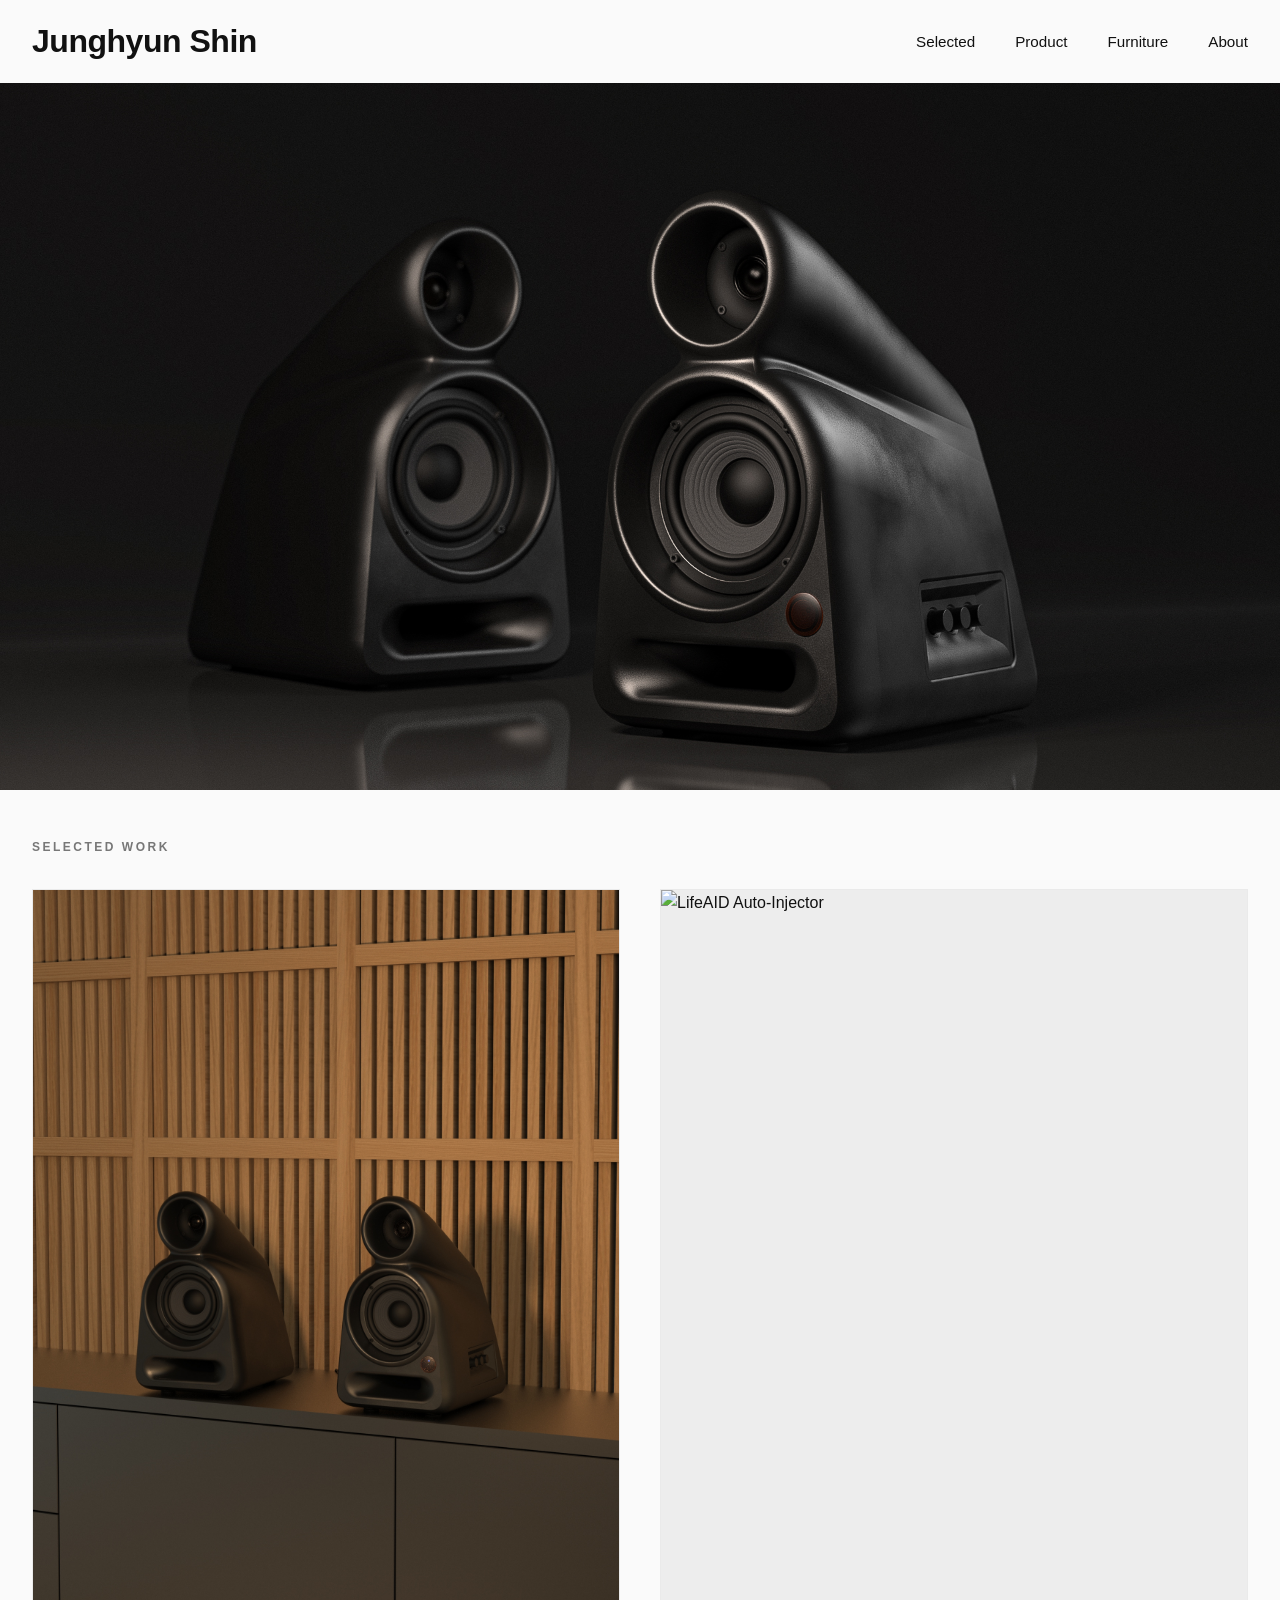
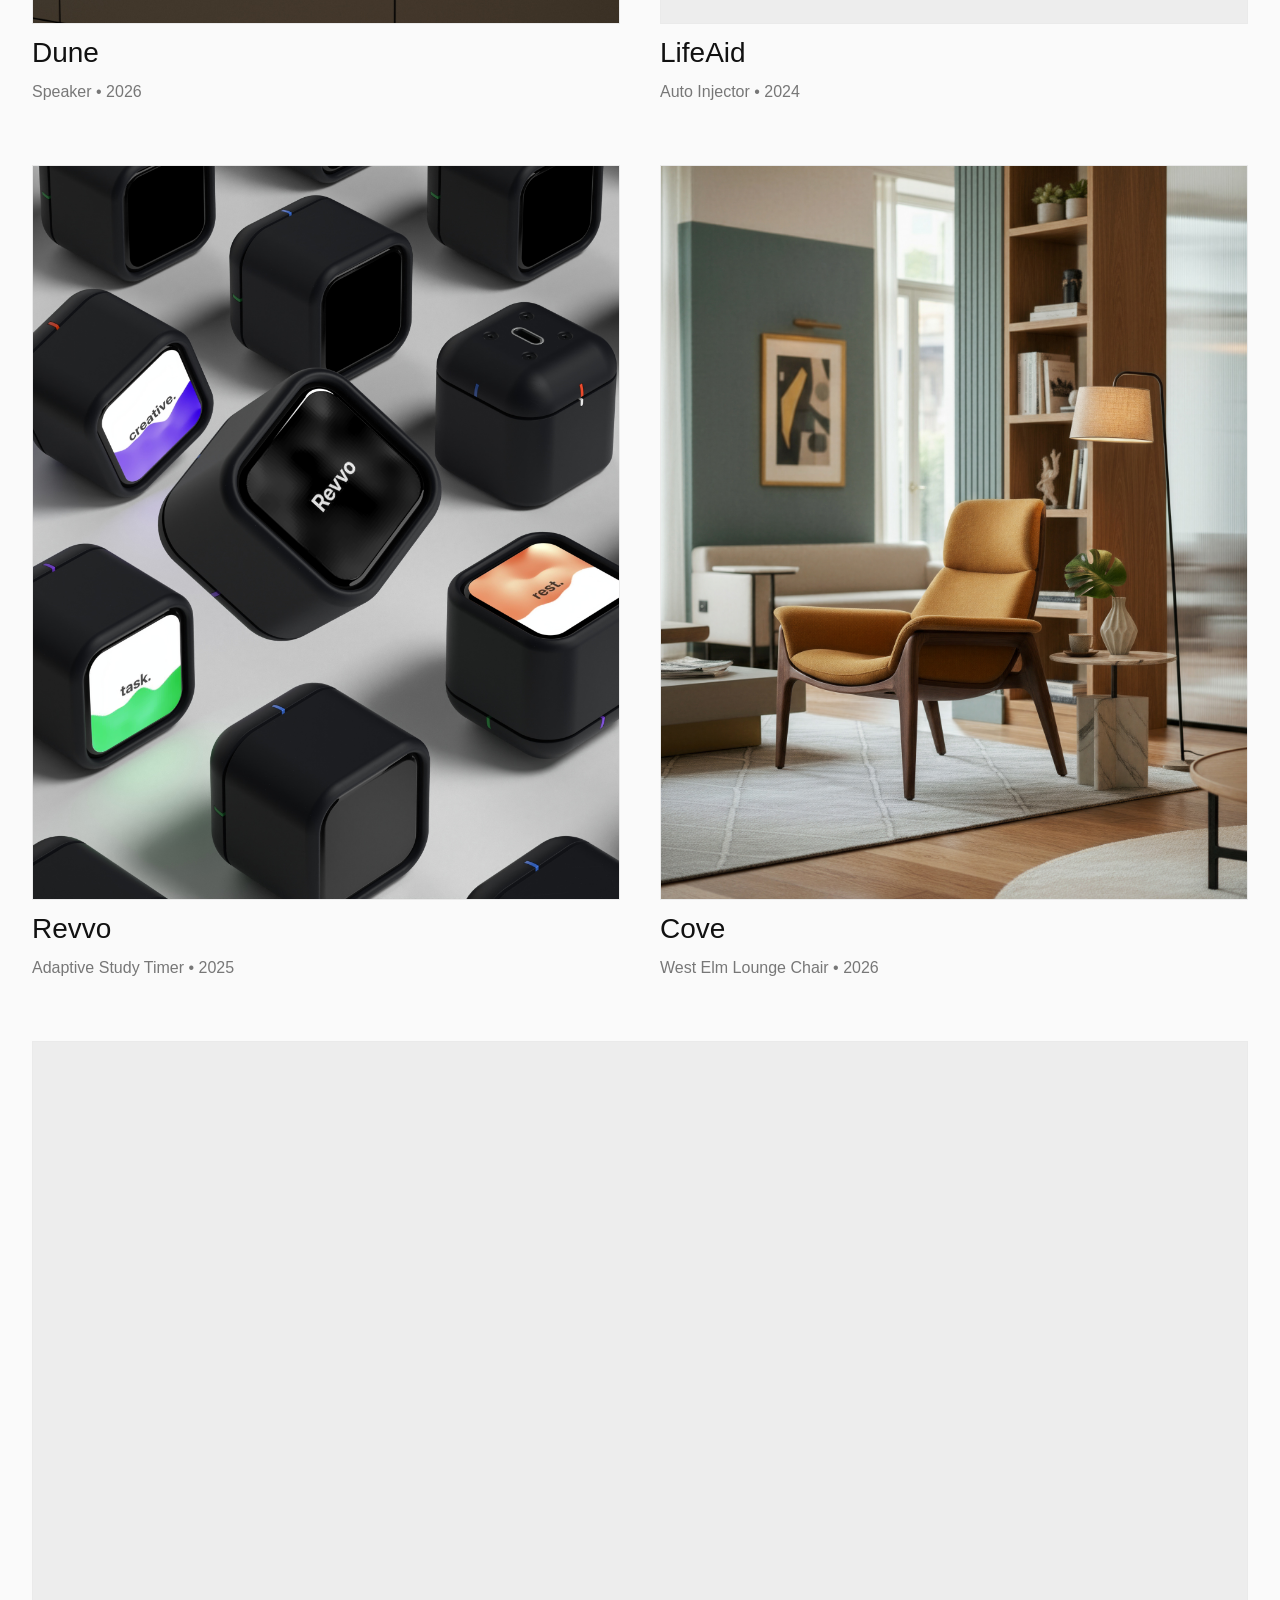
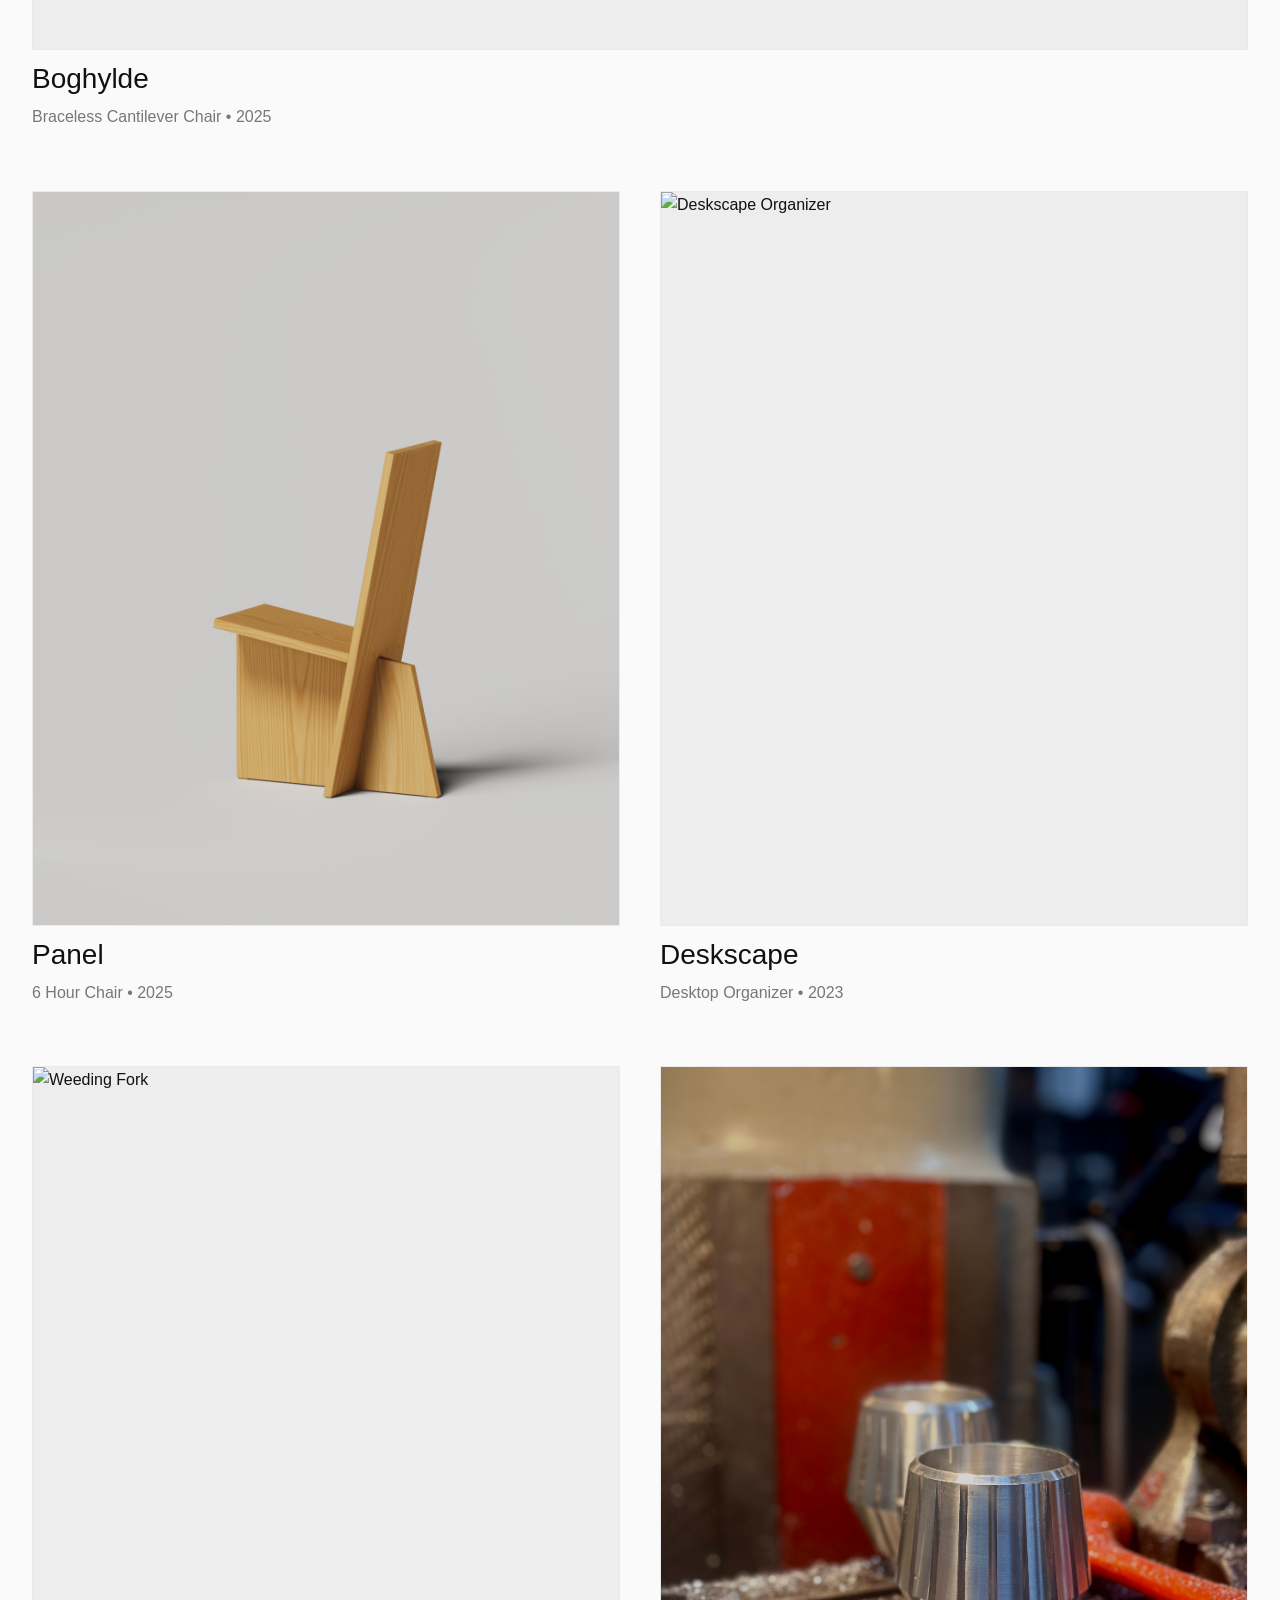
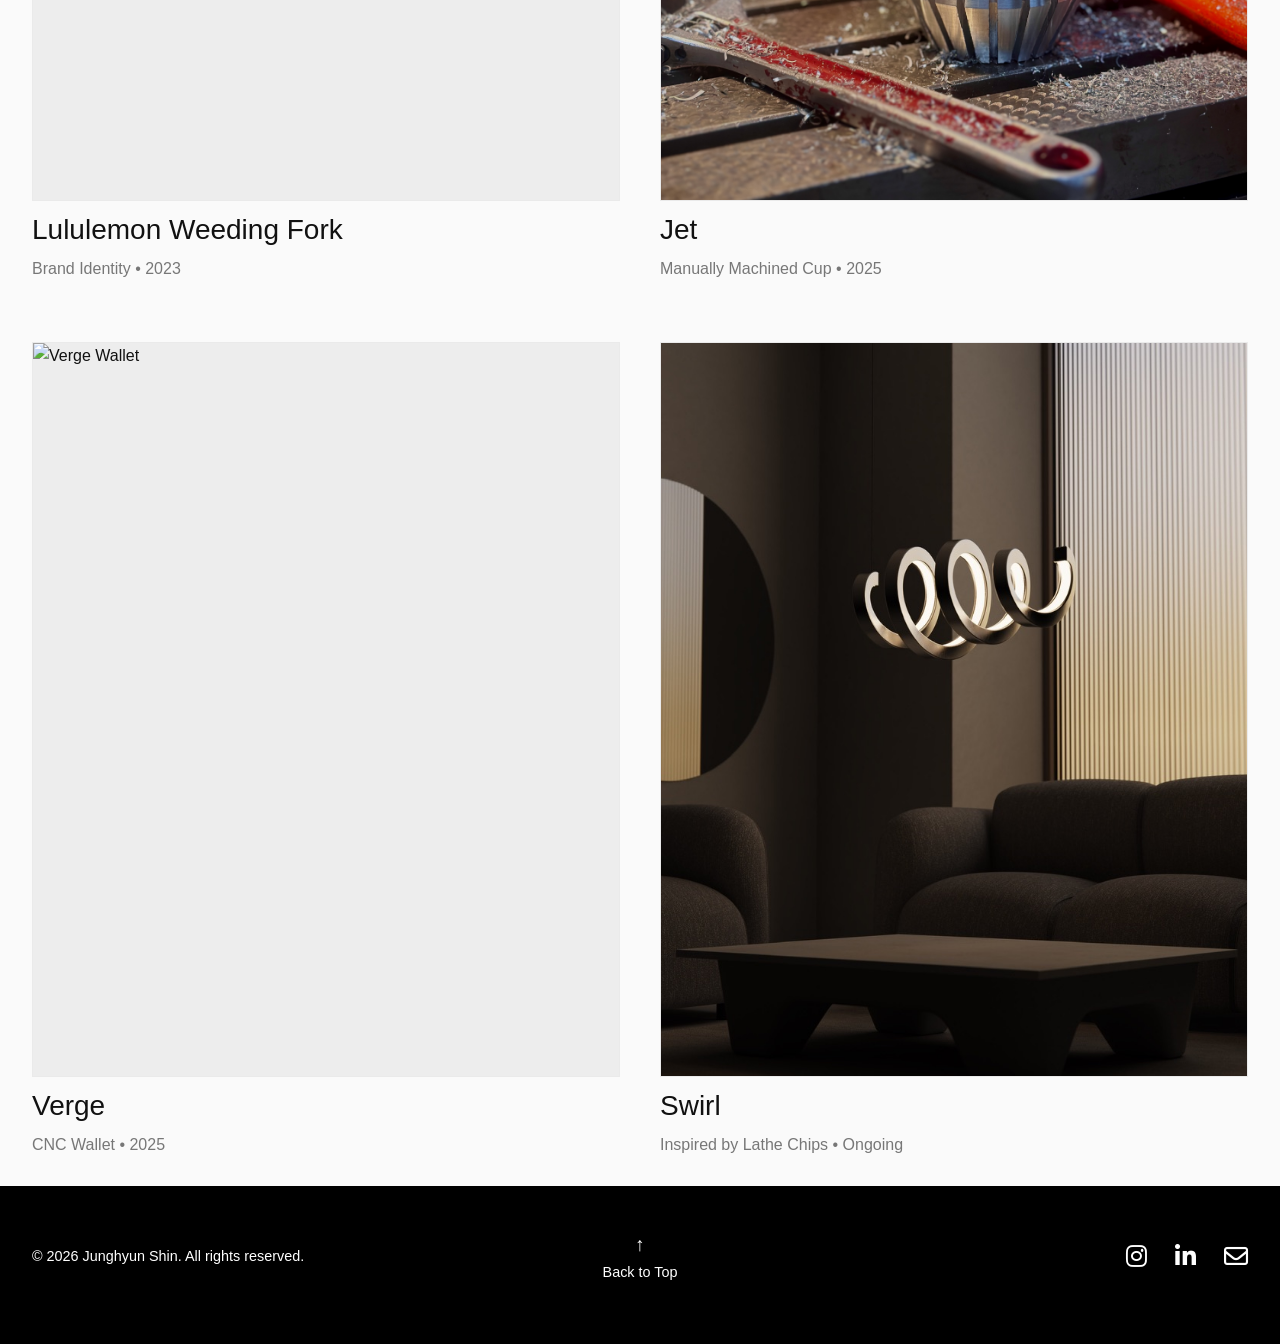
==== index.html @ 9d6d6620 "Mobile Responsiveness" ====
<!DOCTYPE html>
<html lang="en">
<head>
    <meta charset="UTF-8">
    <meta name="viewport" content="width=device-width, initial-scale=1.0">
    <title>Andrea Shin | Industrial Portfolio</title>
    <link rel="stylesheet" href="style.css">
    <link rel="stylesheet" href="https://cdnjs.cloudflare.com/ajax/libs/font-awesome/6.0.0/css/all.min.css">
    <script src="https://unpkg.com/lenis@1.1.13/dist/lenis.min.js"></script>
    <script defer src="script.js"></script>
</head>
<body>

<!-- Navigation Bar -->
<header class="navbar">
    <div class="navbar-inner">
        <div class="logo">
            <a href="index.html">Junghyun Shin</a>
        </div>
        <div class="menu-toggle" id="mobile-menu">
            <span class="bar"></span>
            <span class="bar"></span>
            <span class="bar"></span>
        </div>
        <nav class="nav-menu">
            <ul>
                <li><a href="index.html">Selected</a></li>
                <li><a href="product.html">Product</a></li>
                <li><a href="furniture.html">Furniture</a></li>
                <li><a href="about.html">About</a></li>
            </ul>
        </nav>
    </div>
</header>

<!-- Hero Slideshow -->
<section class="hero-slideshow">
    <div class="slideshow-container">
        <div class="slide active">
            <img src="assets/Dune/speaker portfolio1 .jpg" alt="Dune">
        </div>
        <div class="slide">
            <img src="assets/Cove/Cove Lounge Chair Color Options 1.jpg" alt="Cove">
        </div>
        <div class="slide">
             <img src="assets/Lifeaid/lifeaid landscape 3.jpg" alt="LifeAid">
        </div>
        <div class="slide">
            <img src="assets/Weeding Fork/Lululemon Weeding Fork secondary.png" alt="Weeding Fork">
        </div>
</section>


<!-- Work Section -->
<section id="work" class="work-section">
    <h2>Selected Work</h2>
    <div class="project-grid">

        <!-- 1. Dune (With Hover Reveal) -->
        <a href="Product/dune.html" class="project-card hover-reveal">
            <div class="project-image-container">
                <!-- Primary View -->
                <img src="assets/Dune/Dune Portrait Secondary.jpg" class="primary-image" alt="Dune Concept">
                <!-- Secondary View (Revealed on Hover) -->
                <img src="assets/Dune/Dune Portrait 1.jpeg" class="secondary-image" alt="Dune Alt Detail View">
            </div>
            <div class="project-info">
                Dune
                <span>Speaker • 2026</span>
            </div>
        </a>


        <!-- 2. LifeAID (With Hover Reveal) -->
        <a href="Product/lifeaid.html" class="project-card hover-reveal">
            <div class="project-image-container">
                <!-- Primary View -->
                <img src="assets/Lifeaid/lifeaid Portrait 1.png" class="primary-image" alt="LifeAID Auto-Injector">
                <!-- Secondary View (Revealed on Hover) -->
                <img src="assets/Lifeaid/lifeaid portrait secondary.png" class="secondary-image" alt="LifeAID Auto-Injector Detail">
            </div>
            <div class="project-info">
                LifeAid
                <span>Auto Injector • 2024</span>
            </div>
        </a>

        <!-- 3. Revvo (With Hover Reveal) -->
        <a href="Product/revvo.html" class="project-card hover-reveal">
            <div class="project-image-container">
                <!-- Primary View -->
                <img src="assets/Revvo/REVO%20FINDAL%20RENDER.bip.63%20(1).jpg" class="primary-image" alt="Revvo Rendering">
                <!-- Secondary View (Revealed on Hover) -->
                <img src="assets/Revvo/REVO%20FINDAL%20RENDER.bip.71%20(1).jpg" class="secondary-image" alt="Revvo in Hand Detail">
            </div>
            <div class="project-info">
                Revvo
                <span>Adaptive Study Timer • 2025</span>
            </div>
        </a>

        <!-- 4. Boghylde (Double-wide Video Card) -->
        <a href="Furniture/boghylde.html" class="project-card featured-double">
            <div class="project-image-container">
                <video autoplay loop muted playsinline>
                    <source src="assets/Boghylde/Boghylde chair render v3.81.mp4" type="video/mp4">
                    Your browser does not support the video tag.
                </video>
            </div>
            <div class="project-info">
                Boghylde
                <span>Braceless Cantilever Chair • 2025</span>
            </div>
        </a>

        <!-- 5. Cove (With Hover Reveal) -->
        <a href="Furniture/cove.html" class="project-card hover-reveal">
            <div class="project-image-container">
                <!-- Primary View -->
                <img src="assets/Cove/Cove%20Lounge%20Chair%20Hotel%20Render.jpeg" class="primary-image" alt="Cove Lounge Chair">
                <!-- Secondary View (Revealed on Hover) -->
                <img src="assets/Cove/Cove%20Chair%20Olive%20Green%20Close%20Up.jpeg" class="secondary-image" alt="Cove Lounge Chair Detail">
            </div>
            <div class="project-info">
                Cove
                <span>West Elm Lounge Chair • 2026</span>
            </div>
        </a>

        <!-- 6. Panel -->
        <a href="Furniture/panel.html" class="project-card">
            <div class="project-image-container">
                <img src="assets/Panel/panel chair render v3.png" alt="Panel Chair">
            </div>
            <div class="project-info">
                Panel
                <span>6 Hour Chair • 2025</span>
            </div>
        </a>

        <!-- 7. Deskscape -->
        <a href="Product/deskscape.html" class="project-card">
            <div class="project-image-container">
                <img src="assets/Deskscape/Deskscape Hero.png" alt="Deskscape Organizer">
            </div>
            <div class="project-info">
                Deskscape
                <span>Desktop Organizer • 2023</span>
            </div>
        </a>

        <!-- 8. Weeding Fork -->
        <a href="Product/weeding-fork.html" class="project-card">
            <div class="project-image-container">
                <img src="assets/Weeding%20Fork/Lululemon weeding fork hero.png" alt="Weeding Fork">
            </div>
            <div class="project-info">
                Lululemon Weeding Fork
                <span>Brand Identity • 2023</span>
            </div>
        </a>

        <!-- 9. Jet -->
        <a href="Product/jet.html" class="project-card">
            <div class="project-image-container">
                <img src="assets/Jet/IMG_3646.jpg" alt="Jet Rendering">
            </div>
            <div class="project-info">
                Jet
                <span>Manually Machined Cup • 2025</span>
            </div>
        </a>

        <!-- 10. Verge (With Hover Reveal) -->
        <a href="Product/verge.html" class="project-card hover-reveal">
            <div class="project-image-container">
                <!-- Primary View -->
                <img src="assets/Verge/Verge%20Wallet%20Photo.png" class="primary-image" alt="Verge Wallet">
                <!-- Secondary View (Revealed on Hover) -->
                <img src="assets/Verge/Verge Portrait Secondary.png" class="secondary-image" alt="Verge Wallet Detail">
            </div>
            <div class="project-info">
                Verge
                <span>CNC Wallet • 2025</span>
            </div>
        </a>

        <!-- 11. Swirl -->
        <a href="Product/swirl.html" class="project-card">
            <div class="project-image-container">
                <img src="assets/Swirl/Swirl Portrait Hero.jpeg" alt="Swirl Vessel">
            </div>
            <div class="project-info">
                Swirl
                <span>Inspired by Lathe Chips • Ongoing</span>
            </div>
        </a>

    </div>
</section>

<!-- Footer -->
<footer class="footer">
    <div class="footer-inner">
        <div class="footer-info">
            &copy; 2026 Junghyun Shin. All rights reserved.
        </div>
        <button id="back-to-top" class="back-to-top">
            Back to Top
            <span class="arrow">↑</span>
        </button>
        <div class="footer-socials">
            <a href="https://instagram.com" target="_blank" aria-label="Instagram"><i class="fab fa-instagram"></i></a>
            <a href="https://linkedin.com" target="_blank" aria-label="LinkedIn"><i class="fab fa-linkedin-in"></i></a>
            <a href="mailto:yourgmail@gmail.com" aria-label="Email"><i class="far fa-envelope"></i></a>
        </div>
    </div>
</footer>

</body>
</html>
---- style.css ----
/* ==========================================================================
   1. GLOBAL RESETS & VARIABLES
   ========================================================================== */
html {
  scrollbar-width: none; /* Firefox */
  -ms-overflow-style: none; /* IE and Edge */
}

html::-webkit-scrollbar {
  display: none; /* Chrome, Safari, and Opera */
}

html.lenis,
html.lenis body {
  height: auto;
}

.lenis.lenis-smooth {
  scroll-behavior: auto !important;
}

.lenis.lenis-smooth [data-lenis-prevent] {
  overscroll-behavior: contain;
}

.lenis.lenis-stopped {
  overflow: hidden;
}

.lenis.lenis-scrolling iframe {
  pointer-events: none;
}

* {
    margin: 0;
    padding: 0;
    box-sizing: border-box;
}

:root {
    --bg-color: #fafafa;
    --text-primary: #111111;
    --text-secondary: #777777;
    --accent-color: #222222;
    --border-color: #eaeaea;
    --side-padding: 32px;
}

body {
    font-family: "Helvetica Neue", Helvetica, Arial, sans-serif;
    background-color: var(--bg-color);
    color: var(--text-primary);
    line-height: 1.6;
    -webkit-font-smoothing: antialiased;
    -moz-osx-font-smoothing: grayscale;
}

/* ==========================================================================
   2. NAVIGATION BAR
   ========================================================================== */
.navbar {
    position: fixed;
    top: 0;
    left: 0;
    z-index: 1000;
    width: 100%;
    background-color: var(--bg-color);
    transition: transform 0.4s ease;
}

.navbar-inner {
    display: flex;
    justify-content: space-between;
    align-items: center;
    width: 100%;
    max-width: 1600px;
    margin: 0 auto;
    padding: 1rem var(--side-padding); /* Adjusted from 1.5rem to 1rem */
}

.navbar.nav-hidden {
    transform: translateY(-100%);
}

/* Offset for fixed navbar */
body {
    padding-top: 70px; /* Reduced from 80px to match thinner navbar */
}

.logo a {
    font-size: 2rem;
    font-weight: 700;
    text-transform: none;
    letter-spacing: -0.03rem;
    text-decoration: none;
    color: var(--text-primary);
}

.navbar nav ul {
    display: flex;
    list-style: none;
    gap: 2.5rem;
}

.navbar nav a {
    text-decoration: none;
    color: var(--text-primary);
    font-size: 0.95rem;
    font-weight: 500;
    transition: color 0.25s ease;
}

.navbar nav a:hover {
    color: var(--text-secondary);
}

.menu-toggle {
    display: none;
    flex-direction: column;
    cursor: pointer;
    gap: 6px;
}

.menu-toggle .bar {
    width: 28px;
    height: 2px;
    background-color: var(--text-primary);
    transition: all 0.3s ease;
}

/* ==========================================================================
   X. HERO SLIDESHOW (16:9)
   ========================================================================== */
.hero-slideshow {
    width: 100%;
    padding: 0;
    margin-top: 0;
    margin-bottom: 1rem;
}

.slideshow-container {
    position: relative;
    width: 100%;
    aspect-ratio: 16 / 9;
    overflow: hidden;
    background-color: #ededed;
}

.slide {
    position: absolute;
    top: 0;
    left: 0;
    width: 100%;
    height: 100%;
    opacity: 0;
    transition: opacity 0.5s ease-in-out;
}

.slide.active {
    opacity: 1;
}

.slide img {
    width: 100%;
    height: 100%;
    object-fit: cover;
}

/* ==========================================================================
   4. PORTFOLIO GRID & WORK SECTION
   ========================================================================== */
.work-section {
    max-width: 1600px;
    margin: 0 auto;
    padding: 2rem var(--side-padding);
    background-color: var(--bg-color);
}

.work-section h2 {
    text-align: left;
    font-size: 0.75rem;
    font-weight: 700;
    text-transform: uppercase;
    letter-spacing: 2.5px;
    margin-bottom: 2rem;
    color: var(--text-secondary);
}

.project-grid {
    display: grid;
    grid-template-columns: repeat(auto-fit, minmax(450px, 1fr));
    gap: 4rem 2.5rem;
    grid-auto-flow: dense;
}

.project-card {
    display: flex;
    flex-direction: column;
    text-decoration: none;
    color: inherit;
    transition: opacity 0.3s ease;
}

.project-image-container {
    position: relative;
    width: 100%;
    aspect-ratio: 4 / 5;
    overflow: hidden;
    border: 1px solid var(--border-color);
    background-color: #ededed;
}

.project-image-container img,
.project-image-container video {
    width: 100%;
    height: 100%;
    object-fit: cover;
    display: block;
}

.project-info {
    padding-top: 0.75rem;
    font-size: 1.75rem;
    font-weight: 400;
    color: var(--text-primary);
    line-height: 1.2;
}

.project-info span {
    display: block;
    font-size: 1rem;
    font-weight: 400;
    color: var(--text-secondary);
    margin-top: 0.75rem;
}

/* ==========================================================================
   5. SPECIAL 2-COLUMN VIDEO SPAN
   ========================================================================== */
.featured-double {
    grid-column: span 2;
}

.featured-double .project-image-container {
    height: calc((100% * 2) + 4rem);
    aspect-ratio: auto;
}

/* ==========================================================================
   6. RESPONSIVE MEDIA QUERIES
   ========================================================================== */
@media (max-width: 1024px) {
    .project-grid {
        grid-template-columns: repeat(2, 1fr);
    }
    .featured-double {
        grid-column: span 2;
    }
}

@media (max-width: 768px) {
    .project-grid {
        grid-template-columns: 1fr;
        gap: 2rem;
    }
    .featured-double {
        grid-column: span 1;
    }
    .project-image-container {
        aspect-ratio: 4 / 5 !important; /* Force 4:5 ratio on mobile */
    }
    .slideshow-container {
        aspect-ratio: 16 / 9; /* Keep the exact 16:9 ratio on mobile too */
    }
    .featured-double .project-image-container {
        height: auto;
    }

    /* Global Mobile Offset */
    body {
        padding-top: 100px !important;
    }

    /* Navbar Mobile Styles */
    .navbar {
        padding: 1.25rem var(--side-padding);
        background-color: var(--bg-color); /* Make it solid on mobile to prevent burial */
        backdrop-filter: none;
        -webkit-backdrop-filter: none;
    }

    .hero-slideshow {
        margin-top: 0px !important; /* Force no overlap on mobile */
    }

    .logo a {
        font-size: 1.5rem;
    }

    .menu-toggle {
        display: flex;
        z-index: 101;
    }

    /* Animation for hamburger to X */
    .menu-toggle.active .bar:nth-child(2) {
        opacity: 0;
    }
    .menu-toggle.active .bar:nth-child(1) {
        transform: translateY(8px) rotate(45deg);
    }
    .menu-toggle.active .bar:nth-child(3) {
        transform: translateY(-8px) rotate(-45deg);
    }

    .nav-menu {
        position: fixed;
        top: 0;
        right: -100%;
        width: 80%;
        height: 100vh;
        background-color: var(--bg-color);
        display: flex;
        flex-direction: column;
        justify-content: center;
        align-items: center;
        transition: right 0.4s ease;
        box-shadow: -10px 0 30px rgba(0,0,0,0.05);
        z-index: 100;
    }

    .nav-menu.active {
        right: 0;
    }

    .navbar nav ul {
        flex-direction: column;
        gap: 3rem;
        align-items: center;
    }

    .navbar nav a {
        font-size: 1.5rem;
        color: var(--text-primary);
    }
}

/* ==========================================================================
   7. ABOUT PAGE & HOVER EFFECTS
   ========================================================================== */
.about-page-specific {
    min-height: 80vh;
    padding: 5rem 0; /* Changed from flex to standard block for stacking */
}

.about-page-specific .about-container {
    display: grid;
    grid-template-columns: 1fr 1fr;
    gap: 6rem;
    align-items: center;
    max-width: 1200px;
    margin: 0 auto;
    padding: 0 var(--side-padding);
}

.about-page-specific .about-image img {
    display: block;
    width: 100%;
    max-width: 500px;
    aspect-ratio: 1 / 1;
    object-fit: cover;
    /* Try these increments below to see what looks best: */
    object-position: center 94%; /* Nudges it up a tiny bit */
    /* object-position: center 30%; */ /* Moves it up a bit more */
    /* object-position: center 20%; */ /* Noticeably higher */
    /* object-position: center 10%; */ /* Near the very top */
    border-radius: 50%;
}

.about-page-specific .about-text h1 {
    font-size: 3.5rem;
    letter-spacing: -0.03rem;
    font-weight: 700;
    margin-bottom: 1.5rem;
    color: var(--text-primary);
}

.about-page-specific .about-text p {
    font-size: 1.15rem;
    line-height: 1.7;
    color: var(--text-secondary);
    margin-bottom: 1.5rem;
}

/* Expertise Section */
.expertise-container {
    max-width: 1600px;
    width: 100%;
    margin: 5rem auto 0; /* Align with main grid */
    padding: 0 var(--side-padding);
    text-align: left;
}

.expertise-label {
    font-size: 1rem;
    font-weight: 400;
    margin-bottom: 1rem;
    color: var(--text-secondary);
    letter-spacing: -0.01rem;
}

.expertise-list {
    list-style: none;
    padding: 0;
    max-width: 50%; /* Make it half the width */
}

.expertise-list li {
    font-size: 2rem; /* Reduced size */
    font-weight: 700;
    line-height: 1.1;
    letter-spacing: -0.05rem;
    color: var(--text-primary);
    margin-bottom: 0.75rem;
}

@media (max-width: 768px) {
    .expertise-list {
        max-width: 100%;
    }
    .expertise-list li {
        font-size: 2rem;
    }
}

.project-card img.primary-image {
    position: relative;
    z-index: 1;
    transition: opacity 0.4s ease-in-out;
}

.project-card img.secondary-image {
    position: absolute;
    top: 0;
    left: 0;
    width: 100%;
    height: 100%;
    object-fit: cover;
    opacity: 0;
    z-index: 2;
    transition: opacity 0.4s ease-in-out;
}

.project-card.hover-reveal:hover .secondary-image {
    opacity: 1;
}

/* ==========================================================================
   9. PROJECT PAGES
   ========================================================================== */
.project-page main {
    width: 100%;
    overflow-x: hidden;
}

.narrow-container {
    max-width: 1300px !important; /* Slightly smaller to feel like 75% of the content area */
    margin-left: auto !important;
    margin-right: auto !important;
}

.technical-block {
    margin-bottom: 6rem;
}

.technical-block .project-description {
    margin-bottom: 1.5rem;
}

.technical-block .project-gallery {
    margin-bottom: 0;
}

.project-hero {
    width: 100%;
    margin-bottom: 2rem;
}

.project-hero-image {
    width: 100%;
    aspect-ratio: 16 / 9;
    height: auto;
    overflow: hidden;
    background-color: #ededed;
}

.project-hero-image img,
.project-hero-image video {
    width: 100%;
    height: 100%;
    object-fit: cover;
}

.project-header {
    max-width: 1600px;
    margin: 3rem auto 0;
    padding: 0 var(--side-padding);
    text-align: left;
}

.project-header h1 {
    font-size: 4rem;
    font-weight: 700;
    letter-spacing: -2px;
    margin-bottom: 0.5rem;
}

.project-header .subtitle {
    font-size: 1.75rem;
    font-weight: 800;
    letter-spacing: -0.05rem;
    color: var(--text-primary);
}

.project-description {
    max-width: 1600px;      /* Keep this same as your Title header */
    margin: 2rem auto 8rem; /* Centered container */
    padding: 0 var(--side-padding);
}

.description-inner {
    display: grid;
    grid-template-columns: 800px 1fr auto; /* Paragraph | Flexible Gap | Metadata (auto-width) */
    gap: 2rem;
    align-items: start;
}

.description-text {
    grid-column: 1; /* Paragraph stays on far left, aligned with Title */
}

.description-details {
    grid-column: 3; /* Metadata stays on far right */
}


.description-text p {
    margin-bottom: 0;               /* Ensure no bottom margin on the paragraph itself */
}

.description-inner > .description-text:only-child {
    grid-column: 1 / span 2;
}

.technical-block .description-inner {
    display: block;
}

.description-text h2 {
    font-size: 0.75rem;
    text-transform: uppercase;
    letter-spacing: 2px;
    margin-bottom: 1.5rem;
    color: var(--text-secondary);
}

.description-text p {
    font-size: 1.15rem;
    line-height: 1.6;
    color: var(--text-secondary);
}

.text-grid-3 {
    display: grid;
    grid-template-columns: repeat(3, 1fr);
    gap: 4rem;
    margin-top: 4rem;
}

.text-grid-item h3 {
    font-size: 0.85rem;
    font-style: italic;
    font-weight: 700;
    margin-bottom: 0.75rem;
    color: var(--text-primary);
}

.text-grid-item p {
    font-size: 1rem;
    color: var(--text-secondary);
    line-height: 1.5;
}

/* LifeAid Specific Problem Styles */
.centered-image-section {
    background-color: #f9f9f9;
    padding: 10vh 0;
    margin-bottom: 6rem;
    display: flex;
    justify-content: center;
    width: 100vw;
    position: relative;
    left: 50%;
    transform: translateX(-50%);
}

.EpipenTiff\.png {
    max-width: 1400px;
    width: 90%;
    height: auto;
    margin: 0 auto;
}

.problem-header-section {
    text-align: left;
    margin: 0 0 10rem;
    padding-top: 4rem;
}

.problem-headline {
    font-size: 2.25rem !important;
    text-transform: none !important;
    letter-spacing: -0.02em !important;
    font-weight: 600;
    margin: 0 0 1.5rem 0 !important; /* Minimized gap below */
    max-width: 1200px;
    color: var(--text-primary);
    line-height: 1.25;
}

.text-grid-3 {
    display: grid;
    grid-template-columns: repeat(3, 1fr);
    gap: 4rem;
    text-align: left;
    border-top: 1px solid var(--border-color);
    padding-top: 2rem; /* Minimized gap above */
}

.text-grid-item {
    display: flex;
    flex-direction: column;
}

.text-grid-item h3 {
    font-size: 0.85rem;
    text-transform: uppercase;
    letter-spacing: 1.5px;
    font-weight: 700;
    margin-bottom: 1.25rem;
    color: var(--text-primary);
}

.text-grid-item p {
    font-size: 1.05rem;
    color: var(--text-secondary);
    line-height: 1.6;
    margin: 0;
}

.description-details {
    grid-column: 3;
    display: flex;
    flex-direction: column;
    gap: 0.5rem;
    min-width: max-content; /* Prevents the metadata column from shrinking and wrapping */
}

.detail-item h3 {
    display: none; /* Hide old labels if they exist */
}

.detail-item p {
    display: flex;
    align-items: baseline;
    white-space: nowrap;    /* Forces text to stay on one line */
    font-size: 1.15rem;
    color: var(--text-secondary);
    line-height: 1.6;
}

.detail-item p strong {
    display: inline-block;
    width: 140px;          /* Fixed width for labels to create uniform column alignment */
    font-weight: 500;
    color: var(--text-primary);
    flex-shrink: 0;        /* Prevents the label itself from shrinking */
}

.project-gallery {
    max-width: 1600px;
    margin: 0 auto 5mm;
    padding: 0 var(--side-padding);
    display: grid;
    grid-template-columns: repeat(3, 1fr);
    gap: 5mm;
}

.project-gallery.full-bleed {
    max-width: none;
    padding: 0;
    margin-bottom: 8rem;
}

.project-gallery.full-bleed .gallery-item-full {
    padding: 0rem;
}

.bottom-gallery {
    margin-bottom: 8rem !important;
}

.gallery-item-full {
    grid-column: span 3;
}

.gallery-item-double {
    grid-column: span 2;
}

.gallery-item-single {
    grid-column: span 1;
}

/* Ensure all images in the gallery are constrained */
.project-gallery img {
    width: 100%;
    height: auto;
    display: block;
    background-color: transparent;
}

/* Row 3 height matching logic */
.gallery-item-double {
    position: relative;
    width: 100%;
}

.gallery-item-double img {
    position: absolute;
    top: 0;
    left: 0;
    width: 100%;
    height: 100%;
    object-fit: cover;
}

/* Ensure the single item with aspect-ratio defines the row height */
.gallery-item-single {
    width: 100%;
}

.gallery-item img,
.gallery-row img {
    width: 100%;
    display: block;
    background-color: #ededed;
}

.gallery-caption {
    margin-top: 1.5rem;
    font-size: 1rem;
    line-height: 1.6;
    color: var(--text-secondary);
    max-width: 800px;
}

.gallery-caption strong {
    display: block;
    margin-top: 1rem;
    color: var(--text-primary);
    font-size: 0.85rem;
    text-transform: uppercase;
    letter-spacing: 1px;
}

.aspect-16-9 {
    width: 100%;
    aspect-ratio: 16 / 9;
    overflow: hidden;
}

.aspect-16-9 img {
    width: 100%;
    height: 100%;
    object-fit: cover;
}

.aspect-4-5 {
    width: 100%;
    aspect-ratio: 4 / 5;
    overflow: hidden;
}

.aspect-4-5 img {
    width: 100%;
    height: 100%;
    object-fit: cover;
}

.gallery-grid {
    display: grid;
    grid-template-columns: 1fr 1fr;
    gap: 5mm;
    max-width: 1600px;
    margin:  auto;
    margin:  auto;
}

@media (max-width: 768px) {
    .project-header h1 {
        font-size: 3rem;
    }
    .description-inner {
        display: block;
        gap: 4rem;
    }
    .description-text, .description-details {
        width: 100%;
    }
    .description-text p {
        font-size: 1.25rem;
    }
    .gallery-grid,
    .gallery-row-3,
    .gallery-row-mixed {
        grid-template-columns: 1fr;
    }
    .project-hero-image {
        height: 60vh;
    }
}

/* ==========================================================================
   8. FOOTER
   ========================================================================== */
.footer {
    width: 100%;
    border-top: 0px solid var(--border-color);
    background-color: #000000;
}

.footer-inner {
    display: grid;
    grid-template-columns: 1fr auto 1fr;
    align-items: center;
    max-width: 1600px;
    margin: 0 auto;
    padding: 3rem var(--side-padding) 4rem;
}

.footer-info {
    font-size: 0.9rem;
    color: #ffffff;
    grid-column: 1;
}

.back-to-top {
    grid-column: 2;
    background: none;
    border: none;
    font-family: inherit;
    font-size: 0.9rem;
    font-weight: 500;
    color: #ffffff;
    cursor: pointer;
    display: flex;
    flex-direction: column-reverse;
    align-items: center;
    gap: 0.5rem;
    transition: opacity 0.3s ease;
}

.back-to-top:hover {
    opacity: 0.6;
}

.back-to-top .arrow {
    font-size: 1.2rem;
    animation: bounce 2s infinite;
}

@keyframes bounce {
    0%, 20%, 50%, 80%, 100% {
        transform: translateY(0);
    }
    40% {
        transform: translateY(-5px);
    }
    60% {
        transform: translateY(-3px);
    }
}

.footer-socials {
    grid-column: 3;
    display: flex;
    justify-content: flex-end;
    gap: 1.75rem;
}

.footer-socials a {
    color: #ffffff;
    font-size: 1.5rem;
    text-decoration: none;
    transition: opacity 0.3s ease;
}

.footer-socials a:hover {
    opacity: 0.6;
}

@media (max-width: 768px) {
    .footer-inner {
        display: flex;
        flex-direction: column-reverse;
        gap: 2rem;
        text-align: center;
    }

    .footer-socials {
        justify-content: center;
    }
}
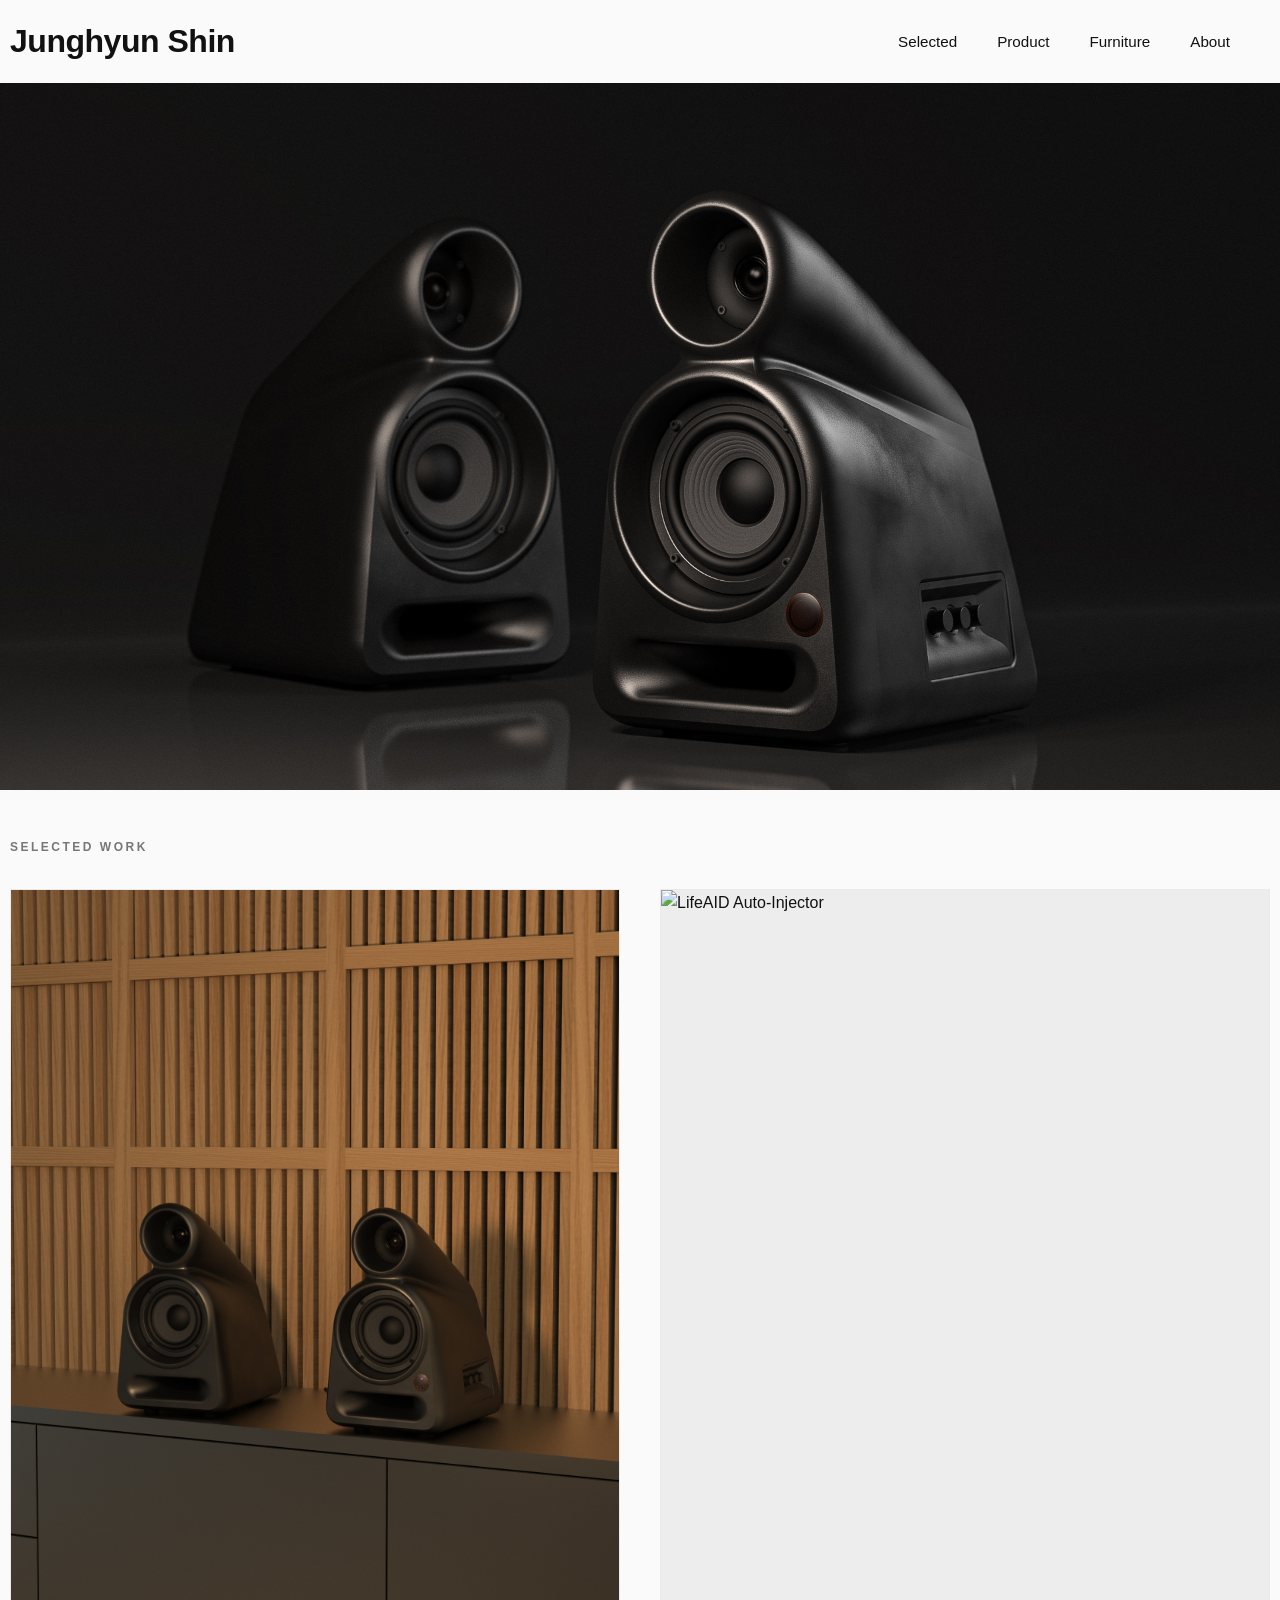
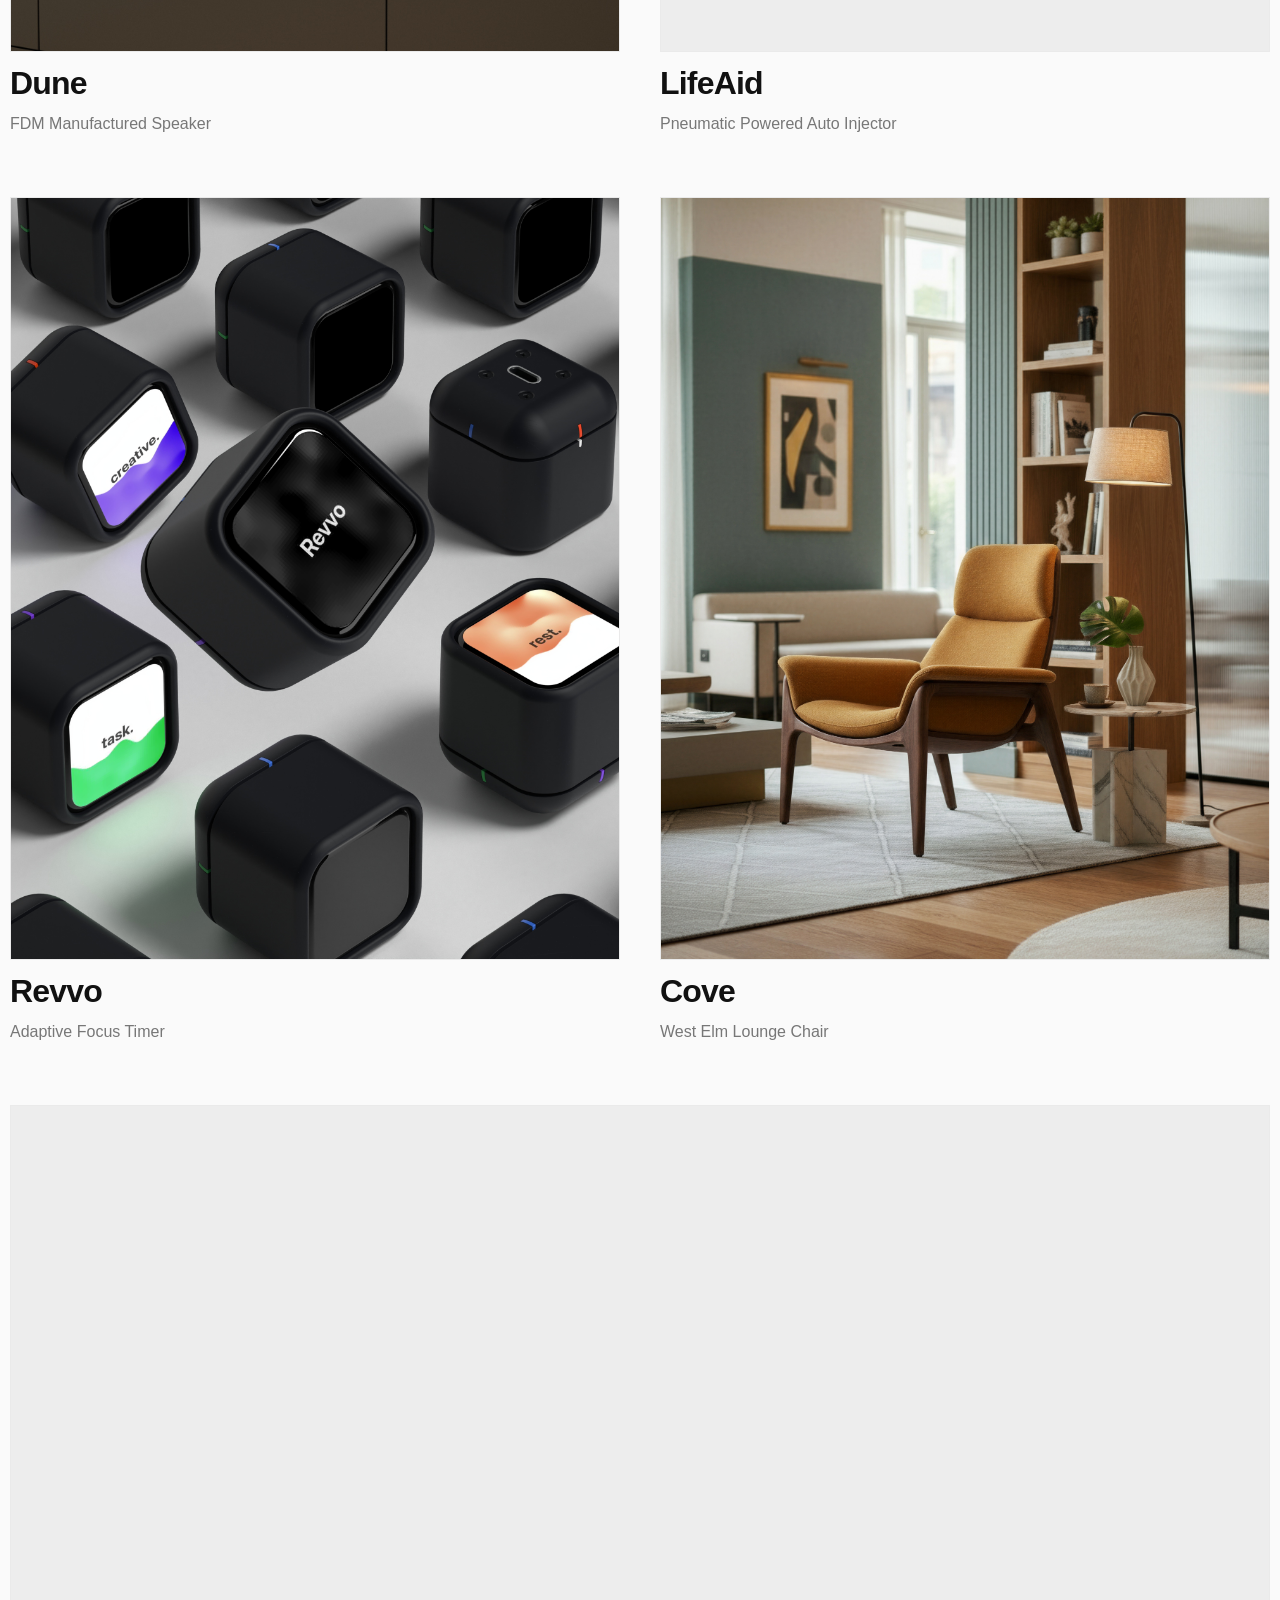
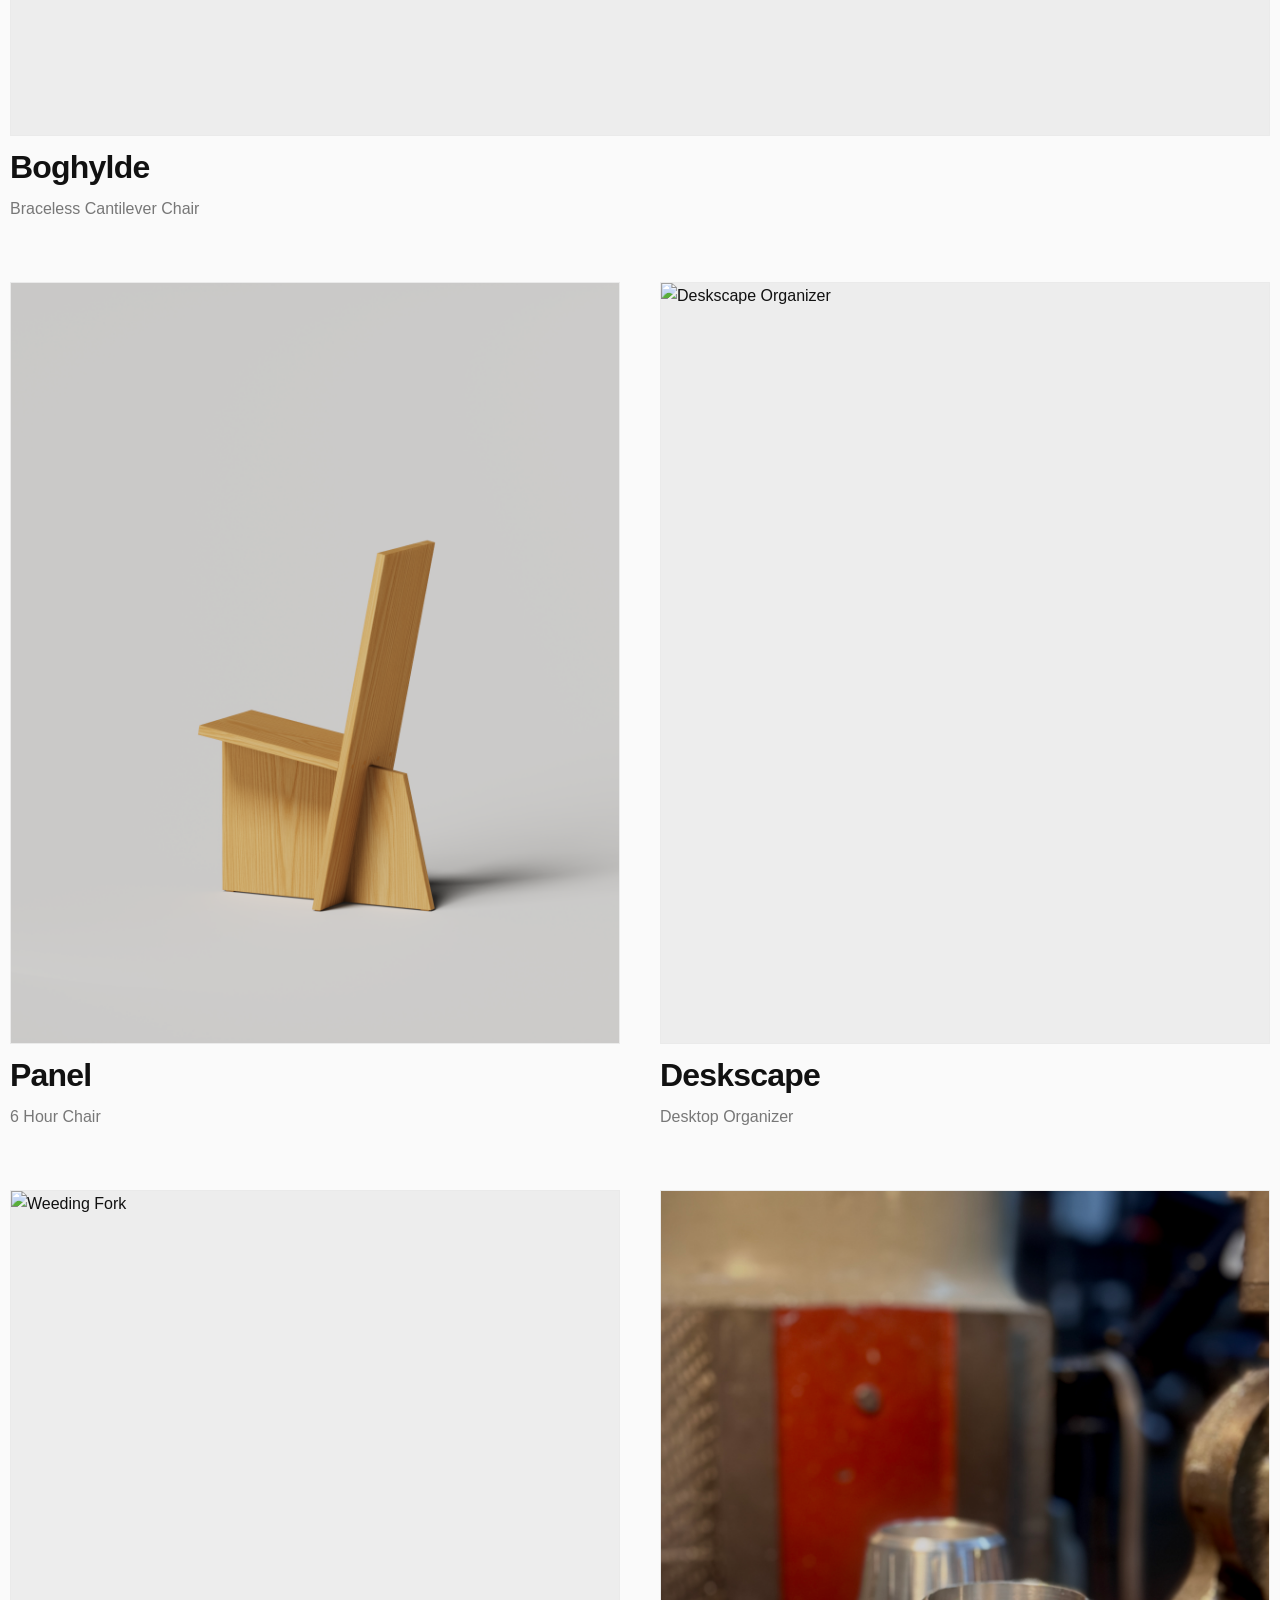
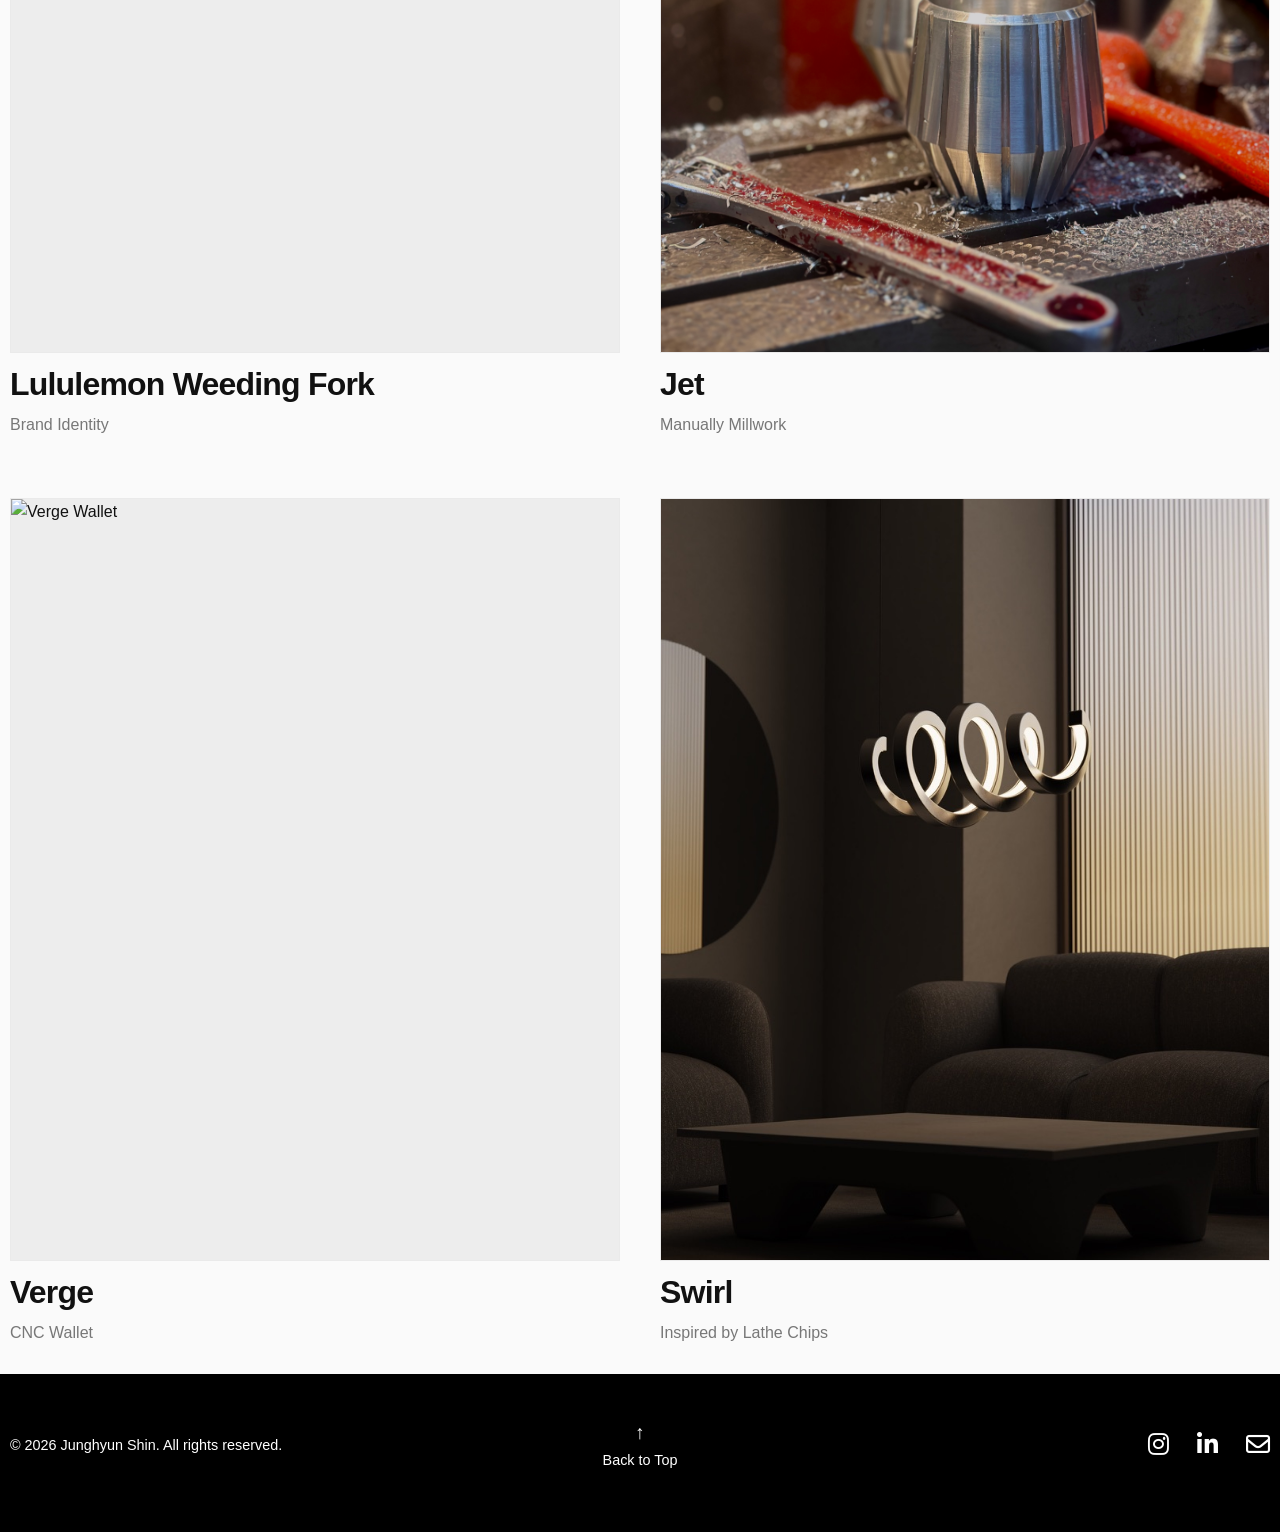
==== commit 556d204c: "responsiveness" ====
--- a/index.html
+++ b/index.html
@@ -28,6 +28,12 @@
                 <li><a href="product.html">Product</a></li>
                 <li><a href="furniture.html">Furniture</a></li>
                 <li><a href="about.html">About</a></li>
+                <li>
+                    <button id="theme-toggle" class="theme-toggle" aria-label="Toggle Theme">
+                        <i class="fas fa-moon"></i>
+                        <i class="fas fa-sun"></i>
+                    </button>
+                </li>
             </ul>
         </nav>
     </div>
@@ -66,7 +72,7 @@
             </div>
             <div class="project-info">
                 Dune
-                <span>Speaker • 2026</span>
+                <span>FDM Manufactured Speaker</span>
             </div>
         </a>
 
@@ -81,7 +87,7 @@
             </div>
             <div class="project-info">
                 LifeAid
-                <span>Auto Injector • 2024</span>
+                <span>Pneumatic Powered Auto Injector</span>
             </div>
         </a>
 
@@ -95,7 +101,7 @@
             </div>
             <div class="project-info">
                 Revvo
-                <span>Adaptive Study Timer • 2025</span>
+                <span>Adaptive Focus Timer</span>
             </div>
         </a>
 
@@ -109,7 +115,7 @@
             </div>
             <div class="project-info">
                 Boghylde
-                <span>Braceless Cantilever Chair • 2025</span>
+                <span>Braceless Cantilever Chair</span>
             </div>
         </a>
 
@@ -123,7 +129,7 @@
             </div>
             <div class="project-info">
                 Cove
-                <span>West Elm Lounge Chair • 2026</span>
+                <span>West Elm Lounge Chair</span>
             </div>
         </a>
 
@@ -134,7 +140,7 @@
             </div>
             <div class="project-info">
                 Panel
-                <span>6 Hour Chair • 2025</span>
+                <span>6 Hour Chair</span>
             </div>
         </a>
 
@@ -145,7 +151,7 @@
             </div>
             <div class="project-info">
                 Deskscape
-                <span>Desktop Organizer • 2023</span>
+                <span>Desktop Organizer</span>
             </div>
         </a>
 
@@ -156,7 +162,7 @@
             </div>
             <div class="project-info">
                 Lululemon Weeding Fork
-                <span>Brand Identity • 2023</span>
+                <span>Brand Identity</span>
             </div>
         </a>
 
@@ -167,7 +173,7 @@
             </div>
             <div class="project-info">
                 Jet
-                <span>Manually Machined Cup • 2025</span>
+                <span>Manually Millwork</span>
             </div>
         </a>
 
@@ -181,7 +187,7 @@
             </div>
             <div class="project-info">
                 Verge
-                <span>CNC Wallet • 2025</span>
+                <span>CNC Wallet</span>
             </div>
         </a>
 
@@ -192,7 +198,7 @@
             </div>
             <div class="project-info">
                 Swirl
-                <span>Inspired by Lathe Chips • Ongoing</span>
+                <span>Inspired by Lathe Chips</span>
             </div>
         </a>
 
--- a/style.css
+++ b/style.css
@@ -43,7 +43,17 @@
     --text-secondary: #777777;
     --accent-color: #222222;
     --border-color: #eaeaea;
-    --side-padding: 32px;
+    --side-padding: 10px;
+    --card-bg: #ededed;
+}
+
+[data-theme="dark"] {
+    --bg-color: #0a0a0a;
+    --text-primary: #f2f2f2;
+    --text-secondary: #a0a0a0;
+    --accent-color: #ffffff;
+    --border-color: #222222;
+    --card-bg: #1a1a1a;
 }
 
 body {
@@ -73,7 +83,7 @@
     justify-content: space-between;
     align-items: center;
     width: 100%;
-    max-width: 1600px;
+    max-width: 1700px;
     margin: 0 auto;
     padding: 1rem var(--side-padding); /* Adjusted from 1.5rem to 1rem */
 }
@@ -100,6 +110,8 @@
     display: flex;
     list-style: none;
     gap: 2.5rem;
+    align-items: center;
+    position: relative;
 }
 
 .navbar nav a {
@@ -121,11 +133,40 @@
     gap: 6px;
 }
 
-.menu-toggle .bar {
-    width: 28px;
-    height: 2px;
-    background-color: var(--text-primary);
-    transition: all 0.3s ease;
+/* Theme Toggle */
+.theme-toggle {
+    background: none;
+    border: none;
+    cursor: pointer;
+    padding: 0;
+    display: flex;
+    align-items: center;
+    justify-content: center;
+    color: var(--text-primary);
+    transition: opacity 0.3s ease;
+
+    /* Position outside the right edge of the nav links */
+    position: absolute;
+    left: 100%;
+    margin-left: 3rem; /* Increase this to move it further right */
+    top: 50%;
+    transform: translateY(-50%);
+}
+
+.theme-toggle:hover {
+    opacity: 0.7;
+}
+
+.theme-toggle i {
+    font-size: 1.1rem;
+}
+
+[data-theme="dark"] .fa-moon {
+    display: none;
+}
+
+[data-theme="light"] .fa-sun {
+    display: none;
 }
 
 /* ==========================================================================
@@ -170,7 +211,7 @@
    4. PORTFOLIO GRID & WORK SECTION
    ========================================================================== */
 .work-section {
-    max-width: 1600px;
+    max-width: 1700px;
     margin: 0 auto;
     padding: 2rem var(--side-padding);
     background-color: var(--bg-color);
@@ -207,7 +248,7 @@
     aspect-ratio: 4 / 5;
     overflow: hidden;
     border: 1px solid var(--border-color);
-    background-color: #ededed;
+    background-color: var(--card-bg);
 }
 
 .project-image-container img,
@@ -220,8 +261,9 @@
 
 .project-info {
     padding-top: 0.75rem;
-    font-size: 1.75rem;
-    font-weight: 400;
+    font-size: 2rem;
+    font-weight: 800;
+    letter-spacing: -0.05rem;
     color: var(--text-primary);
     line-height: 1.2;
 }
@@ -230,6 +272,7 @@
     display: block;
     font-size: 1rem;
     font-weight: 400;
+    letter-spacing: 0rem;
     color: var(--text-secondary);
     margin-top: 0.75rem;
 }
@@ -283,10 +326,14 @@
 
     /* Navbar Mobile Styles */
     .navbar {
-        padding: 1.25rem var(--side-padding);
+        padding: 0; /* Let inner handle padding for alignment */
         background-color: var(--bg-color); /* Make it solid on mobile to prevent burial */
         backdrop-filter: none;
         -webkit-backdrop-filter: none;
+    }
+
+    .navbar-inner {
+        padding: 1.25rem var(--side-padding); /* Match work-section alignment */
     }
 
     .hero-slideshow {
@@ -469,12 +516,109 @@
     margin-right: auto !important;
 }
 
+/* Side-by-Side Technical Block */
+.side-visual-block {
+    display: grid;
+    grid-template-columns: 1fr 1fr;
+    gap: 8rem;
+    align-items: center;
+    margin: 4rem 0;
+}
+
+.side-visual-media video,
+.side-visual-media img {
+    width: 100%;
+    height: auto;
+    display: block;
+}
+
+.side-visual-content {
+    max-width: 600px;
+}
+
+.feature-item {
+    margin-bottom: 2rem;
+}
+
+.feature-item h3 {
+    font-size: 0.9rem;
+    font-style: italic;
+    font-weight: 700;
+    color: var(--text-primary);
+    margin-bottom: 0.5rem;
+}
+
+.feature-item p {
+    font-size: 1.05rem;
+    color: var(--text-secondary);
+    line-height: 1.6;
+}
+
+.feature-footer-text {
+    font-size: 1rem;
+    font-style: italic;
+    color: var(--text-secondary);
+    margin-top: 3rem;
+    line-height: 1.5;
+}
+
+/* User Research Grid */
+.user-research-grid {
+    display: grid;
+    grid-template-columns: repeat(3, 1fr);
+    gap: 4rem;
+    margin-top: 2rem;
+}
+
+.user-card {
+    display: flex;
+    flex-direction: column;
+}
+
+.user-image {
+    width: 100%;
+    aspect-ratio: 1 / 1;
+    overflow: hidden;
+    background-color: #ededed;
+    margin-bottom: 1.5rem;
+}
+
+.user-image img {
+    width: 100%;
+    height: 100%;
+    object-fit: cover;
+}
+
+.user-info strong {
+    display: block;
+    font-size: 1rem;
+    font-weight: 700;
+    color: var(--text-primary);
+    margin-bottom: 0.5rem;
+}
+
+.user-info p {
+    font-size: 1rem;
+    line-height: 1.6;
+    color: var(--text-secondary);
+    font-style: italic;
+}
+
 .technical-block {
-    margin-bottom: 6rem;
+    margin-bottom: 4rem;
+    padding-top: 0rem;
+    border-top: 1px solid var(--border-color);
+}
+
+.technical-block:first-of-type {
+    border-top: none;
+    padding-top: 0;
 }
 
 .technical-block .project-description {
+    margin-top: 0; /* Remove top margin so it sits flush to the divider line */
     margin-bottom: 1.5rem;
+    padding-left: 0; /* Flush to left */
 }
 
 .technical-block .project-gallery {
@@ -502,28 +646,28 @@
 }
 
 .project-header {
-    max-width: 1600px;
+    max-width: 1700px;
     margin: 3rem auto 0;
     padding: 0 var(--side-padding);
     text-align: left;
 }
 
 .project-header h1 {
-    font-size: 4rem;
+    font-size: 6rem;
     font-weight: 700;
     letter-spacing: -2px;
-    margin-bottom: 0.5rem;
+    margin-bottom: -1rem;
 }
 
 .project-header .subtitle {
-    font-size: 1.75rem;
+    font-size: 2rem;
     font-weight: 800;
     letter-spacing: -0.05rem;
     color: var(--text-primary);
 }
 
 .project-description {
-    max-width: 1600px;      /* Keep this same as your Title header */
+    max-width: 1700px;      /* Keep this same as your Title header */
     margin: 2rem auto 8rem; /* Centered container */
     padding: 0 var(--side-padding);
 }
@@ -537,6 +681,7 @@
 
 .description-text {
     grid-column: 1; /* Paragraph stays on far left, aligned with Title */
+    max-width: 800px;
 }
 
 .description-details {
@@ -556,11 +701,13 @@
     display: block;
 }
 
+/* Project Process Headers (Technical Blocks) */
 .description-text h2 {
-    font-size: 0.75rem;
-    text-transform: uppercase;
-    letter-spacing: 2px;
-    margin-bottom: 1.5rem;
+    font-size: 2.25rem;       /* MANIPULATE SIZE HERE */
+    font-weight: 600;
+    text-transform: none;     /* Changed from all-caps to normal title case */
+    letter-spacing: -0.03rem;
+    margin-bottom: 1rem;
     color: var(--text-secondary);
 }
 
@@ -574,7 +721,9 @@
     display: grid;
     grid-template-columns: repeat(3, 1fr);
     gap: 4rem;
-    margin-top: 4rem;
+    text-align: left;
+    border-top: 1px solid var(--border-color);
+    padding-top: 2rem; /* Minimized gap above */
 }
 
 .text-grid-item h3 {
@@ -609,6 +758,7 @@
     width: 90%;
     height: auto;
     margin: 0 auto;
+    transform: translateX(-100px);
 }
 
 .problem-header-section {
@@ -622,7 +772,7 @@
     text-transform: none !important;
     letter-spacing: -0.02em !important;
     font-weight: 600;
-    margin: 0 0 1.5rem 0 !important; /* Minimized gap below */
+    margin: 0 0 1.5rem 0 !important; /* Managed gap below */
     max-width: 1200px;
     color: var(--text-primary);
     line-height: 1.25;
@@ -698,12 +848,67 @@
 
 .project-gallery.full-bleed {
     max-width: none;
+    width: 100vw;
+    position: relative;
+    left: 50%;
+    transform: translateX(-50%);
     padding: 0;
-    margin-bottom: 8rem;
+    margin-bottom: 2rem;
+    /* Use 12 columns for more precise ratio control */
+    display: grid;
+    grid-template-columns: repeat(12, 1fr);
 }
 
 .project-gallery.full-bleed .gallery-item-full {
+    grid-column: span 12;
     padding: 0rem;
+}
+
+.project-gallery.full-bleed .gallery-item-single {
+    grid-column: span 3; /* Narrower: 25% */
+}
+
+.project-gallery.full-bleed .gallery-item-double {
+    grid-column: span 9; /* Wider: 75% */
+    height: 65vh;
+    overflow: hidden;
+}
+
+.project-gallery.full-bleed .gallery-item-single {
+    height: 65vh;
+    overflow: hidden;
+}
+
+.project-gallery.full-bleed img {
+    height: 100% !important;
+    object-fit: cover;
+    object-position: center top; /* Keeps the top of the image visible while cropping the bottom */
+}
+
+.gallery-2-col {
+    display: grid;
+    grid-template-columns: repeat(2, 1fr);
+    gap: 5mm;
+    max-width: 1700px;
+    margin: 0 auto 8rem;
+    padding: 0 var(--side-padding);
+}
+
+.gallery-2-col.full-bleed {
+    max-width: none;
+    width: 100vw;
+    position: relative;
+    left: 50%;
+    transform: translateX(-50%);
+    padding: 0;
+}
+
+.gallery-2-col .gallery-item-full {
+    grid-column: span 2;
+}
+
+.gallery-2-col .gallery-item-half {
+    grid-column: span 1;
 }
 
 .bottom-gallery {
@@ -762,7 +967,7 @@
     font-size: 1rem;
     line-height: 1.6;
     color: var(--text-secondary);
-    max-width: 800px;
+    max-width: 1300px;
 }
 
 .gallery-caption strong {
@@ -774,13 +979,39 @@
     letter-spacing: 1px;
 }
 
+.aspect-panoramic {
+    width: 100%;
+    aspect-ratio: 3 / 1; /* Shorter top image */
+    overflow: hidden;
+}
+
+.aspect-panoramic img {
+    width: 100%;
+    height: 100%;
+    object-fit: cover;
+    object-position: center center;
+}
+
+.aspect-landscape {
+    width: 100%;
+    aspect-ratio: 3 / 2; /* Shorter bottom images */
+    overflow: hidden;
+}
+
+.aspect-landscape img {
+    width: 100%;
+    height: 100%;
+    object-fit: cover;
+}
+
 .aspect-16-9 {
     width: 100%;
     aspect-ratio: 16 / 9;
     overflow: hidden;
 }
 
-.aspect-16-9 img {
+.aspect-16-9 img,
+.aspect-16-9 video {
     width: 100%;
     height: 100%;
     object-fit: cover;
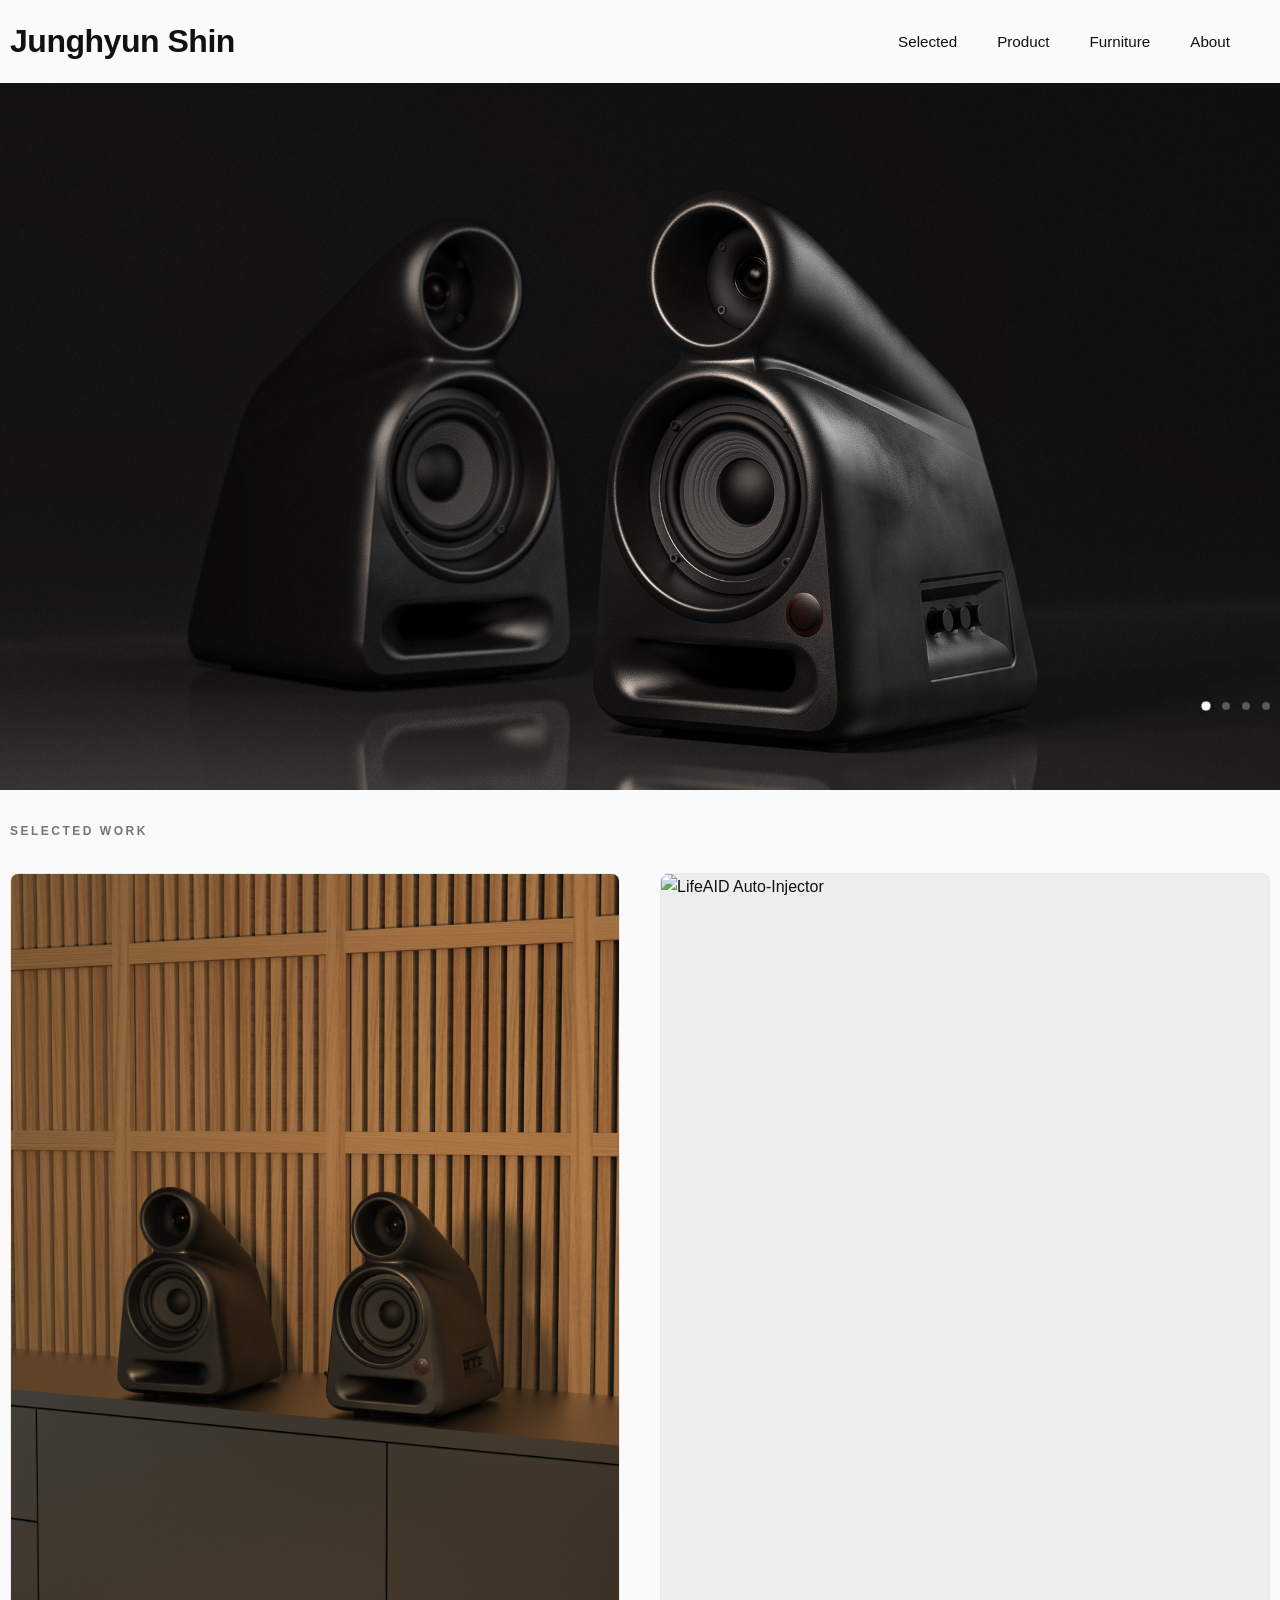
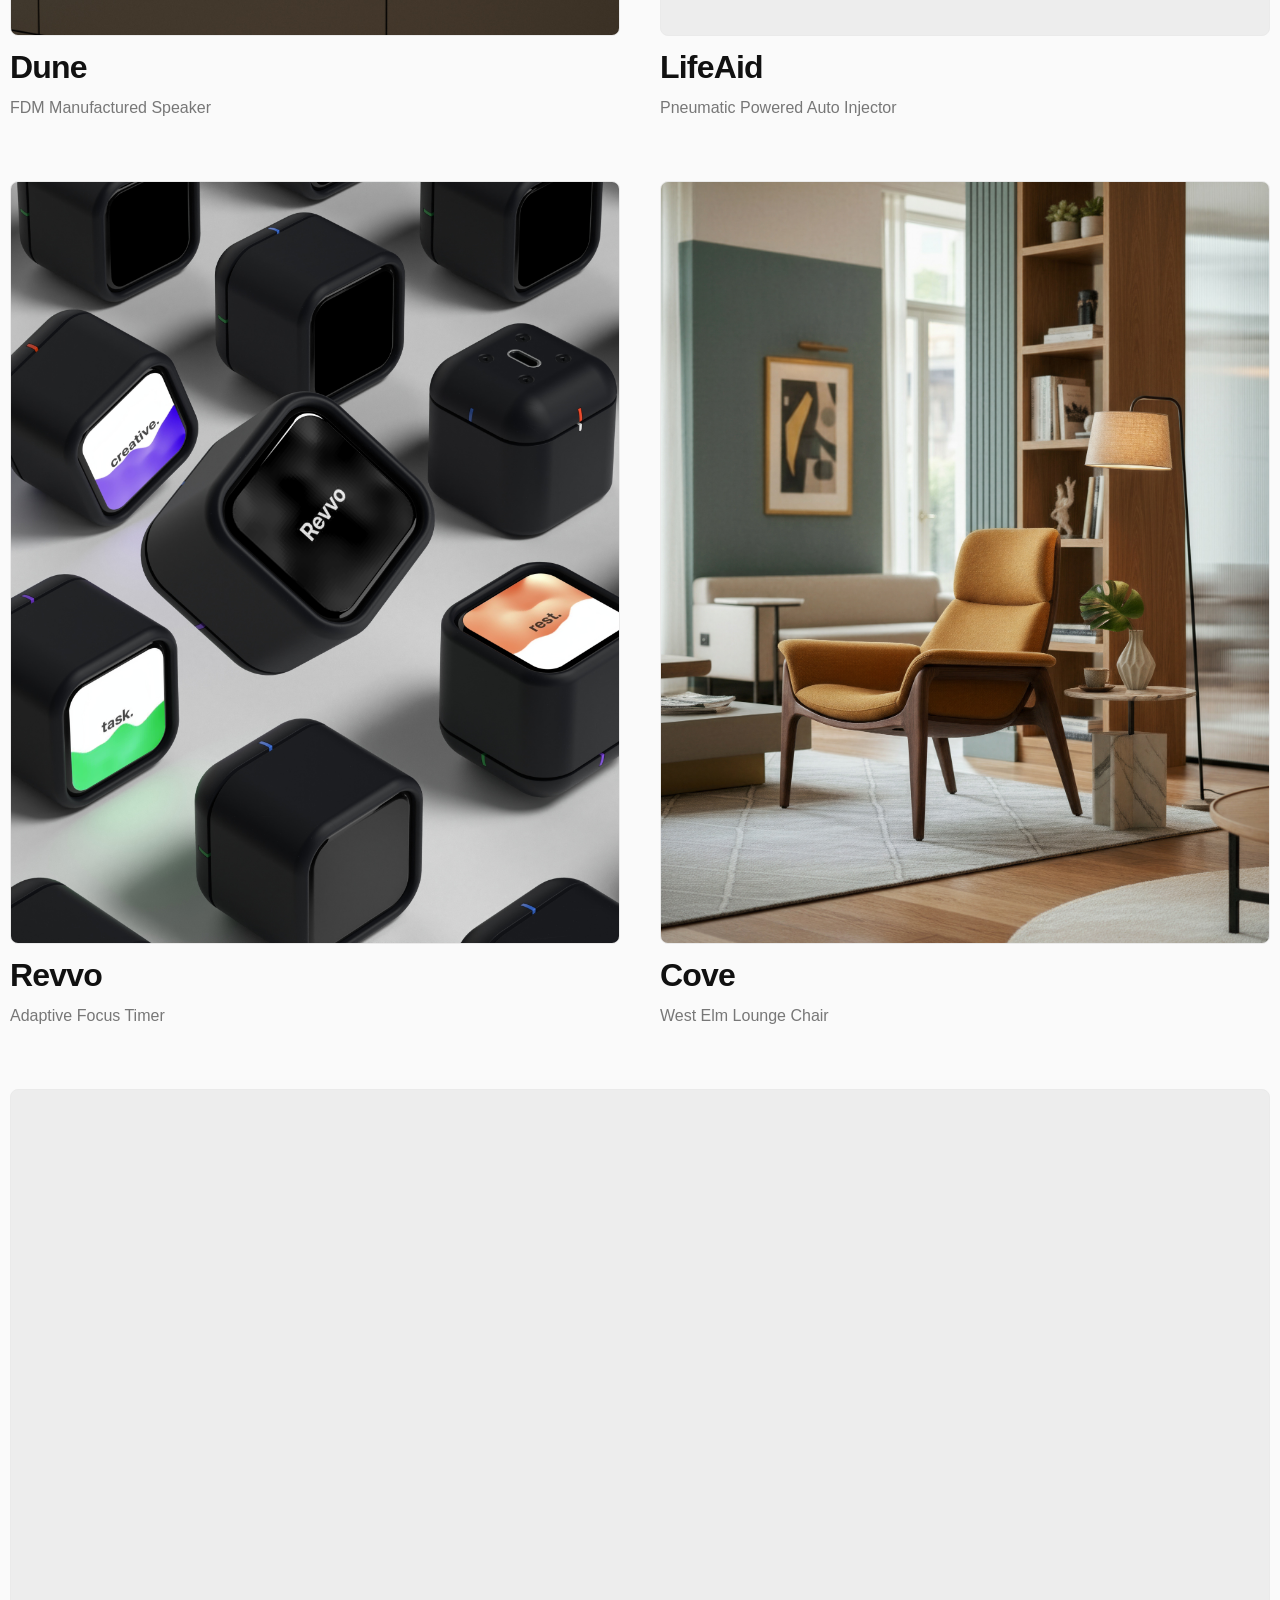
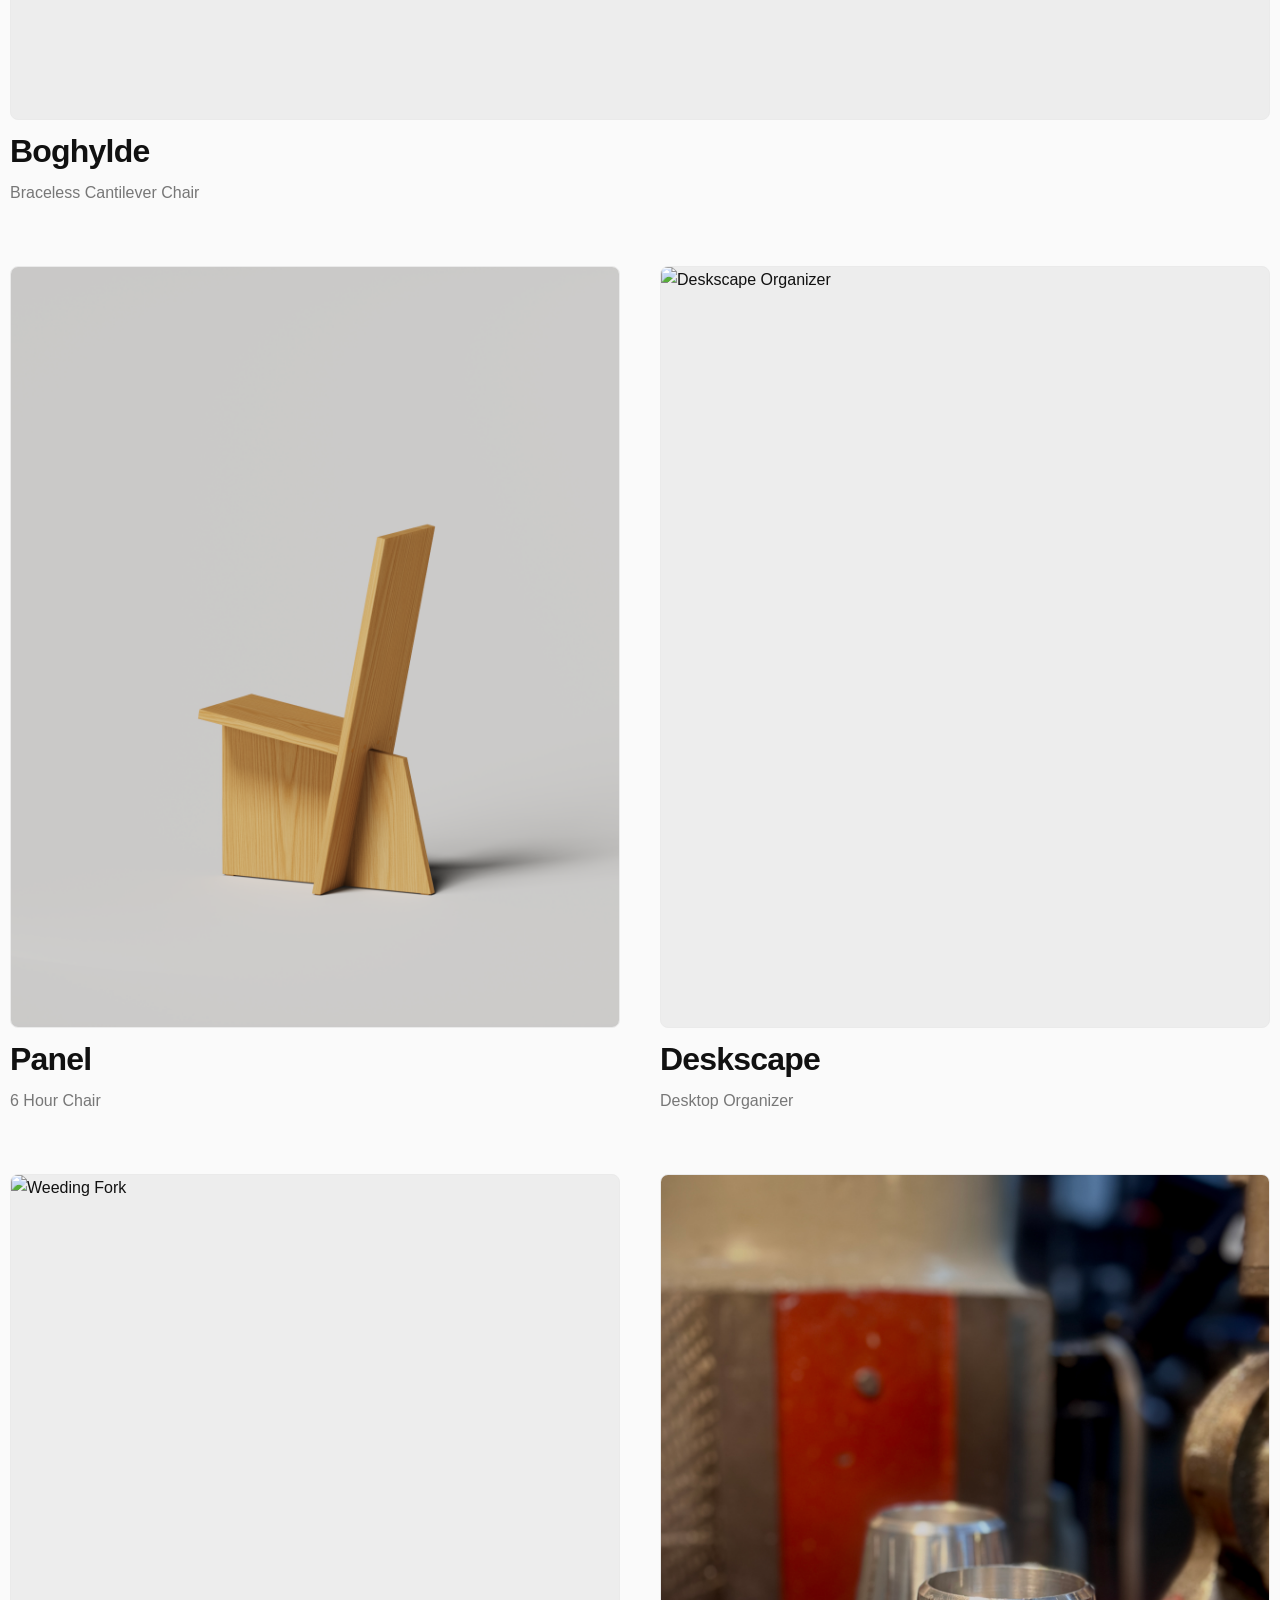
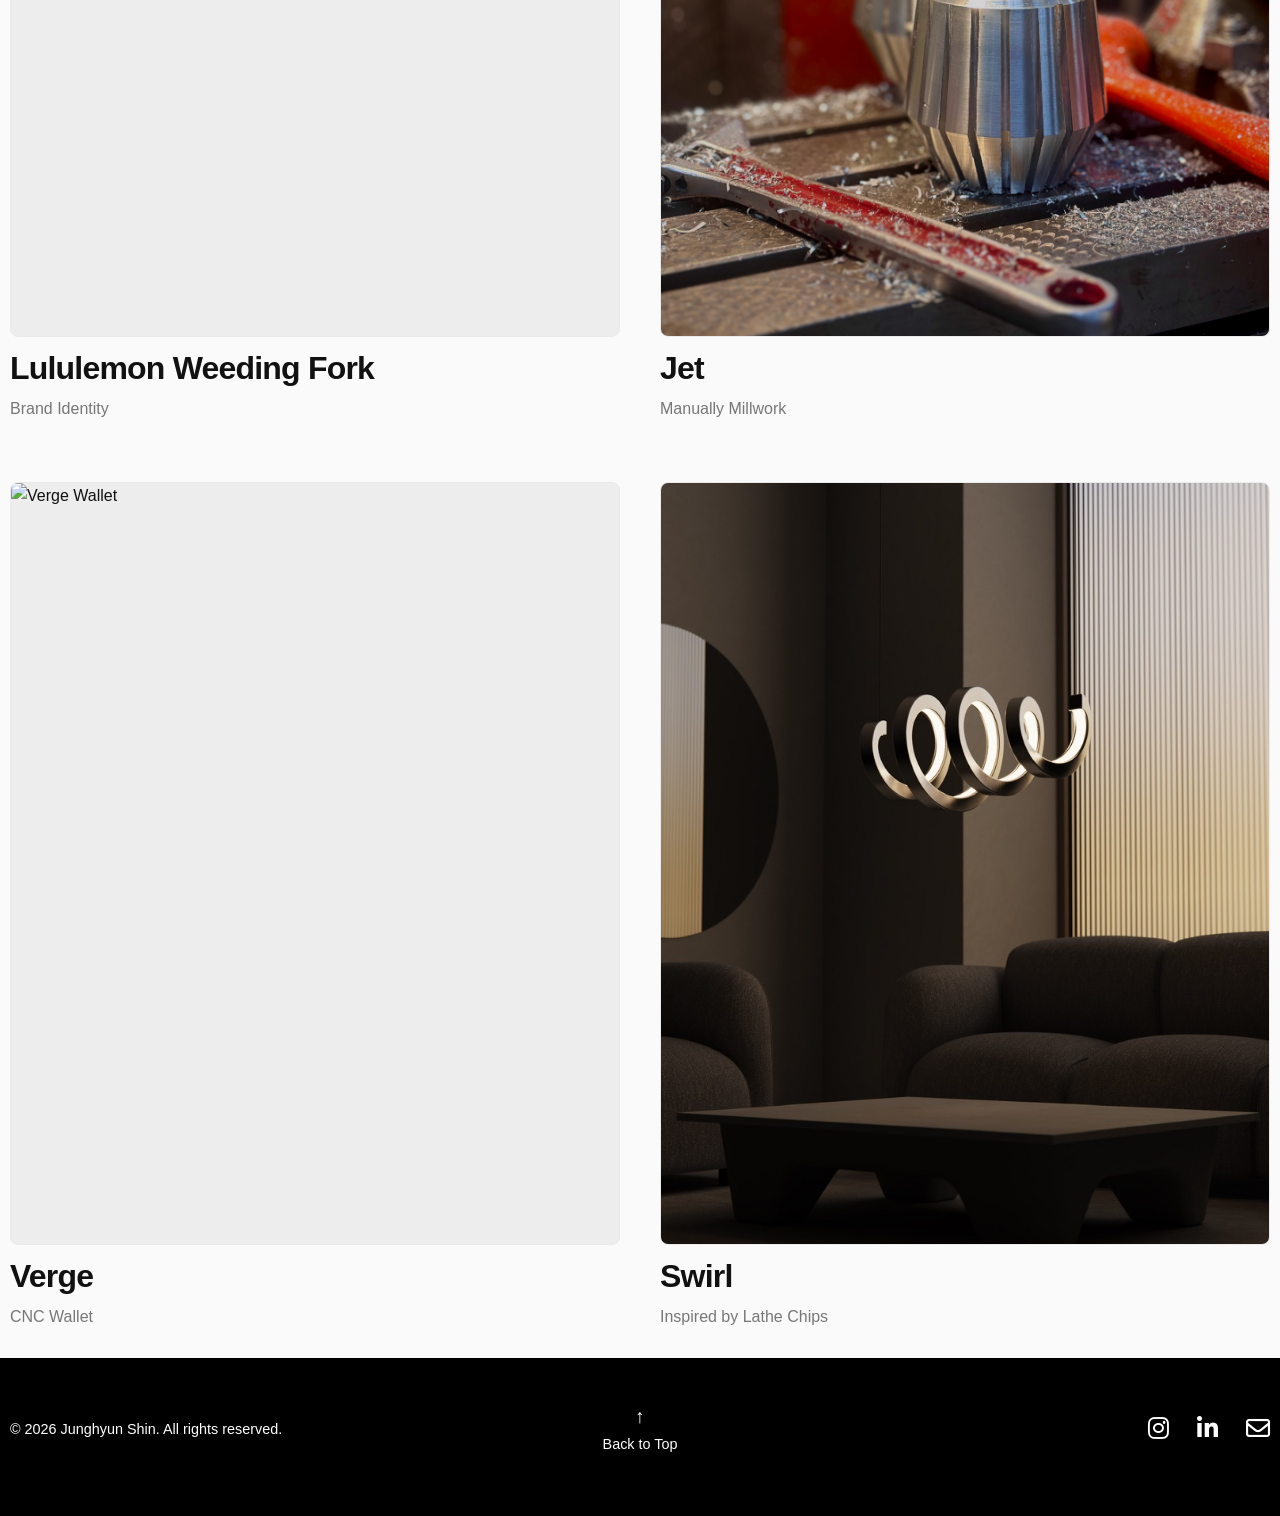
==== commit 494f4233: "mobile" ====
--- a/index.html
+++ b/index.html
@@ -1,5 +1,6 @@
 <!DOCTYPE html>
 <html lang="en">
+
 <head>
     <meta charset="UTF-8">
     <meta name="viewport" content="width=device-width, initial-scale=1.0">
@@ -54,6 +55,17 @@
         <div class="slide">
             <img src="assets/Weeding Fork/Lululemon Weeding Fork secondary.png" alt="Weeding Fork">
         </div>
+    </div>
+
+    <!-- Slideshow Indicators -->
+    <div class="slideshow-indicators">
+        <div class="slideshow-indicators-inner">
+            <div class="indicator active"></div>
+            <div class="indicator"></div>
+            <div class="indicator"></div>
+            <div class="indicator"></div>
+        </div>
+    </div>
 </section>
 
 
--- a/style.css
+++ b/style.css
@@ -83,7 +83,7 @@
     justify-content: space-between;
     align-items: center;
     width: 100%;
-    max-width: 1700px;
+    max-width: 1400px;
     margin: 0 auto;
     padding: 1rem var(--side-padding); /* Adjusted from 1.5rem to 1rem */
 }
@@ -133,6 +133,13 @@
     gap: 6px;
 }
 
+.bar {
+    width: 25px;
+    height: 2px;
+    background-color: var(--text-primary);
+    transition: all 0.3s ease;
+}
+
 /* Theme Toggle */
 .theme-toggle {
     background: none;
@@ -147,7 +154,7 @@
 
     /* Position outside the right edge of the nav links */
     position: absolute;
-    left: 100%;
+    left: 90%;
     margin-left: 3rem; /* Increase this to move it further right */
     top: 50%;
     transform: translateY(-50%);
@@ -172,11 +179,23 @@
 /* ==========================================================================
    X. HERO SLIDESHOW (16:9)
    ========================================================================== */
+.hero-slideshow,
+.project-hero-image {
+    position: sticky;
+    top: 0; /* Changed from 70px to 0 for desktop */
+    z-index: 1;
+}
+
+/* Frees the sticky image from its parent so it covers fully */
+.project-hero {
+    display: contents;
+}
+
 .hero-slideshow {
     width: 100%;
     padding: 0;
     margin-top: 0;
-    margin-bottom: 1rem;
+    margin-bottom: 0;
 }
 
 .slideshow-container {
@@ -207,14 +226,76 @@
     object-fit: cover;
 }
 
+/* Slideshow Indicators */
+.slideshow-indicators {
+    position: absolute;
+    bottom: 5rem; /* Moved from top to bottom */
+    left: 50%;
+    transform: translateX(-50%);
+    width: 100%;
+    max-width: 1400px;
+    padding: 0 var(--side-padding);
+    display: flex;
+    justify-content: flex-end; /* Keeps it on the right side */
+    z-index: 5;
+}
+
+.slideshow-indicators-inner {
+    display: flex;
+    gap: 0.75rem;
+}
+
+.indicator {
+    width: 8px;
+    height: 8px;
+    border-radius: 50%;
+    background-color: rgba(255, 255, 255, 0.3);
+    border: 1px solid rgba(0, 0, 0, 0.1);
+    transition: all 0.4s ease;
+}
+
+.indicator.active {
+    background-color: #ffffff;
+    transform: scale(1.2);
+    box-shadow: 0 0 10px rgba(0,0,0,0.1);
+}
+
+[data-theme="dark"] .indicator {
+    background-color: rgba(255, 255, 255, 0.2);
+}
+
+[data-theme="dark"] .indicator.active {
+    background-color: #ffffff;
+}
+
 /* ==========================================================================
    4. PORTFOLIO GRID & WORK SECTION
    ========================================================================== */
+.work-section,
+.project-header,
+.project-description,
+.technical-block,
+.project-gallery,
+.gallery-grid,
+.gallery-2-col,
+.user-research-grid,
+.about-page-specific,
+.footer {
+    position: relative;
+    z-index: 10;
+    width: 100%;
+    background-color: var(--bg-color);
+}
+
 .work-section {
-    max-width: 1700px;
-    margin: 0 auto;
     padding: 2rem var(--side-padding);
-    background-color: var(--bg-color);
+}
+
+.work-section h2,
+.project-grid {
+    max-width: 1600px;
+    margin-left: auto;
+    margin-right: auto;
 }
 
 .work-section h2 {
@@ -249,6 +330,7 @@
     overflow: hidden;
     border: 1px solid var(--border-color);
     background-color: var(--card-bg);
+    border-radius: 8px;
 }
 
 .project-image-container img,
@@ -293,18 +375,32 @@
    6. RESPONSIVE MEDIA QUERIES
    ========================================================================== */
 @media (max-width: 1024px) {
+    :root {
+        --side-padding: 30px;
+    }
+
     .project-grid {
         grid-template-columns: repeat(2, 1fr);
     }
+
     .featured-double {
         grid-column: span 2;
     }
 }
 
 @media (max-width: 768px) {
+    /* ---------------------------------------------------------
+       MOBILE WHITE SPACE & LAYOUT
+       --------------------------------------------------------- */
+    :root {
+        /* SIDE MARGINS: Increase this for more white space on the left/right */
+        --side-padding: 25px;
+    }
+
     .project-grid {
         grid-template-columns: 1fr;
-        gap: 2rem;
+        /* VERTICAL SPACE: Space between project cards on the home page */
+        gap: 4rem;
     }
     .featured-double {
         grid-column: span 1;
@@ -313,7 +409,7 @@
         aspect-ratio: 4 / 5 !important; /* Force 4:5 ratio on mobile */
     }
     .slideshow-container {
-        aspect-ratio: 16 / 9; /* Keep the exact 16:9 ratio on mobile too */
+        aspect-ratio: 16 / 10; /* Changed to 16:10 ratio on mobile */
     }
     .featured-double .project-image-container {
         height: auto;
@@ -321,19 +417,19 @@
 
     /* Global Mobile Offset */
     body {
-        padding-top: 100px !important;
+        padding-top: 70px !important; /* Reduced to match smaller navbar */
     }
 
     /* Navbar Mobile Styles */
     .navbar {
-        padding: 0; /* Let inner handle padding for alignment */
-        background-color: var(--bg-color); /* Make it solid on mobile to prevent burial */
+        padding: 0;
+        background-color: var(--bg-color);
         backdrop-filter: none;
         -webkit-backdrop-filter: none;
     }
 
     .navbar-inner {
-        padding: 1.25rem var(--side-padding); /* Match work-section alignment */
+        padding: 0.75rem var(--side-padding); /* Reduced from 1.25rem to keep it slim */
     }
 
     .hero-slideshow {
@@ -478,6 +574,35 @@
     .expertise-list li {
         font-size: 2rem;
     }
+
+    /* About Page Mobile Fix */
+    .about-page-specific .about-container {
+        display: flex;
+        flex-direction: column;
+        align-items: flex-start; /* Align everything to the left */
+        gap: 2rem;
+    }
+
+    .about-page-specific .about-text {
+        display: contents; /* Allows reordering of title and paragraph */
+    }
+
+    .about-page-specific .about-text h1 {
+        order: 1; /* Title first */
+        text-align: left;
+        margin-bottom: 0;
+        font-size: 2.5rem;
+    }
+
+    .about-page-specific .about-text p {
+        order: 2; /* Paragraph second */
+        text-align: left;
+    }
+
+    .about-page-specific .about-image {
+        order: 3; /* Image third */
+        align-self: center; /* Optionally center the image itself or keep it left */
+    }
 }
 
 .project-card img.primary-image {
@@ -505,15 +630,35 @@
 /* ==========================================================================
    9. PROJECT PAGES
    ========================================================================== */
+.project-page {
+    animation: pageFadeIn 0.8s ease forwards;
+}
+
+@keyframes pageFadeIn {
+    from { opacity: 0; }
+    to { opacity: 1; }
+}
+
+.project-page.page-exit {
+    animation: pageFadeOut 0.6s ease forwards;
+    pointer-events: none;
+}
+
+@keyframes pageFadeOut {
+    from { opacity: 1; }
+    to { opacity: 0; }
+}
+
 .project-page main {
     width: 100%;
-    overflow-x: hidden;
 }
 
 .narrow-container {
-    max-width: 1300px !important; /* Slightly smaller to feel like 75% of the content area */
-    margin-left: auto !important;
-    margin-right: auto !important;
+    width: 100%;
+}
+
+.project-hero {
+    display: contents;
 }
 
 /* Side-by-Side Technical Block */
@@ -523,6 +668,7 @@
     gap: 8rem;
     align-items: center;
     margin: 4rem 0;
+    padding: 0 var(--side-padding);
 }
 
 .side-visual-media video,
@@ -568,6 +714,7 @@
     grid-template-columns: repeat(3, 1fr);
     gap: 4rem;
     margin-top: 2rem;
+    padding: 0 var(--side-padding);
 }
 
 .user-card {
@@ -605,24 +752,27 @@
 }
 
 .technical-block {
-    margin-bottom: 4rem;
-    padding-top: 0rem;
+    width: 100%;
+    margin-bottom: 0;
+    padding: 4rem 0;
     border-top: 1px solid var(--border-color);
-}
-
-.technical-block:first-of-type {
-    border-top: none;
-    padding-top: 0;
+    background-color: var(--bg-color);
 }
 
 .technical-block .project-description {
-    margin-top: 0; /* Remove top margin so it sits flush to the divider line */
-    margin-bottom: 1.5rem;
-    padding-left: 0; /* Flush to left */
+    padding: 0; /* Let global centering handle this */
+    margin-bottom: 1rem;
 }
 
 .technical-block .project-gallery {
-    margin-bottom: 0;
+    padding: 0; /* Let global centering handle this */
+}
+
+/* Restored narrow-container functionality to align content */
+.narrow-container {
+    max-width: 1100px;
+    margin: 0 auto;
+    width: 100%;
 }
 
 .project-hero {
@@ -646,10 +796,159 @@
 }
 
 .project-header {
-    max-width: 1700px;
-    margin: 3rem auto 0;
-    padding: 0 var(--side-padding);
+    width: 100%;
+    margin: 0;
+    padding: 3rem 0 0;
     text-align: left;
+    background-color: var(--bg-color);
+}
+
+/* --------------------------------------------------------------------------
+   PROJECT PAGE WIDTHS (Edit these to change layout width)
+   -------------------------------------------------------------------------- */
+
+/* Context Block */
+.context-block-wrapper {
+    width: 100%;
+    background-color: var(--bg-color);
+    position: relative;
+    z-index: 10;
+}
+
+.context-block {
+    max-width: 1300px;
+    margin: 0 auto;
+    padding: 6rem var(--side-padding);
+}
+
+.context-header {
+    display: flex;
+    justify-content: space-between;
+    align-items: flex-start;
+    margin-bottom: 3rem;
+    gap: 4rem;
+}
+
+.context-title-group {
+    flex: 1;
+}
+
+.context-title-group h2 {
+    font-size: 2.25rem;
+    font-weight: 700;
+    line-height: 1.1;
+    margin-bottom: 0.5rem;
+    letter-spacing: -0.02em;
+    color: var(--text-primary);
+}
+
+.context-title-group h3 {
+    font-size: 1.5rem;
+    font-weight: 600;
+    margin-bottom: -1rem;
+    color: var(--text-primary);
+    letter-spacing: -0.01em;
+}
+
+.context-title-group p,
+.context-description-bottom p {
+    font-size: 1.1rem;
+    color: var(--text-secondary);
+    line-height: 1.6;
+    max-width: 1300px;
+}
+
+.context-description-bottom {
+    margin-top: 1rem;
+}
+
+.context-logo {
+    width: 100px;
+    flex-shrink: 0;
+    display: flex;
+    justify-content: flex-end;
+}
+
+.context-logo img, .context-logo svg {
+    width: 100%;
+    height: auto;
+}
+
+.context-main-image {
+    width: 100%;
+    aspect-ratio: 21 / 9; /* Cinematic wide ratio (taller than 32:9, shorter than 16:9) */
+    overflow: hidden;
+}
+
+.context-main-image img {
+    width: 100%;
+    height: 100%;
+    object-fit: cover;
+    display: block;
+}
+
+@media (max-width: 768px) {
+    .context-header {
+        margin-bottom: 2.5rem;
+    }
+
+    .context-title-group h2 {
+        font-size: 1.5rem;
+    }
+
+    .context-title-group h3 {
+        font-size: 1.25rem;
+        margin-bottom: 1rem;
+    }
+
+    .context-block {
+        padding: 4rem var(--side-padding);
+    }
+
+    .context-main-image {
+        aspect-ratio: 16 / 9; /* Taller on mobile so you can actually see the image */
+    }
+}
+
+/* 1. MAIN INTRO WIDTH (Title, Subtitle, Paragraph, Metadata, Expertise) */
+.project-header h1,
+.project-header .subtitle,
+.project-description .description-inner,
+.user-research-grid,
+.expertise-container {
+    max-width: 1400px;           /* RESTORED TO ORIGINAL WIDTH */
+    margin-left: auto;
+    margin-right: auto;
+    width: 100%;
+    padding-left: var(--side-padding);
+    padding-right: var(--side-padding);
+    position: relative;
+    z-index: 10;
+}
+
+/* 2. PROCESS SECTION WIDTH (Technical Blocks: Images and Text) */
+.technical-block .description-inner,
+.technical-block .project-gallery:not(.full-bleed),
+.technical-block .gallery-grid,
+.technical-block .gallery-2-col,
+.context-block {
+    max-width: 1100px;           /* REDUCED TO 1100PX AS REQUESTED */
+    margin-left: auto;
+    margin-right: auto;
+    width: 100%;
+    padding-left: var(--side-padding);
+    padding-right: var(--side-padding);
+    position: relative;
+    z-index: 10;
+}
+
+.project-header h1,
+.project-header .subtitle {
+    max-width: 1400px;
+    margin-left: auto;
+    margin-right: auto;
+    padding-left: var(--side-padding);
+    padding-right: var(--side-padding);
 }
 
 .project-header h1 {
@@ -664,18 +963,22 @@
     font-weight: 800;
     letter-spacing: -0.05rem;
     color: var(--text-primary);
+    padding-bottom: 2rem;
 }
 
 .project-description {
-    max-width: 1700px;      /* Keep this same as your Title header */
-    margin: 2rem auto 8rem; /* Centered container */
-    padding: 0 var(--side-padding);
+    width: 100%;
+    margin: 0;
+    padding: 1rem 0 8rem;
+    position: relative;
+    background-color: var(--bg-color);
 }
 
 .description-inner {
     display: grid;
-    grid-template-columns: 800px 1fr auto; /* Paragraph | Flexible Gap | Metadata (auto-width) */
-    gap: 2rem;
+    grid-template-columns: 800px auto; /* Paragraph | Metadata */
+    justify-content: space-between;
+    gap: 4rem;
     align-items: start;
 }
 
@@ -685,7 +988,7 @@
 }
 
 .description-details {
-    grid-column: 3; /* Metadata stays on far right */
+    grid-column: 2; /* Metadata stays on far right */
 }
 
 
@@ -699,6 +1002,10 @@
 
 .technical-block .description-inner {
     display: block;
+}
+
+.technical-block .description-text {
+    max-width: none; /* Allows process text to align with 1300px images */
 }
 
 /* Project Process Headers (Technical Blocks) */
@@ -723,7 +1030,7 @@
     gap: 4rem;
     text-align: left;
     border-top: 1px solid var(--border-color);
-    padding-top: 2rem; /* Minimized gap above */
+    padding: 2rem var(--side-padding) 0; /* Minimized gap above, added side padding */
 }
 
 .text-grid-item h3 {
@@ -744,7 +1051,7 @@
 .centered-image-section {
     background-color: #f9f9f9;
     padding: 10vh 0;
-    margin-bottom: 6rem;
+    margin-bottom: 0;
     display: flex;
     justify-content: center;
     width: 100vw;
@@ -784,7 +1091,7 @@
     gap: 4rem;
     text-align: left;
     border-top: 1px solid var(--border-color);
-    padding-top: 2rem; /* Minimized gap above */
+    padding: 2rem var(--side-padding) 0; /* Minimized gap above, added side padding */
 }
 
 .text-grid-item {
@@ -838,30 +1145,38 @@
 }
 
 .project-gallery {
-    max-width: 1600px;
-    margin: 0 auto 5mm;
-    padding: 0 var(--side-padding);
+    width: 100%;
+    background-color: var(--bg-color);
+}
+
+.project-gallery:not(.full-bleed) {
     display: grid;
     grid-template-columns: repeat(3, 1fr);
     gap: 5mm;
+    margin-bottom: 5mm;
 }
 
 .project-gallery.full-bleed {
-    max-width: none;
-    width: 100vw;
+    width: 100%;
     position: relative;
-    left: 50%;
-    transform: translateX(-50%);
-    padding: 0;
-    margin-bottom: 2rem;
-    /* Use 12 columns for more precise ratio control */
+    padding: 0; /* No side padding by default for true full-bleed */
+    margin-bottom: 0;
     display: grid;
     grid-template-columns: repeat(12, 1fr);
+    gap: 5mm;
+}
+
+.bottom-gallery {
+    padding: 0 5mm 5mm !important; /* Spacing added back only to bottom grids */
 }
 
 .project-gallery.full-bleed .gallery-item-full {
     grid-column: span 12;
     padding: 0rem;
+}
+
+.project-gallery.full-bleed .gallery-item-third {
+    grid-column: span 4;
 }
 
 .project-gallery.full-bleed .gallery-item-single {
@@ -887,11 +1202,11 @@
 
 .gallery-2-col {
     display: grid;
-    grid-template-columns: repeat(2, 1fr);
+    grid-template-columns: 1fr 1fr;
+    justify-content: center;
     gap: 5mm;
-    max-width: 1700px;
-    margin: 0 auto 8rem;
-    padding: 0 var(--side-padding);
+    width: 100%;
+    margin: 0 auto;
 }
 
 .gallery-2-col.full-bleed {
@@ -912,7 +1227,7 @@
 }
 
 .bottom-gallery {
-    margin-bottom: 8rem !important;
+    padding: 0 5mm 5mm !important;
 }
 
 .gallery-item-full {
@@ -1029,36 +1344,713 @@
     object-fit: cover;
 }
 
-.gallery-grid {
-    display: grid;
-    grid-template-columns: 1fr 1fr;
-    gap: 5mm;
-    max-width: 1600px;
-    margin:  auto;
-    margin:  auto;
-}
-
 @media (max-width: 768px) {
+    .gallery-grid,
+    .gallery-2-col,
+    .project-gallery,
+    .gallery-row-3,
+    .gallery-row-mixed,
+    .user-research-grid,
+    .text-grid-3,
+    .side-visual-block,
+    .centered-image-section,
+    .problem-header-section {
+        grid-template-columns: 1fr;
+        gap: 30px;
+        width: 100% !important;
+        max-width: 100% !important;
+    }
+}
+
+@media (max-width: 768px) {
+    /* ---------------------------------------------------------
+       PROJECT PAGE: TITLE, SUBTITLE, BODY & METADATA
+       --------------------------------------------------------- */
+
+    /* 1. MAIN TITLE */
     .project-header h1 {
-        font-size: 3rem;
-    }
+        font-size: 3.5rem;          /* Slightly smaller title for mobile */
+        letter-spacing: -0.03rem;      /* Space between letters */
+        margin-bottom: 0.25rem;      /* Space below title */
+        line-height: 1.1;           /* Height of the lines */
+    }
+
+    /* 2. SUBTITLE */
+    .project-header .subtitle {
+        font-size: 1.5rem;         /* Subtitle Size */
+        letter-spacing: -0.03rem;       /* Space between letters */
+        padding-bottom: 1rem;      /* Reduced spacing between subtitle and paragraph */
+        margin-bottom: 0;
+        font-weight: 500;
+    }
+
+    /* 3. BODY PARAGRAPH */
+    .description-text p {
+        font-size: 1rem;          /* Paragraph Size */
+        letter-spacing: -0.03rem;       /* Space between letters */
+        line-height: 1.6;           /* Space between lines */
+        margin-bottom: 1.5rem;      /* Space between paragraphs */
+    }
+
+    /* 3.5 PROCESS HEADERS (e.g. "Design Driven By Data") */
+    .description-text h2 {
+        font-size: 1.75rem;         /* Process Header Size */
+        letter-spacing: -0.02rem;
+        margin-bottom: 1rem;
+    }
+
+    /* 4. METADATA (Role, Timeline, etc.) */
+    .description-details {
+        display: flex;
+        flex-direction: column;
+        gap: 0.75rem;               /* Space between meta rows */
+        margin-top: 3rem;           /* Gap above metadata block (more than subtitle-to-paragraph) */
+    }
+
+    .detail-item p {
+        font-size: 1rem;            /* Meta Text Size */
+        letter-spacing: -0.03rem;
+        line-height: 1.4;
+        white-space: normal;        /* Allow text to wrap on small screens */
+    }
+
+    .detail-item p strong {
+        width: 100px;               /* Width of the label (e.g., 'ROLE') */
+        font-size: 1rem;          /* Label Size */
+        letter-spacing: -0.03rem;    /* Label Letter Spacing */
+    }
+
+    /* ---------------------------------------------------------
+       PROJECT PAGE: LAYOUT & GALLERIES
+       --------------------------------------------------------- */
+    .project-header {
+        padding-top: 2rem;         /* Space between Hero Image and Title */
+    }
+
     .description-inner {
         display: block;
-        gap: 4rem;
+        gap: 0;
     }
     .description-text, .description-details {
         width: 100%;
     }
-    .description-text p {
+    .gallery-grid,
+    .gallery-2-col,
+    .project-gallery,
+    .gallery-row-3,
+    .gallery-row-mixed,
+    .user-research-grid,
+    .text-grid-3,
+    .side-visual-block,
+    .centered-image-section,
+    .problem-header-section {
+        grid-template-columns: 1fr;
+        gap: 30px;                  /* SPACE BETWEEN IMAGES IN A GRID */
+        width: 100% !important;
+        max-width: 100% !important;
+        padding-left: var(--side-padding) !important;
+        padding-right: var(--side-padding) !important;
+    }
+    .project-hero-image {
+        aspect-ratio: 16 / 10;
+        height: auto;
+    }
+    .project-description {
+        padding-bottom: 3rem;      /* Use padding instead of margin */
+    }
+
+    .technical-block .project-gallery {
+        padding-bottom: 0rem;      /* GAP 2: Space between Image and the Paragraph below it */
+    }
+
+    .technical-block {
+        padding-bottom: 1rem;        /* GAP 3: Space between major sections */
+        padding-top: 3rem;          /* GAP 4: Space above the Heading (from divider line) */
+    }
+}
+
+/* Objective Section */
+.objective-section {
+    width: 100%;
+    background-color: var(--bg-color);
+    padding: 2rem var(--side-padding);
+    text-align: center;
+    position: relative;
+    z-index: 10;
+}
+
+.objective-inner {
+    max-width: 800px;
+    margin: 0 auto;
+}
+
+.objective-section h2 {
+    font-size: 1rem;
+    font-weight: 700;
+    text-transform: uppercase;
+    letter-spacing: 2px;
+    margin-bottom: 2rem;
+    display: inline-block;
+    border-bottom: 2px solid var(--text-primary);
+    padding-bottom: 0rem;
+}
+
+.objective-section p {
+    font-size: 2rem;
+    font-weight: 500;
+    line-height: 1.2;
+    color: var(--text-primary);
+    letter-spacing: -0.02em;
+
+}
+
+/* Expandable Process Section */
+.expandable-process-wrapper {
+    width: 100%;
+    background-color: var(--bg-color);
+    position: relative;
+    z-index: 10;
+    border-top: 1px solid var(--border-color);
+    padding-bottom: 2rem; /* Changed from margin-bottom to padding-bottom to keep background solid */
+}
+
+.process-preview {
+    width: 100%;
+    height: 400px;
+    overflow: hidden;
+    position: relative;
+    display: flex;
+    justify-content: center;
+    align-items: flex-end;
+    background-color: var(--bg-color);
+    padding-bottom: 2rem;
+    transition: height 0.6s cubic-bezier(0.4, 0, 0.2, 1);
+}
+
+.preview-images {
+    display: flex;
+    gap: 1rem;
+    align-items: flex-end;
+    justify-content: center;
+    width: 100%;
+    position: absolute;
+    bottom: 4rem; /* Sit above the button's text area */
+    opacity: 0.5; /* Light overlay effect */
+    transition: all 0.5s ease;
+}
+
+.preview-images img {
+    width: 300px;
+    height: auto;
+    aspect-ratio: 4 / 3;
+    object-fit: cover;
+    box-shadow: 0 10px 30px rgba(0,0,0,0.08);
+    transition: transform 0.5s ease;
+}
+
+/* Fan-out effect */
+.preview-images img:nth-child(1) { transform: rotate(-8deg) translateY(20px); }
+.preview-images img:nth-child(2) { transform: rotate(-3deg) translateY(0); }
+.preview-images img:nth-child(3) { transform: rotate(5deg) translateY(10px); }
+
+.unfold-button {
+    position: relative;
+    margin-bottom: 0; /* Removed negative margin to allow more breathing room */
+    background: none;
+    border: none;
+    cursor: pointer;
+    display: flex;
+    flex-direction: column;
+    align-items: center;
+    gap: 1.5rem;
+    z-index: 20;
+    transition: all 0.6s cubic-bezier(0.4, 0, 0.2, 1);
+}
+
+.unfold-button .icon-circle {
+    width: 80px;
+    height: 80px;
+    border-radius: 50%;
+    background-color: #5d93cc; /* Muted blue from screenshot */
+    color: white;
+    display: flex;
+    justify-content: center;
+    align-items: center;
+    font-size: 1.5rem;
+    transition: transform 0.5s cubic-bezier(0.4, 0, 0.2, 1);
+    box-shadow: 0 4px 15px rgba(0,0,0,0.1);
+}
+
+.unfold-button span:not(.icon-circle) {
+    font-size: 1.1rem;
+    font-weight: 400;
+    text-transform: none;
+    letter-spacing: 0;
+    color: var(--text-primary);
+    font-family: inherit;
+    transition: opacity 0.4s ease, visibility 0.4s ease;
+}
+
+.process-content {
+    max-height: 0;
+    overflow: hidden;
+    transition: max-height 1s cubic-bezier(0, 1, 0, 1);
+}
+
+.expandable-process-wrapper.active .process-content {
+    max-height: 10000px;
+    transition: max-height 1s cubic-bezier(1, 0, 1, 0);
+}
+
+.expandable-process-wrapper.active .icon-circle {
+    transform: rotate(180deg);
+}
+
+.expandable-process-wrapper.active .process-preview {
+    height: 120px; /* Adjusted height to keep arrow nicely centered vertically */
+    overflow: visible;
+}
+
+.expandable-process-wrapper.active .preview-images {
+    transform: translateY(100px);
+    opacity: 0;
+    pointer-events: none;
+    visibility: hidden;
+}
+
+.expandable-process-wrapper.active .unfold-button span:not(.icon-circle) {
+    opacity: 0;
+    pointer-events: none;
+    visibility: hidden;
+}
+
+.expandable-process-wrapper.active .unfold-button {
+    margin-bottom: 0;
+    /* Keeps it centered relative to the now smaller process-preview */
+    transform: translateY(-20px);
+}
+
+@media (max-width: 768px) {
+    .objective-section p {
+        font-size: 1.5rem;
+    }
+    .preview-images img {
+        width: 150px;
+        height: 200px;
+    }
+}
+
+/* Wave Overlay Section */
+.wave-overlay-section {
+    position: relative;
+    width: 100%;
+    padding: 8rem 0;
+    background-color: var(--bg-color);
+    overflow: hidden;
+    display: flex;
+    flex-direction: column;
+}
+
+.wave-text-container {
+    max-width: 1300px;
+    margin: 0 auto;
+    padding: 0 var(--side-padding);
+    width: 100%;
+    position: relative;
+    z-index: 2;
+}
+
+.wave-text-container h2 {
+    font-size: 2.5rem;
+    font-weight: 700;
+    margin-bottom: 2rem;
+    color: var(--text-primary);
+}
+
+.wave-text-container p {
+    font-size: 1.5rem;
+    font-weight: 600;
+    margin-bottom: 1rem;
+    line-height: 1.4;
+    color: var(--text-primary);
+}
+
+.wave-background-image {
+    width: 100%;
+    margin-top: 4rem; /* Desktop gap */
+}
+
+.wave-background-image img {
+    width: 100%;
+    height: auto;
+    display: block;
+}
+
+/* Colored Text Classes */
+.text-flow { color: #00AEEF; }
+.text-interruption { color: #E74C3C; }
+.text-rise { color: #27AE60; }
+.text-dip { color: #F39C12; }
+.text-recover { color: #829460; }
+
+@media (max-width: 768px) {
+    .wave-overlay-section {
+        padding: 4rem 0;
+        flex-direction: column; /* Stack image then text */
+    }
+
+    .wave-background-image {
+        order: -1; /* Image first */
+        margin-top: 0;
+        margin-bottom: 3rem;
+        width: 100vw;
+        position: relative;
+        left: 50%;
+        transform: translateX(-50%);
+        height: 150px; /* Horizontally long, vertically short */
+        overflow: hidden;
+    }
+
+    .wave-background-image img {
+        width: 100%;
+        height: 100%;
+        object-fit: cover;
+        object-position: center;
+    }
+
+    .wave-text-container h2 {
+        font-size: 1.75rem;
+    }
+
+    .wave-text-container p {
         font-size: 1.25rem;
     }
-    .gallery-grid,
-    .gallery-row-3,
-    .gallery-row-mixed {
+}
+
+/* Requirements Section */
+.requirements-section {
+    width: 100%;
+    padding: 8rem 0;
+    background-color: var(--bg-color);
+    text-align: center;
+}
+
+.requirements-section h2 {
+    font-size: 2.5rem;
+    font-weight: 700;
+    margin-bottom: 5rem;
+    color: var(--text-primary);
+    letter-spacing: -0.02em;
+}
+
+.requirements-grid {
+    display: grid;
+    grid-template-columns: repeat(3, 1fr);
+    gap: 4rem;
+    max-width: 1400px;
+    margin: 0 auto;
+    padding: 0 var(--side-padding);
+}
+
+.requirement-category h3 {
+    font-size: 1.5rem;
+    font-weight: 600;
+    margin-bottom: 3rem;
+    color: var(--text-primary);
+}
+
+.circles-container {
+    display: flex;
+    justify-content: center;
+    gap: 1.5rem;
+    flex-wrap: wrap;
+}
+
+.requirement-circle {
+    width: 160px;
+    height: 160px;
+    border-radius: 50%;
+    display: flex;
+    justify-content: center;
+    align-items: center;
+    padding: 1.5rem;
+    font-size: 1rem;
+    font-weight: 500;
+    line-height: 1.2;
+    text-align: center;
+    transition: transform 0.3s ease;
+}
+
+.circle-filled {
+    background-color: #829460; /* Matches the 'recover' green from the image */
+    color: white;
+    border: none;
+}
+
+.circle-outline {
+    background-color: transparent;
+    border: 1px solid var(--border-color);
+    color: var(--text-secondary);
+}
+
+[data-theme="dark"] .circle-outline {
+    border-color: #333;
+}
+
+@media (max-width: 1024px) {
+    .requirements-grid {
         grid-template-columns: 1fr;
-    }
-    .project-hero-image {
-        height: 60vh;
+        gap: 6rem;
+    }
+
+    .requirement-circle {
+        width: 140px;
+        height: 140px;
+        font-size: 0.9rem;
+    }
+}
+
+@media (max-width: 768px) {
+    .requirements-section {
+        padding: 4rem 0;
+    }
+
+    .requirements-section h2 {
+        font-size: 1.75rem;
+        margin-bottom: 3rem;
+    }
+
+    .circles-container {
+        gap: 1rem;
+    }
+
+    .requirement-circle {
+        width: 110px;
+        height: 110px;
+        font-size: 0.75rem;
+        padding: 1rem;
+    }
+}
+
+.iteration-diagram {
+    width: 100vw;
+    position: relative;
+    left: 50%;
+    right: 50%;
+    margin-left: -50vw;
+    margin-right: -50vw;
+    margin-top: 4rem;
+    margin-bottom: 4rem;
+}
+
+.iteration-diagram img {
+    width: 100%;
+    height: auto;
+    display: block;
+}
+
+/* Rotating Carousel (Scroll Triggered) */
+.rotating-carousel {
+    width: 100%;
+    height: 500vh; /* Provides the scroll length for the 5 stages */
+    background-color: var(--bg-color);
+    position: relative;
+    z-index: 10;
+}
+
+.carousel-sticky-wrapper {
+    position: sticky;
+    top: 0;
+    height: 100vh;
+    display: flex;
+    flex-direction: column;
+    justify-content: center;
+    overflow: hidden;
+}
+
+.carousel-header {
+    display: flex;
+    justify-content: center;
+    gap: 0.5rem;
+    margin-bottom: 3rem;
+    font-size: 2.5rem;
+    color: var(--text-secondary);
+}
+
+.carousel-label {
+    transition: all 0.3s ease;
+    font-weight: 300;
+    opacity: 0.2;
+}
+
+.carousel-label.active {
+    font-weight: 700;
+    color: var(--text-primary);
+    opacity: 1;
+}
+
+.carousel-main {
+    max-width: 1400px;
+    width: calc(100% - (var(--side-padding) * 2));
+    margin: 0 auto;
+    position: relative;
+    aspect-ratio: 16 / 9;
+    overflow: hidden; /* Acts as a window */
+    border-radius: 4px;
+}
+
+.carousel-track {
+    display: flex;
+    flex-direction: column;
+    width: 100%;
+    /* Remove height: 100% so it can grow with its content */
+    transition: transform 0.1s linear;
+}
+
+.carousel-slide {
+    width: 100%;
+    aspect-ratio: 16 / 9;
+    flex-shrink: 0;
+    position: relative; /* CRITICAL: Ensure text overlays are anchored to the slide itself */
+}
+
+.carousel-slide img,
+.carousel-slide video {
+    width: 100%;
+    height: 100%;
+    object-fit: cover;
+}
+
+/* Carousel Slide Overlays */
+.slide-overlay {
+    position: absolute;
+    z-index: 5;
+    pointer-events: none;
+    opacity: 0;
+    /* transition: transform 0.1s linear; (Commented out to use direct JS mapping) */
+}
+
+.slide-overlay.left-mid {
+    left: 10%;
+    top: 15%; /* Positioned on the upper side */
+    text-align: left;
+}
+
+.slide-overlay.left-bottom {
+    left: 10%;
+    bottom: 15%; /* Positioned on the bottom side */
+    text-align: left;
+}
+
+.slide-overlay.bottom-spread {
+    left: 5%;
+    right: 5%;
+    bottom: 0%;
+    display: flex;
+    justify-content: space-between;
+    text-align: center;
+}
+
+.mode-block {
+    flex: 1;
+}
+
+.overlay-small {
+    font-size: 1rem;
+    font-weight: 400;
+    color: var(--text-secondary);
+    margin-bottom: 1.5rem;
+}
+
+.overlay-main {
+    font-size: 3rem;
+    font-weight: 700;
+    color: var(--text-primary);
+    line-height: 1.1;
+    margin-bottom: 0.5rem;
+    text-shadow: 0 2px 10px rgba(0,0,0,0.1);
+}
+
+.overlay-stat {
+    font-size: 1.25rem;
+    font-weight: 600;
+    color: #E74C3C; /* Red for decrease/dip */
+    text-shadow: 0 2px 10px rgba(0,0,0,0.1);
+}
+
+.overlay-stat.increase {
+    color: #27AE60; /* Green for increase/focused */
+}
+
+.overlay-stat.neutral {
+    color: var(--text-primary); /* Neutral color for informational text */
+}
+
+.mobile-carousel-text {
+    display: none; /* Hidden on desktop */
+}
+
+@media (max-width: 768px) {
+    .slide-overlay {
+        display: none !important; /* Hide original overlays on mobile */
+    }
+
+    .mobile-carousel-text {
+        display: block;
+        width: 100%;
+        padding: 2rem var(--side-padding);
+        min-height: 150px;
+        background-color: var(--bg-color);
+        transition: opacity 0.5s ease;
+        text-align: left;
+    }
+
+    .mobile-carousel-text .slide-overlay {
+        display: block !important;
+        position: static;
+        width: 100%;
+        opacity: 1;
+        transform: none;
+    }
+
+    .mobile-carousel-text .bottom-spread {
+        flex-direction: column;
+        gap: 1.5rem;
+    }
+
+    .mobile-carousel-text .mode-block {
+        padding: 0;
+    }
+
+    .mobile-carousel-text .overlay-main {
+        font-size: 1.5rem;
+    }
+
+    .mobile-carousel-text .overlay-small {
+        font-size: 0.9rem;
+        line-height: 1.4;
+    }
+}
+
+@media (max-width: 768px) {
+    .carousel-slide {
+        aspect-ratio: 4 / 3;
+    }
+}
+
+@media (max-width: 768px) {
+    .rotating-carousel {
+        height: 400vh; /* Slightly shorter on mobile */
+    }
+
+    .carousel-header {
+        font-size: 1.25rem;
+        gap: 0.25rem;
+        margin-bottom: 2rem;
+    }
+
+    .carousel-main {
+        aspect-ratio: 4 / 3;
     }
 }
 
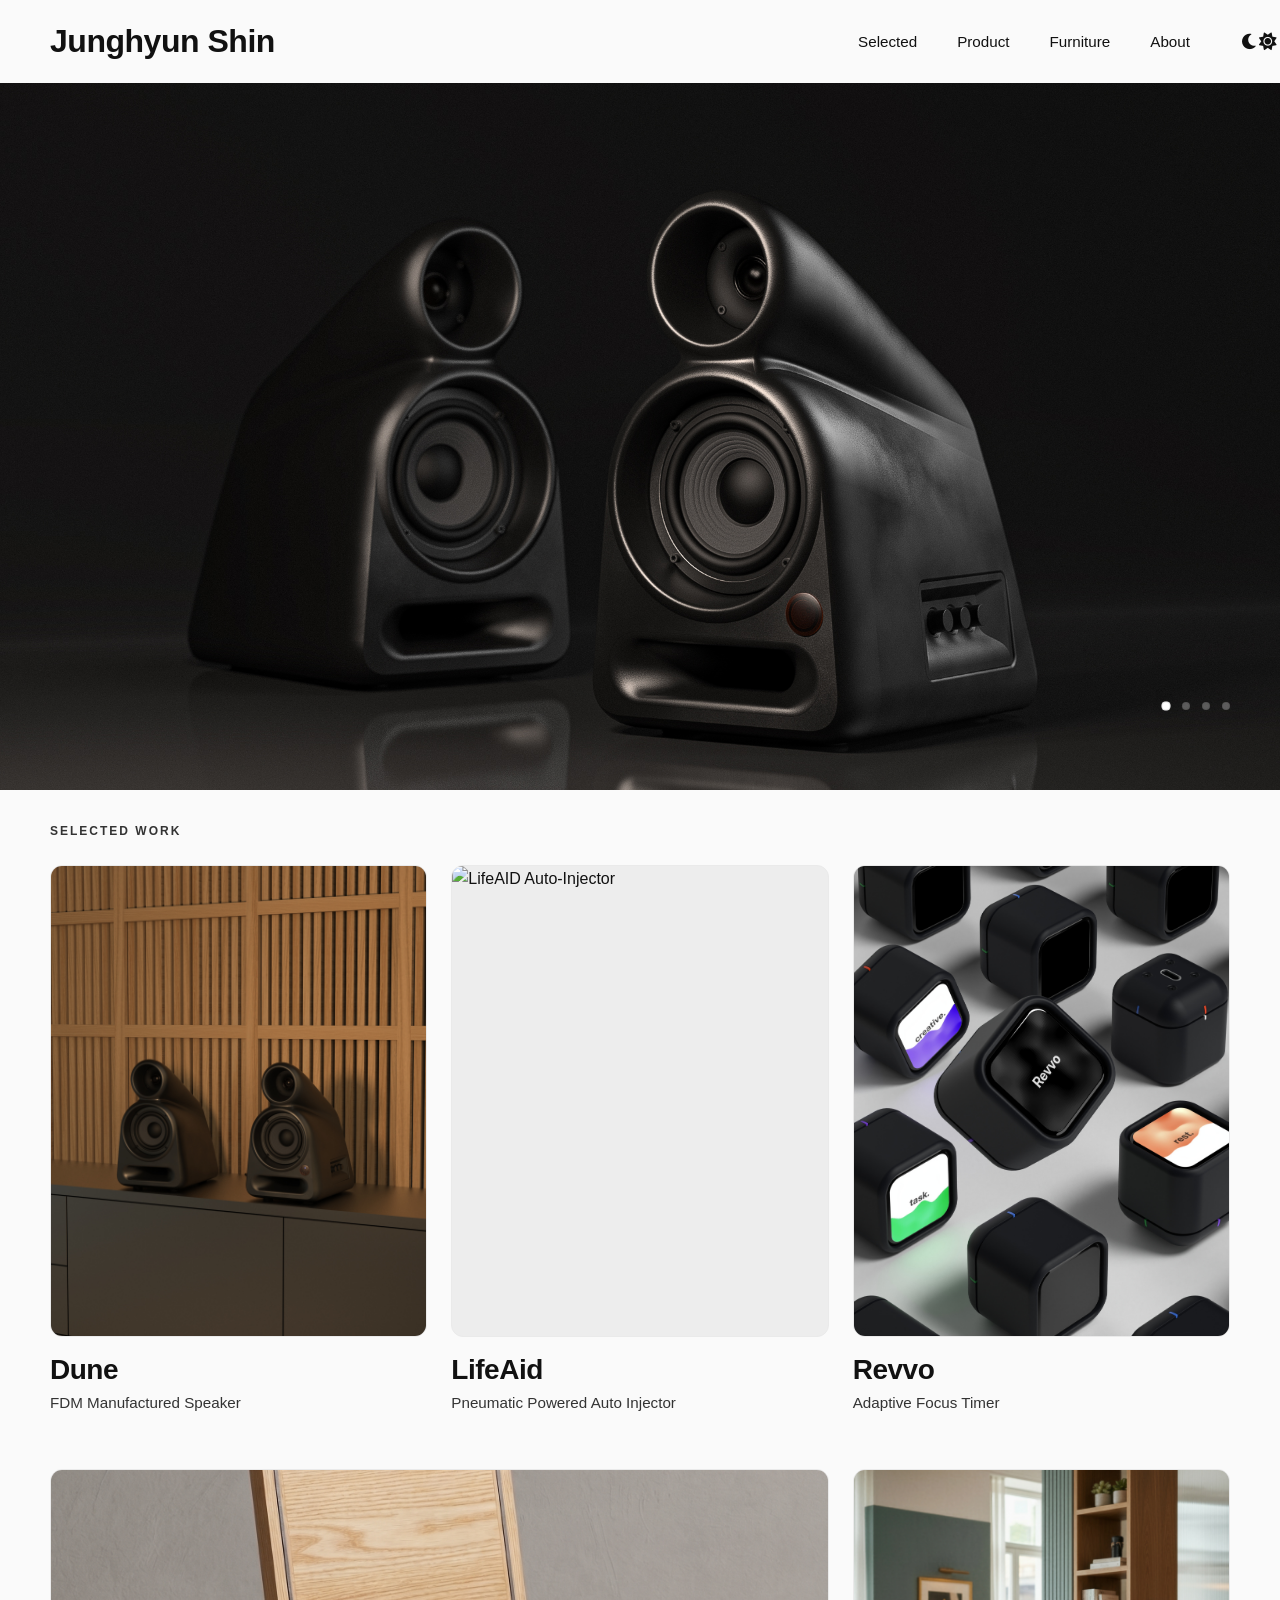
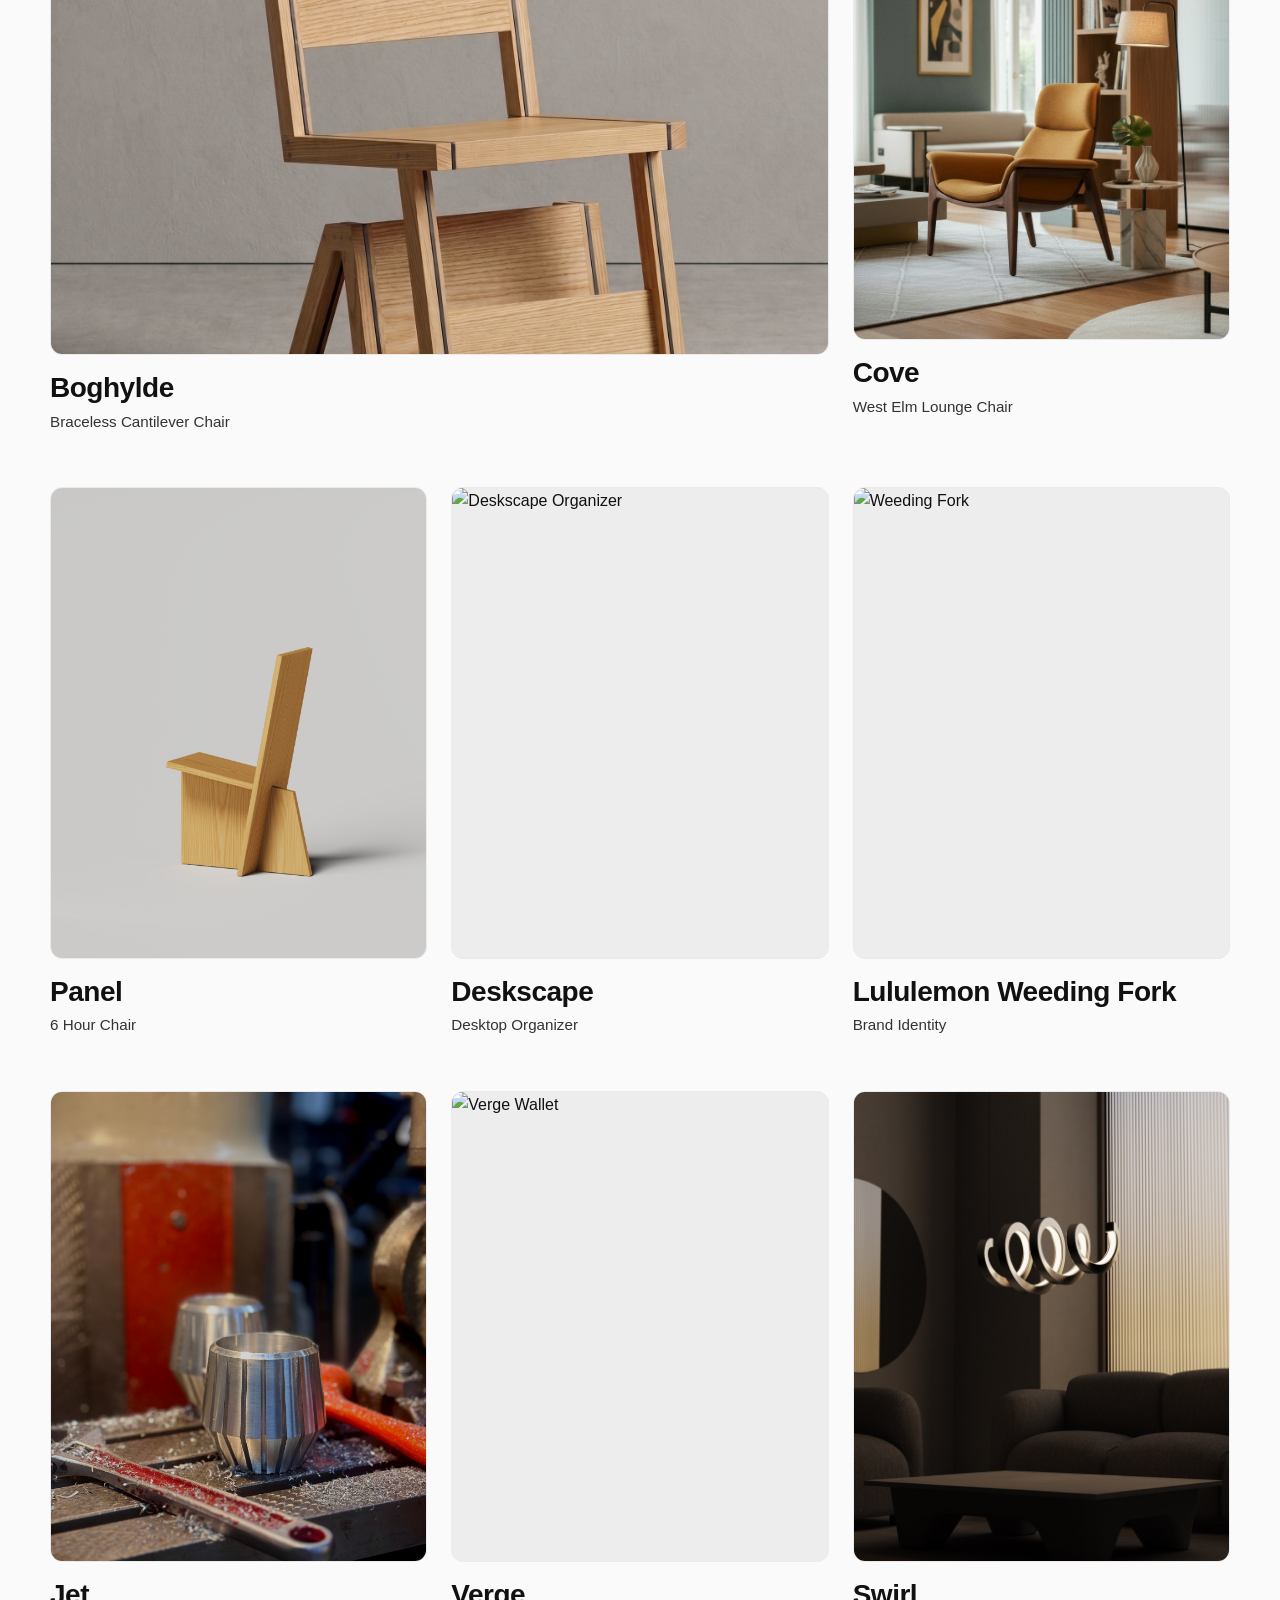
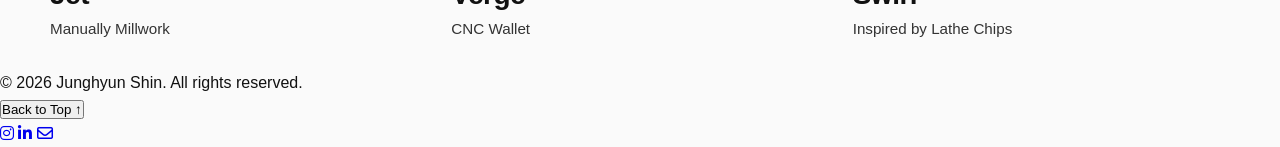
==== commit 2e42902f: "Sept 19 Update" ====
--- a/index.html
+++ b/index.html
@@ -120,7 +120,7 @@
         <!-- 4. Boghylde (Double-wide Video Card) -->
         <a href="Furniture/boghylde.html" class="project-card featured-double">
             <div class="project-image-container">
-                <video autoplay loop muted playsinline>
+                <video autoplay loop muted playsinline webkit-playsinline preload="auto" poster="assets/Boghylde/boghylde_natural_photoshoot1.png" class="project-video">
                     <source src="assets/Boghylde/Boghylde chair render v3.81.mp4" type="video/mp4">
                     Your browser does not support the video tag.
                 </video>
--- a/style.css
+++ b/style.css
@@ -40,10 +40,10 @@
 :root {
     --bg-color: #fafafa;
     --text-primary: #111111;
-    --text-secondary: #777777;
+    --text-secondary: #333333;
     --accent-color: #222222;
     --border-color: #eaeaea;
-    --side-padding: 10px;
+    --side-padding: 50px;
     --card-bg: #ededed;
 }
 
@@ -83,9 +83,9 @@
     justify-content: space-between;
     align-items: center;
     width: 100%;
-    max-width: 1400px;
+    max-width: 1600px;
     margin: 0 auto;
-    padding: 1rem var(--side-padding); /* Adjusted from 1.5rem to 1rem */
+    padding: 1rem var(--side-padding);
 }
 
 .navbar.nav-hidden {
@@ -182,7 +182,7 @@
 .hero-slideshow,
 .project-hero-image {
     position: sticky;
-    top: 0; /* Changed from 70px to 0 for desktop */
+    top: 0;
     z-index: 1;
 }
 
@@ -233,7 +233,7 @@
     left: 50%;
     transform: translateX(-50%);
     width: 100%;
-    max-width: 1400px;
+    max-width: 1600px;
     padding: 0 var(--side-padding);
     display: flex;
     justify-content: flex-end; /* Keeps it on the right side */
@@ -301,17 +301,17 @@
 .work-section h2 {
     text-align: left;
     font-size: 0.75rem;
-    font-weight: 700;
+    font-weight: 600;
     text-transform: uppercase;
-    letter-spacing: 2.5px;
-    margin-bottom: 2rem;
+    letter-spacing: 2px;
+    margin-bottom: 1.5rem; /* Reduced manually from 2.5rem */
     color: var(--text-secondary);
 }
 
 .project-grid {
     display: grid;
-    grid-template-columns: repeat(auto-fit, minmax(450px, 1fr));
-    gap: 4rem 2.5rem;
+    grid-template-columns: repeat(3, 1fr);
+    gap: 3.5rem 1.5rem;
     grid-auto-flow: dense;
 }
 
@@ -330,7 +330,7 @@
     overflow: hidden;
     border: 1px solid var(--border-color);
     background-color: var(--card-bg);
-    border-radius: 8px;
+    border-radius: 12px;
 }
 
 .project-image-container img,
@@ -341,34 +341,49 @@
     display: block;
 }
 
+.mobile-image, .mobile-hero {
+    display: none;
+}
+
+.project-video {
+    width: 100%;
+    height: 100%;
+    object-fit: cover;
+    display: block;
+}
+
 .project-info {
-    padding-top: 0.75rem;
-    font-size: 2rem;
-    font-weight: 800;
-    letter-spacing: -0.05rem;
+    padding-top: 1rem;
+    font-size: 1.75rem;
+    font-weight: 700;
+    letter-spacing: -0.03rem;
     color: var(--text-primary);
     line-height: 1.2;
 }
 
 .project-info span {
     display: block;
-    font-size: 1rem;
+    font-size: 0.95rem;
     font-weight: 400;
     letter-spacing: 0rem;
     color: var(--text-secondary);
-    margin-top: 0.75rem;
+    margin-top: 0.5rem;
 }
 
 /* ==========================================================================
-   5. SPECIAL 2-COLUMN VIDEO SPAN
+   5. SPECIAL 2-COLUMN HORIZONTAL SPAN
    ========================================================================== */
 .featured-double {
     grid-column: span 2;
+    grid-row: span 1;
+    height: 100%;
 }
 
 .featured-double .project-image-container {
-    height: calc((100% * 2) + 4rem);
-    aspect-ratio: auto;
+    aspect-ratio: 1.6 / 1;
+    width: 100%;
+    height: auto;
+    flex-grow: 1;
 }
 
 /* ==========================================================================
@@ -385,6 +400,14 @@
 
     .featured-double {
         grid-column: span 2;
+        grid-row: span 1;
+        height: 100%;
+    }
+
+    .featured-double .project-image-container {
+        aspect-ratio: 1.6 / 1;
+        height: auto;
+        flex-grow: 1;
     }
 }
 
@@ -404,6 +427,7 @@
     }
     .featured-double {
         grid-column: span 1;
+        grid-row: span 1;
     }
     .project-image-container {
         aspect-ratio: 4 / 5 !important; /* Force 4:5 ratio on mobile */
@@ -411,6 +435,17 @@
     .slideshow-container {
         aspect-ratio: 16 / 10; /* Changed to 16:10 ratio on mobile */
     }
+
+    .slideshow-indicators {
+        bottom: 2rem; /* Shift it down a bit */
+        justify-content: flex-start; /* Aligned to the left */
+        padding: 0 var(--side-padding); /* Use global side padding to align with grid */
+    }
+
+    .slideshow-indicators-inner {
+        gap: 0.5rem; /* Tighter gap on mobile if needed */
+    }
+
     .featured-double .project-image-container {
         height: auto;
     }
@@ -567,6 +602,28 @@
     margin-bottom: 0.75rem;
 }
 
+@media (max-width: 1100px) {
+    .gallery-grid,
+    .gallery-2-col,
+    .project-gallery,
+    .gallery-row-3,
+    .gallery-row-mixed,
+    .user-research-grid,
+    .text-grid-3,
+    .side-visual-block,
+    .centered-image-section,
+    .problem-header-section,
+    .almost-full-bleed,
+    .narrow-container {
+        grid-template-columns: 1fr;
+        gap: 30px;
+        width: 100% !important;
+        max-width: 100% !important;
+        padding-left: var(--side-padding) !important;
+        padding-right: var(--side-padding) !important;
+    }
+}
+
 @media (max-width: 768px) {
     .expertise-list {
         max-width: 100%;
@@ -651,6 +708,9 @@
 
 .project-page main {
     width: 100%;
+    background-color: var(--bg-color);
+    position: relative;
+    z-index: 10;
 }
 
 .narrow-container {
@@ -664,22 +724,30 @@
 /* Side-by-Side Technical Block */
 .side-visual-block {
     display: grid;
-    grid-template-columns: 1fr 1fr;
-    gap: 8rem;
+    grid-template-columns: 2fr 1fr; /* Aggressive ratio to prioritize image scale */
+    gap: 4rem;
     align-items: center;
-    margin: 4rem 0;
+    margin: 2rem 0; /* Reduced margin to tighten vertical rhythm */
     padding: 0 var(--side-padding);
+}
+
+.side-visual-media {
+    overflow: hidden;
+    width: 100%;
 }
 
 .side-visual-media video,
 .side-visual-media img {
-    width: 100%;
+    width: 100%; /* Reset to 100% for standard layout */
     height: auto;
     display: block;
 }
 
 .side-visual-content {
     max-width: 600px;
+    margin-left: 0; /* Removed negative overlap */
+    z-index: 2;
+    position: relative;
 }
 
 .feature-item {
@@ -687,26 +755,59 @@
 }
 
 .feature-item h3 {
-    font-size: 0.9rem;
-    font-style: italic;
+    font-size: 0.8rem;
+    text-transform: uppercase;
+    letter-spacing: 1.5px;
     font-weight: 700;
     color: var(--text-primary);
-    margin-bottom: 0.5rem;
+    margin-bottom: 0.75rem;
 }
 
 .feature-item p {
-    font-size: 1.05rem;
+    font-size: 1rem;
     color: var(--text-secondary);
     line-height: 1.6;
 }
 
 .feature-footer-text {
-    font-size: 1rem;
-    font-style: italic;
+    font-size: 0.95rem;
     color: var(--text-secondary);
-    margin-top: 3rem;
-    line-height: 1.5;
-}
+    margin-top: 3.5rem;
+    line-height: 1.6;
+    border-top: 1px solid var(--border-color);
+    padding-top: 1.5rem;
+    max-width: 90%;
+}
+
+/* Process Image Grids */
+.process-image-grid-6 {
+    display: grid;
+    grid-template-columns: repeat(3, 1fr);
+    gap: 10px;
+    width: 100%;
+}
+
+.process-image-grid-6 img {
+    width: 100% !important;
+    aspect-ratio: 4 / 5; /* Forces a professional portrait ratio */
+    object-fit: cover;
+    border-radius: 4px;
+}
+
+.process-image-grid-2 {
+    display: grid;
+    grid-template-columns: 1fr 1.2fr; /* Match the FEA mockup look */
+    gap: 15px;
+    width: 100%;
+}
+
+.process-image-grid-2 img {
+    width: 100% !important; /* Override the 120% from parent */
+    height: auto;
+    object-fit: contain;
+}
+
+
 
 /* User Research Grid */
 .user-research-grid {
@@ -754,18 +855,86 @@
 .technical-block {
     width: 100%;
     margin-bottom: 0;
-    padding: 4rem 0;
+    padding: 2rem 0; /* Reduced padding from 4rem */
     border-top: 1px solid var(--border-color);
     background-color: var(--bg-color);
+    min-height: 80vh;
+    display: flex;
+    flex-direction: column;
+    justify-content: center;
+}
+
+.technical-block .narrow-container {
+    display: flex;
+    flex-direction: column;
+    gap: 1rem; /* Reduced gap from 1.5rem */
+}
+
+/* Ensure no double padding inside narrow-container */
+.narrow-container .project-description,
+.narrow-container .project-description .description-inner,
+.narrow-container .project-gallery,
+.narrow-container .gallery-grid,
+.narrow-container .gallery-2-col,
+.narrow-container .description-text {
+    padding-left: 0 !important;
+    padding-right: 0 !important;
+    max-width: none !important;
+    margin-left: 0 !important;
+    margin-right: 0 !important;
 }
 
 .technical-block .project-description {
-    padding: 0; /* Let global centering handle this */
-    margin-bottom: 1rem;
-}
-
-.technical-block .project-gallery {
-    padding: 0; /* Let global centering handle this */
+    padding: 0;
+    margin: 0;
+    background: transparent;
+}
+
+/* Ensure no double padding on description inside narrow-container */
+.narrow-container .project-description .description-inner {
+    max-width: none;
+    padding-left: 0;
+    padding-right: 0;
+    margin: 0;
+}
+
+/* Wide Viewport Side-by-Side */
+@media (min-width: 1000px) {
+    .technical-block .process-side-layout {
+        display: grid;
+        grid-template-columns: 2fr 1fr;
+        gap: 4rem;
+        align-items: start;
+    }
+
+    .technical-block .process-side-layout .gallery-caption {
+        margin-top: 0;
+        text-align: left;
+    }
+
+    .technical-block .process-side-layout .process-image-grid-6 {
+        max-height: 70vh;
+    }
+}
+
+.technical-block .description-text {
+    flex: none; /* Prevents title from growing and creating empty space */
+}
+
+.technical-block .description-text h2 {
+    margin-bottom: 0.25rem; /* Reduced from 0.5rem or 1rem */
+}
+
+.technical-block .description-text p {
+    margin-bottom: 0;
+}
+
+.technical-block img {
+    max-height: 55vh; /* Scale visuals to fit within viewport */
+    width: auto;
+    margin: 0 auto;
+    display: block;
+    object-fit: contain;
 }
 
 /* Restored narrow-container functionality to align content */
@@ -773,17 +942,20 @@
     max-width: 1100px;
     margin: 0 auto;
     width: 100%;
+    padding-left: var(--side-padding);
+    padding-right: var(--side-padding);
 }
 
 .project-hero {
     width: 100%;
-    margin-bottom: 2rem;
+    margin-bottom: 0;
 }
 
 .project-hero-image {
     width: 100%;
-    aspect-ratio: 16 / 9;
-    height: auto;
+    height: 100vh;
+    margin-top: -70px;
+    aspect-ratio: auto;
     overflow: hidden;
     background-color: #ededed;
 }
@@ -801,6 +973,10 @@
     padding: 3rem 0 0;
     text-align: left;
     background-color: var(--bg-color);
+    border-radius: 40px 40px 0 0;
+    position: relative;
+    z-index: 10;
+    box-shadow: 0 -20px 40px rgba(0,0,0,0.05); /* Soft shadow to define the edge */
 }
 
 /* --------------------------------------------------------------------------
@@ -887,6 +1063,28 @@
     display: block;
 }
 
+@media (max-width: 1100px) {
+    .gallery-grid,
+    .gallery-2-col,
+    .project-gallery,
+    .gallery-row-3,
+    .gallery-row-mixed,
+    .user-research-grid,
+    .text-grid-3,
+    .side-visual-block,
+    .centered-image-section,
+    .problem-header-section,
+    .almost-full-bleed,
+    .narrow-container {
+        grid-template-columns: 1fr;
+        gap: 30px;
+        width: 100% !important;
+        max-width: 100% !important;
+        padding-left: var(--side-padding) !important;
+        padding-right: var(--side-padding) !important;
+    }
+}
+
 @media (max-width: 768px) {
     .context-header {
         margin-bottom: 2.5rem;
@@ -916,7 +1114,7 @@
 .project-description .description-inner,
 .user-research-grid,
 .expertise-container {
-    max-width: 1400px;           /* RESTORED TO ORIGINAL WIDTH */
+    max-width: 1600px;           /* ALIGNED WITH PROJECT GRID */
     margin-left: auto;
     margin-right: auto;
     width: 100%;
@@ -932,7 +1130,7 @@
 .technical-block .gallery-grid,
 .technical-block .gallery-2-col,
 .context-block {
-    max-width: 1100px;           /* REDUCED TO 1100PX AS REQUESTED */
+    max-width: 1100px;           /* REDUCED TO 1100PX FOR FOCUS */
     margin-left: auto;
     margin-right: auto;
     width: 100%;
@@ -942,9 +1140,18 @@
     z-index: 10;
 }
 
+.almost-full-bleed {
+    max-width: 1600px !important; /* Aligned with Logo/Header Width */
+    margin-left: auto;
+    margin-right: auto;
+    width: 100%;
+    padding-left: var(--side-padding);
+    padding-right: var(--side-padding);
+}
+
 .project-header h1,
 .project-header .subtitle {
-    max-width: 1400px;
+    max-width: 1600px;
     margin-left: auto;
     margin-right: auto;
     padding-left: var(--side-padding);
@@ -975,20 +1182,20 @@
 }
 
 .description-inner {
-    display: grid;
-    grid-template-columns: 800px auto; /* Paragraph | Metadata */
+    display: flex;
+    flex-wrap: wrap;
     justify-content: space-between;
     gap: 4rem;
     align-items: start;
 }
 
 .description-text {
-    grid-column: 1; /* Paragraph stays on far left, aligned with Title */
-    max-width: 800px;
+    flex: 1 1 800px;
+    max-width: none;
 }
 
 .description-details {
-    grid-column: 2; /* Metadata stays on far right */
+    flex: 0 0 auto;
 }
 
 
@@ -1061,7 +1268,7 @@
 }
 
 .EpipenTiff\.png {
-    max-width: 1400px;
+    max-width: 1600px;
     width: 90%;
     height: auto;
     margin: 0 auto;
@@ -1116,7 +1323,6 @@
 }
 
 .description-details {
-    grid-column: 3;
     display: flex;
     flex-direction: column;
     gap: 0.5rem;
@@ -1167,7 +1373,13 @@
 }
 
 .bottom-gallery {
-    padding: 0 5mm 5mm !important; /* Spacing added back only to bottom grids */
+    width: 100% !important;
+    max-width: none !important;
+    padding-left: max(var(--side-padding), calc((100% - 1100px) / 2)) !important;
+    padding-right: max(var(--side-padding), calc((100% - 1100px) / 2)) !important;
+    padding-top: 0 !important;
+    padding-bottom: 5mm !important;
+    background-color: var(--bg-color);
 }
 
 .project-gallery.full-bleed .gallery-item-full {
@@ -1185,19 +1397,19 @@
 
 .project-gallery.full-bleed .gallery-item-double {
     grid-column: span 9; /* Wider: 75% */
-    height: 65vh;
+    height: 32vh;
     overflow: hidden;
 }
 
 .project-gallery.full-bleed .gallery-item-single {
-    height: 65vh;
+    height: 32vh;
     overflow: hidden;
 }
 
 .project-gallery.full-bleed img {
     height: 100% !important;
     object-fit: cover;
-    object-position: center top; /* Keeps the top of the image visible while cropping the bottom */
+    object-position: center center; /* Vertically centers the image within the frame */
 }
 
 .gallery-2-col {
@@ -1227,7 +1439,13 @@
 }
 
 .bottom-gallery {
-    padding: 0 5mm 5mm !important;
+    width: 100% !important;
+    max-width: none !important;
+    padding-left: max(var(--side-padding), calc((100% - 1100px) / 2)) !important;
+    padding-right: max(var(--side-padding), calc((100% - 1100px) / 2)) !important;
+    padding-top: 0 !important;
+    padding-bottom: 5mm !important;
+    background-color: var(--bg-color);
 }
 
 .gallery-item-full {
@@ -1342,6 +1560,28 @@
     width: 100%;
     height: 100%;
     object-fit: cover;
+}
+
+@media (max-width: 1100px) {
+    .gallery-grid,
+    .gallery-2-col,
+    .project-gallery,
+    .gallery-row-3,
+    .gallery-row-mixed,
+    .user-research-grid,
+    .text-grid-3,
+    .side-visual-block,
+    .centered-image-section,
+    .problem-header-section,
+    .almost-full-bleed,
+    .narrow-container {
+        grid-template-columns: 1fr;
+        gap: 30px;
+        width: 100% !important;
+        max-width: 100% !important;
+        padding-left: var(--side-padding) !important;
+        padding-right: var(--side-padding) !important;
+    }
 }
 
 @media (max-width: 768px) {
@@ -1354,7 +1594,8 @@
     .text-grid-3,
     .side-visual-block,
     .centered-image-section,
-    .problem-header-section {
+    .problem-header-section,
+    .almost-full-bleed {
         grid-template-columns: 1fr;
         gap: 30px;
         width: 100% !important;
@@ -1362,78 +1603,7 @@
     }
 }
 
-@media (max-width: 768px) {
-    /* ---------------------------------------------------------
-       PROJECT PAGE: TITLE, SUBTITLE, BODY & METADATA
-       --------------------------------------------------------- */
-
-    /* 1. MAIN TITLE */
-    .project-header h1 {
-        font-size: 3.5rem;          /* Slightly smaller title for mobile */
-        letter-spacing: -0.03rem;      /* Space between letters */
-        margin-bottom: 0.25rem;      /* Space below title */
-        line-height: 1.1;           /* Height of the lines */
-    }
-
-    /* 2. SUBTITLE */
-    .project-header .subtitle {
-        font-size: 1.5rem;         /* Subtitle Size */
-        letter-spacing: -0.03rem;       /* Space between letters */
-        padding-bottom: 1rem;      /* Reduced spacing between subtitle and paragraph */
-        margin-bottom: 0;
-        font-weight: 500;
-    }
-
-    /* 3. BODY PARAGRAPH */
-    .description-text p {
-        font-size: 1rem;          /* Paragraph Size */
-        letter-spacing: -0.03rem;       /* Space between letters */
-        line-height: 1.6;           /* Space between lines */
-        margin-bottom: 1.5rem;      /* Space between paragraphs */
-    }
-
-    /* 3.5 PROCESS HEADERS (e.g. "Design Driven By Data") */
-    .description-text h2 {
-        font-size: 1.75rem;         /* Process Header Size */
-        letter-spacing: -0.02rem;
-        margin-bottom: 1rem;
-    }
-
-    /* 4. METADATA (Role, Timeline, etc.) */
-    .description-details {
-        display: flex;
-        flex-direction: column;
-        gap: 0.75rem;               /* Space between meta rows */
-        margin-top: 3rem;           /* Gap above metadata block (more than subtitle-to-paragraph) */
-    }
-
-    .detail-item p {
-        font-size: 1rem;            /* Meta Text Size */
-        letter-spacing: -0.03rem;
-        line-height: 1.4;
-        white-space: normal;        /* Allow text to wrap on small screens */
-    }
-
-    .detail-item p strong {
-        width: 100px;               /* Width of the label (e.g., 'ROLE') */
-        font-size: 1rem;          /* Label Size */
-        letter-spacing: -0.03rem;    /* Label Letter Spacing */
-    }
-
-    /* ---------------------------------------------------------
-       PROJECT PAGE: LAYOUT & GALLERIES
-       --------------------------------------------------------- */
-    .project-header {
-        padding-top: 2rem;         /* Space between Hero Image and Title */
-    }
-
-    .description-inner {
-        display: block;
-        gap: 0;
-    }
-    .description-text, .description-details {
-        width: 100%;
-    }
+@media (max-width: 1100px) {
     .gallery-grid,
     .gallery-2-col,
     .project-gallery,
@@ -1443,7 +1613,103 @@
     .text-grid-3,
     .side-visual-block,
     .centered-image-section,
-    .problem-header-section {
+    .problem-header-section,
+    .almost-full-bleed,
+    .narrow-container {
+        grid-template-columns: 1fr;
+        gap: 30px;
+        width: 100% !important;
+        max-width: 100% !important;
+        padding-left: var(--side-padding) !important;
+        padding-right: var(--side-padding) !important;
+    }
+}
+
+@media (max-width: 768px) {
+    /* ---------------------------------------------------------
+       PROJECT PAGE: TITLE, SUBTITLE, BODY & METADATA
+       --------------------------------------------------------- */
+
+    /* 1. MAIN TITLE */
+    .project-header h1 {
+        font-size: 3.5rem;          /* Slightly smaller title for mobile */
+        letter-spacing: -0.03rem;      /* Space between letters */
+        margin-bottom: 0.25rem;      /* Space below title */
+        line-height: 1.1;           /* Height of the lines */
+    }
+
+    /* 2. SUBTITLE */
+    .project-header .subtitle {
+        font-size: 1.5rem;         /* Subtitle Size */
+        letter-spacing: -0.03rem;       /* Space between letters */
+        padding-bottom: 1rem;      /* Reduced spacing between subtitle and paragraph */
+        margin-bottom: 0;
+        font-weight: 500;
+    }
+
+    /* 3. BODY PARAGRAPH */
+    .description-text p {
+        font-size: 1rem;          /* Paragraph Size */
+        letter-spacing: -0.03rem;       /* Space between letters */
+        line-height: 1.6;           /* Space between lines */
+        margin-bottom: 1.5rem;      /* Space between paragraphs */
+    }
+
+    /* 3.5 PROCESS HEADERS (e.g. "Design Driven By Data") */
+    .description-text h2 {
+        font-size: 1.75rem;         /* Process Header Size */
+        letter-spacing: -0.02rem;
+        margin-bottom: 1rem;
+    }
+
+    /* 4. METADATA (Role, Timeline, etc.) */
+    .description-details {
+        display: flex;
+        flex-direction: column;
+        gap: 0.75rem;               /* Space between meta rows */
+        margin-top: 3rem;           /* Gap above metadata block (more than subtitle-to-paragraph) */
+    }
+
+    .detail-item p {
+        font-size: 1rem;            /* Meta Text Size */
+        letter-spacing: -0.03rem;
+        line-height: 1.4;
+        white-space: normal;        /* Allow text to wrap on small screens */
+    }
+
+    .detail-item p strong {
+        width: 100px;               /* Width of the label (e.g., 'ROLE') */
+        font-size: 1rem;          /* Label Size */
+        letter-spacing: -0.03rem;    /* Label Letter Spacing */
+    }
+
+    /* ---------------------------------------------------------
+       PROJECT PAGE: LAYOUT & GALLERIES
+       --------------------------------------------------------- */
+    .project-header {
+        padding-top: 1.5rem;         /* Space between Hero Image and Title */
+        margin-top: 0;
+        border-radius: 30px 30px 0 0;
+    }
+
+    .description-inner {
+        display: block;
+        gap: 0;
+    }
+    .description-text, .description-details {
+        width: 100%;
+    }
+    .gallery-grid,
+    .gallery-2-col,
+    .project-gallery,
+    .gallery-row-3,
+    .gallery-row-mixed,
+    .user-research-grid,
+    .text-grid-3,
+    .side-visual-block,
+    .centered-image-section,
+    .problem-header-section,
+    .almost-full-bleed {
         grid-template-columns: 1fr;
         gap: 30px;                  /* SPACE BETWEEN IMAGES IN A GRID */
         width: 100% !important;
@@ -1452,8 +1718,9 @@
         padding-right: var(--side-padding) !important;
     }
     .project-hero-image {
-        aspect-ratio: 16 / 10;
-        height: auto;
+        height: 100vh;
+        margin-top: -70px;
+        aspect-ratio: auto;
     }
     .project-description {
         padding-bottom: 3rem;      /* Use padding instead of margin */
@@ -1511,7 +1778,7 @@
     position: relative;
     z-index: 10;
     border-top: 1px solid var(--border-color);
-    padding-bottom: 2rem; /* Changed from margin-bottom to padding-bottom to keep background solid */
+    padding-bottom: 0; /* Reduced to pull next section closer */
 }
 
 .process-preview {
@@ -1523,7 +1790,7 @@
     justify-content: center;
     align-items: flex-end;
     background-color: var(--bg-color);
-    padding-bottom: 2rem;
+    padding-bottom: 0.5rem; /* Reduced to bring button closer to bottom */
     transition: height 0.6s cubic-bezier(0.4, 0, 0.2, 1);
 }
 
@@ -1597,6 +1864,12 @@
     transition: max-height 1s cubic-bezier(0, 1, 0, 1);
 }
 
+.process-content h2,
+.process-content h3,
+.process-content .description-text h2 {
+    color: var(--text-primary);
+}
+
 .expandable-process-wrapper.active .process-content {
     max-height: 10000px;
     transition: max-height 1s cubic-bezier(1, 0, 1, 0);
@@ -1628,6 +1901,28 @@
     margin-bottom: 0;
     /* Keeps it centered relative to the now smaller process-preview */
     transform: translateY(-20px);
+}
+
+@media (max-width: 1100px) {
+    .gallery-grid,
+    .gallery-2-col,
+    .project-gallery,
+    .gallery-row-3,
+    .gallery-row-mixed,
+    .user-research-grid,
+    .text-grid-3,
+    .side-visual-block,
+    .centered-image-section,
+    .problem-header-section,
+    .almost-full-bleed,
+    .narrow-container {
+        grid-template-columns: 1fr;
+        gap: 30px;
+        width: 100% !important;
+        max-width: 100% !important;
+        padding-left: var(--side-padding) !important;
+        padding-right: var(--side-padding) !important;
+    }
 }
 
 @media (max-width: 768px) {
@@ -1692,6 +1987,28 @@
 .text-rise { color: #27AE60; }
 .text-dip { color: #F39C12; }
 .text-recover { color: #829460; }
+
+@media (max-width: 1100px) {
+    .gallery-grid,
+    .gallery-2-col,
+    .project-gallery,
+    .gallery-row-3,
+    .gallery-row-mixed,
+    .user-research-grid,
+    .text-grid-3,
+    .side-visual-block,
+    .centered-image-section,
+    .problem-header-section,
+    .almost-full-bleed,
+    .narrow-container {
+        grid-template-columns: 1fr;
+        gap: 30px;
+        width: 100% !important;
+        max-width: 100% !important;
+        padding-left: var(--side-padding) !important;
+        padding-right: var(--side-padding) !important;
+    }
+}
 
 @media (max-width: 768px) {
     .wave-overlay-section {
@@ -1747,7 +2064,7 @@
     display: grid;
     grid-template-columns: repeat(3, 1fr);
     gap: 4rem;
-    max-width: 1400px;
+    max-width: 1600px;
     margin: 0 auto;
     padding: 0 var(--side-padding);
 }
@@ -1807,6 +2124,28 @@
         width: 140px;
         height: 140px;
         font-size: 0.9rem;
+    }
+}
+
+@media (max-width: 1100px) {
+    .gallery-grid,
+    .gallery-2-col,
+    .project-gallery,
+    .gallery-row-3,
+    .gallery-row-mixed,
+    .user-research-grid,
+    .text-grid-3,
+    .side-visual-block,
+    .centered-image-section,
+    .problem-header-section,
+    .almost-full-bleed,
+    .narrow-container {
+        grid-template-columns: 1fr;
+        gap: 30px;
+        width: 100% !important;
+        max-width: 100% !important;
+        padding-left: var(--side-padding) !important;
+        padding-right: var(--side-padding) !important;
     }
 }
 
@@ -1866,37 +2205,46 @@
     flex-direction: column;
     justify-content: center;
     overflow: hidden;
+    padding-top: 2rem;
+    padding-bottom: 2rem;
 }
 
 .carousel-header {
     display: flex;
     justify-content: center;
-    gap: 0.5rem;
-    margin-bottom: 3rem;
+    gap: 1.5rem;
+    max-width: 1600px;
+    width: calc(100% - (var(--side-padding) * 2));
+    margin: 0 auto 1.5rem;
+    font-size: 2rem;
+    color: var(--text-secondary);
+}
+
+.carousel-label {
+    transition: transform 0.5s cubic-bezier(0.4, 0, 0.2, 1),
+                opacity 0.5s cubic-bezier(0.4, 0, 0.2, 1),
+                color 0.5s ease;
+    font-weight: 700; /* Keep it bold to prevent layout jumping */
     font-size: 2.5rem;
-    color: var(--text-secondary);
-}
-
-.carousel-label {
-    transition: all 0.3s ease;
-    font-weight: 300;
-    opacity: 0.2;
+    opacity: 0.15;
+    transform: scale(0.8);
+    display: inline-block;
 }
 
 .carousel-label.active {
-    font-weight: 700;
-    color: var(--text-primary);
     opacity: 1;
+    transform: scale(1);
+    color: var(--text-primary);
 }
 
 .carousel-main {
-    max-width: 1400px;
+    max-width: 1600px;
     width: calc(100% - (var(--side-padding) * 2));
     margin: 0 auto;
     position: relative;
     aspect-ratio: 16 / 9;
     overflow: hidden; /* Acts as a window */
-    border-radius: 4px;
+    border-radius: 40px;
 }
 
 .carousel-track {
@@ -1904,7 +2252,7 @@
     flex-direction: column;
     width: 100%;
     /* Remove height: 100% so it can grow with its content */
-    transition: transform 0.1s linear;
+    transition: transform 0.7s cubic-bezier(0.4, 0, 0.2, 1);
 }
 
 .carousel-slide {
@@ -1927,7 +2275,12 @@
     z-index: 5;
     pointer-events: none;
     opacity: 0;
-    /* transition: transform 0.1s linear; (Commented out to use direct JS mapping) */
+    transition: opacity 0.5s ease, transform 0.5s ease;
+}
+
+.slide-overlay.active {
+    opacity: 1;
+    transform: translateX(0) !important;
 }
 
 .slide-overlay.left-mid {
@@ -1945,34 +2298,36 @@
 .slide-overlay.bottom-spread {
     left: 5%;
     right: 5%;
-    bottom: 0%;
+    bottom: 5%;
+    top: auto;
     display: flex;
     justify-content: space-between;
-    text-align: center;
+    text-align: left; /* Align text to left inside blocks */
 }
 
 .mode-block {
     flex: 1;
+    padding: 0 1rem;
 }
 
 .overlay-small {
-    font-size: 1rem;
+    font-size: 0.9rem;
     font-weight: 400;
     color: var(--text-secondary);
-    margin-bottom: 1.5rem;
+    margin-bottom: 1rem;
 }
 
 .overlay-main {
-    font-size: 3rem;
+    font-size: 2.25rem;
     font-weight: 700;
     color: var(--text-primary);
     line-height: 1.1;
-    margin-bottom: 0.5rem;
+    margin-bottom: 0.25rem;
     text-shadow: 0 2px 10px rgba(0,0,0,0.1);
 }
 
 .overlay-stat {
-    font-size: 1.25rem;
+    font-size: 1.1rem;
     font-weight: 600;
     color: #E74C3C; /* Red for decrease/dip */
     text-shadow: 0 2px 10px rgba(0,0,0,0.1);
@@ -1990,16 +2345,40 @@
     display: none; /* Hidden on desktop */
 }
 
-@media (max-width: 768px) {
+@media (max-width: 1100px) {
+    .gallery-grid,
+    .gallery-2-col,
+    .project-gallery,
+    .gallery-row-3,
+    .gallery-row-mixed,
+    .user-research-grid,
+    .text-grid-3,
+    .side-visual-block,
+    .centered-image-section,
+    .problem-header-section,
+    .almost-full-bleed,
+    .narrow-container {
+        grid-template-columns: 1fr;
+        gap: 30px;
+        width: 100% !important;
+        max-width: 100% !important;
+        padding-left: var(--side-padding) !important;
+        padding-right: var(--side-padding) !important;
+    }
+}
+
+@media (max-width: 1100px) {
     .slide-overlay {
-        display: none !important; /* Hide original overlays on mobile */
+        display: none !important; /* Hide original overlays when text moves below */
     }
 
     .mobile-carousel-text {
         display: block;
-        width: 100%;
-        padding: 2rem var(--side-padding);
-        min-height: 150px;
+        max-width: 1600px;
+        width: calc(100% - (var(--side-padding) * 2));
+        margin: 0 auto;
+        padding: 0.5rem 0 2rem;
+        min-height: auto;
         background-color: var(--bg-color);
         transition: opacity 0.5s ease;
         text-align: left;
@@ -2014,134 +2393,96 @@
     }
 
     .mobile-carousel-text .bottom-spread {
-        flex-direction: column;
-        gap: 1.5rem;
+        display: grid;
+        grid-template-columns: repeat(4, 1fr);
+        gap: 2rem;
     }
 
     .mobile-carousel-text .mode-block {
         padding: 0;
+        margin-bottom: 0;
+        border-bottom: none;
+        padding-bottom: 0;
+    }
+
+    .mobile-carousel-text .mode-block:last-child {
+        border-bottom: none;
     }
 
     .mobile-carousel-text .overlay-main {
-        font-size: 1.5rem;
+        font-size: 1.5rem; /* Increased size */
+        margin-bottom: 0.2rem;
     }
 
     .mobile-carousel-text .overlay-small {
-        font-size: 0.9rem;
-        line-height: 1.4;
-    }
-}
-
-@media (max-width: 768px) {
+        font-size: 0.8rem;
+        line-height: 1.3;
+        color: var(--text-secondary);
+    }
+
+    .mobile-carousel-text .overlay-stat {
+        font-size: 0.95rem;
+        margin-bottom: 0.2rem;
+    }
+
     .carousel-slide {
         aspect-ratio: 4 / 3;
     }
-}
-
-@media (max-width: 768px) {
+
     .rotating-carousel {
-        height: 400vh; /* Slightly shorter on mobile */
+        height: 450vh;
+    }
+
+    .carousel-sticky-wrapper {
+        padding-top: 2rem;
+        padding-bottom: 1rem;
+        justify-content: flex-start;
     }
 
     .carousel-header {
-        font-size: 1.25rem;
-        gap: 0.25rem;
-        margin-bottom: 2rem;
+        justify-content: center;
+        width: calc(100% - (var(--side-padding) * 2));
+        margin: 0 auto 1.5rem; /* Increased margin-bottom */
+        font-size: 1.1rem; /* Increased size */
+        gap: 0.75rem; /* Increased gap */
+        white-space: nowrap;
+    }
+
+    .carousel-header::-webkit-scrollbar {
+        display: none;
+    }
+
+    .carousel-label {
+        font-size: 1.1rem; /* Matched header size */
+        flex-shrink: 0;
     }
 
     .carousel-main {
         aspect-ratio: 4 / 3;
-    }
-}
-
-/* ==========================================================================
-   8. FOOTER
-   ========================================================================== */
-.footer {
-    width: 100%;
-    border-top: 0px solid var(--border-color);
-    background-color: #000000;
-}
-
-.footer-inner {
-    display: grid;
-    grid-template-columns: 1fr auto 1fr;
-    align-items: center;
-    max-width: 1600px;
-    margin: 0 auto;
-    padding: 3rem var(--side-padding) 4rem;
-}
-
-.footer-info {
-    font-size: 0.9rem;
-    color: #ffffff;
-    grid-column: 1;
-}
-
-.back-to-top {
-    grid-column: 2;
-    background: none;
-    border: none;
-    font-family: inherit;
-    font-size: 0.9rem;
-    font-weight: 500;
-    color: #ffffff;
-    cursor: pointer;
-    display: flex;
-    flex-direction: column-reverse;
-    align-items: center;
-    gap: 0.5rem;
-    transition: opacity 0.3s ease;
-}
-
-.back-to-top:hover {
-    opacity: 0.6;
-}
-
-.back-to-top .arrow {
-    font-size: 1.2rem;
-    animation: bounce 2s infinite;
-}
-
-@keyframes bounce {
-    0%, 20%, 50%, 80%, 100% {
-        transform: translateY(0);
-    }
-    40% {
-        transform: translateY(-5px);
-    }
-    60% {
-        transform: translateY(-3px);
-    }
-}
-
-.footer-socials {
-    grid-column: 3;
-    display: flex;
-    justify-content: flex-end;
-    gap: 1.75rem;
-}
-
-.footer-socials a {
-    color: #ffffff;
-    font-size: 1.5rem;
-    text-decoration: none;
-    transition: opacity 0.3s ease;
-}
-
-.footer-socials a:hover {
-    opacity: 0.6;
+        border-radius: 20px;
+        width: calc(100% - (var(--side-padding) * 2));
+        margin-bottom: 0.5rem;
+    }
 }
 
 @media (max-width: 768px) {
     .footer-inner {
         display: flex;
-        flex-direction: column-reverse;
-        gap: 2rem;
+        flex-direction: column;
+        gap: 2.5rem;
         text-align: center;
     }
 
+    .back-to-top {
+        order: 1;
+    }
+
     .footer-socials {
+        order: 2;
         justify-content: center;
     }
-}
+
+    .footer-info {
+        order: 3;
+    }
+}
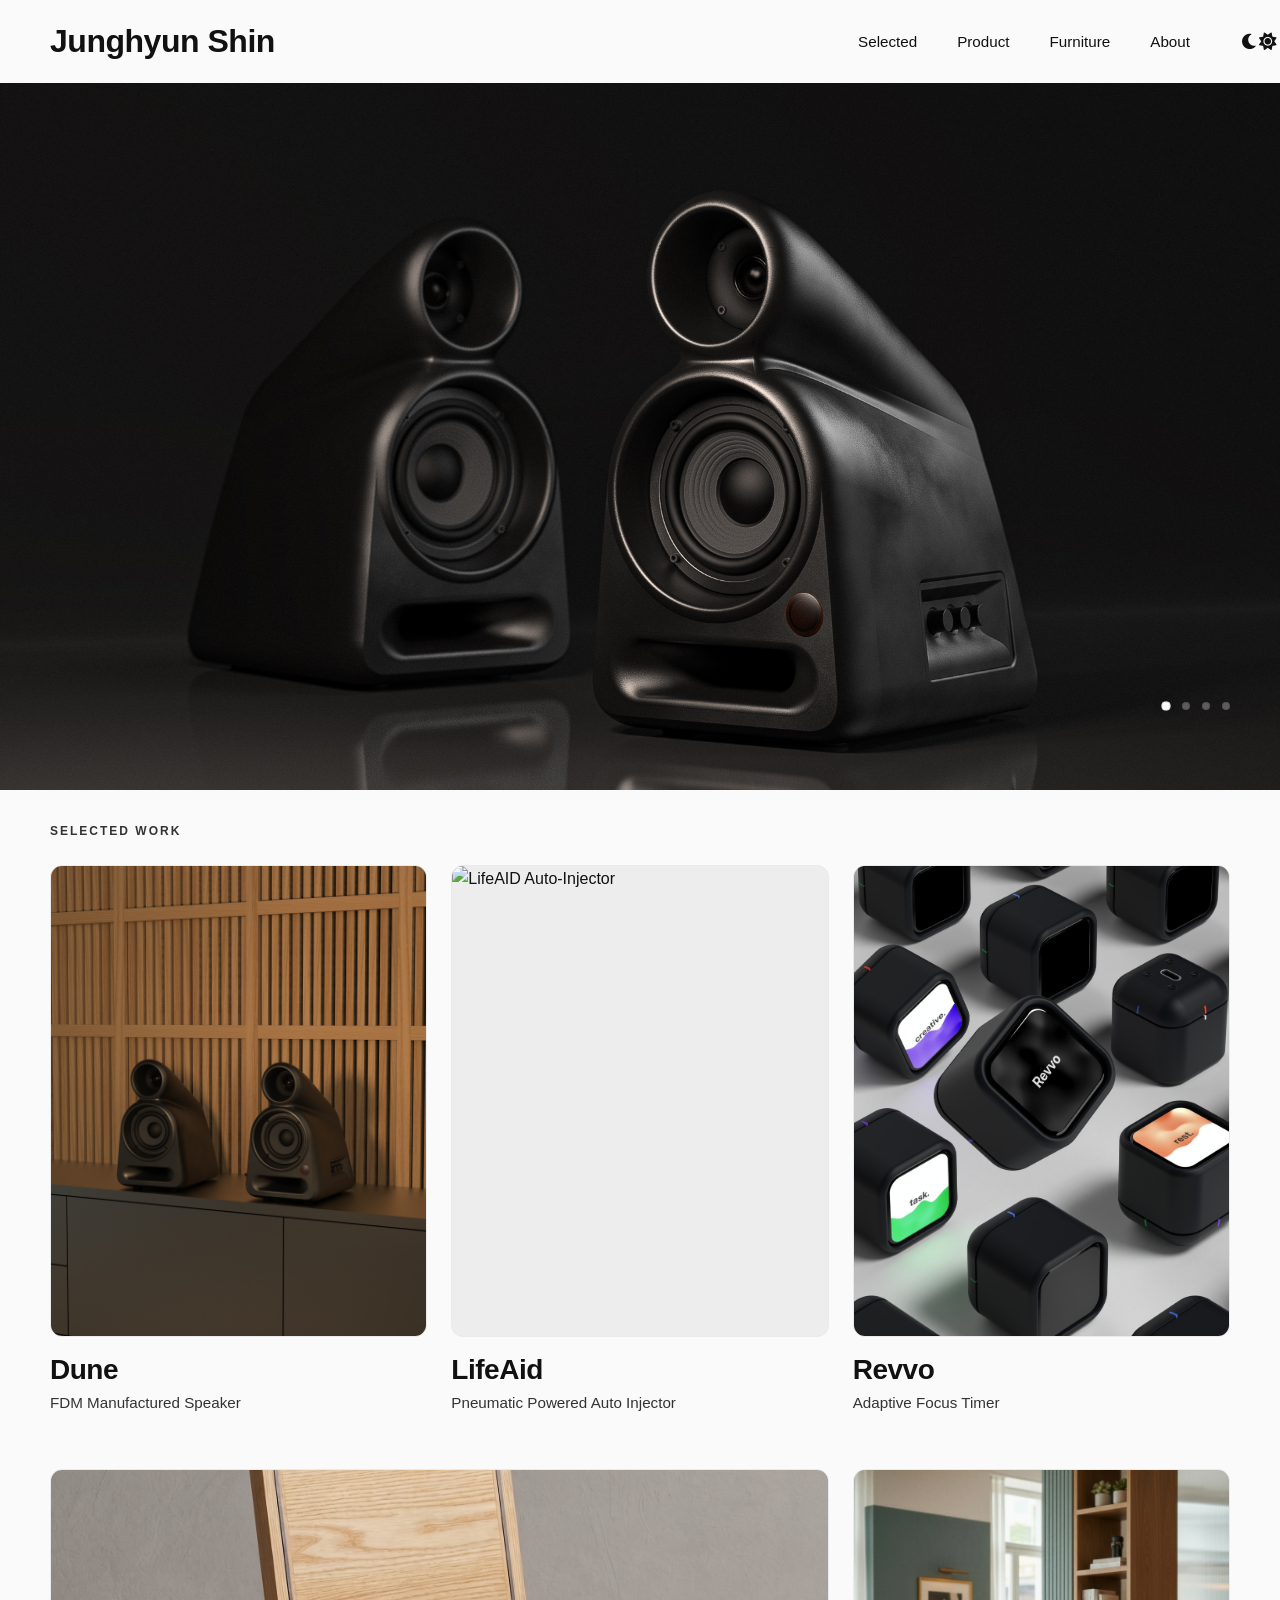
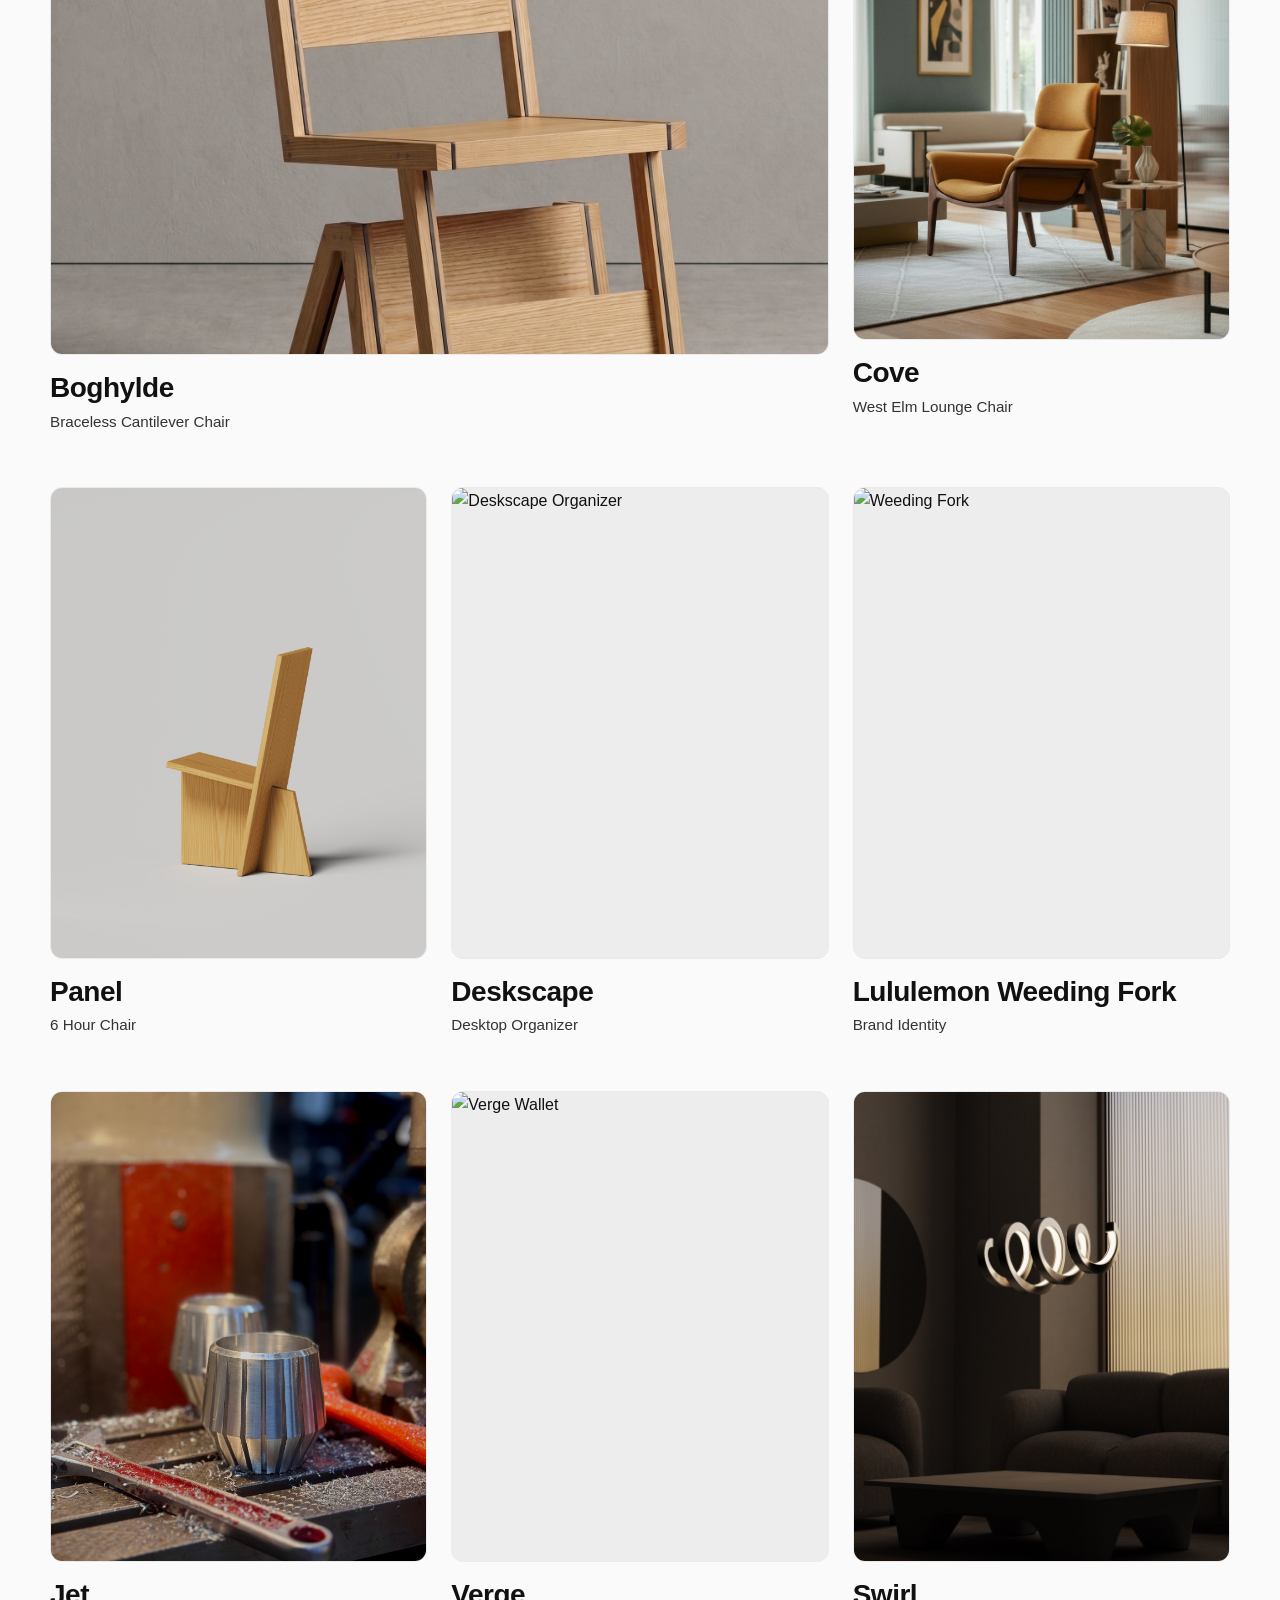
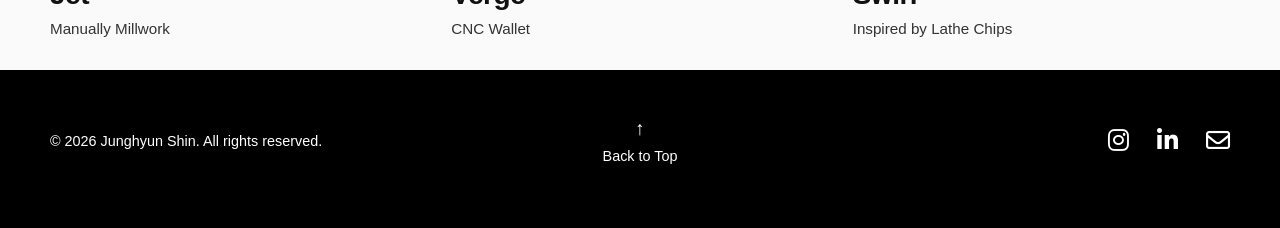
==== commit 7b86215d: "update" ====
--- a/index.html
+++ b/index.html
@@ -228,9 +228,9 @@
             <span class="arrow">↑</span>
         </button>
         <div class="footer-socials">
-            <a href="https://instagram.com" target="_blank" aria-label="Instagram"><i class="fab fa-instagram"></i></a>
-            <a href="https://linkedin.com" target="_blank" aria-label="LinkedIn"><i class="fab fa-linkedin-in"></i></a>
-            <a href="mailto:yourgmail@gmail.com" aria-label="Email"><i class="far fa-envelope"></i></a>
+            <a href="https://www.instagram.com/shin_junghyunny/" target="_blank" aria-label="Instagram"><i class="fab fa-instagram"></i></a>
+            <a href="https://www.linkedin.com/in/junghyun-shin-37a6271bb" target="_blank" aria-label="LinkedIn"><i class="fab fa-linkedin-in"></i></a>
+            <a href="mailto:andreashin01@gmail.com" aria-label="Email"><i class="far fa-envelope"></i></a>
         </div>
     </div>
 </footer>
--- a/style.css
+++ b/style.css
@@ -1,6 +1,11 @@
 /* ==========================================================================
    1. GLOBAL RESETS & VARIABLES
    ========================================================================== */
+html, body {
+    overflow-x: hidden;
+    width: 100%;
+}
+
 html {
   scrollbar-width: none; /* Firefox */
   -ms-overflow-style: none; /* IE and Edge */
@@ -279,8 +284,7 @@
 .gallery-grid,
 .gallery-2-col,
 .user-research-grid,
-.about-page-specific,
-.footer {
+.about-page-specific {
     position: relative;
     z-index: 10;
     width: 100%;
@@ -306,6 +310,21 @@
     letter-spacing: 2px;
     margin-bottom: 1.5rem; /* Reduced manually from 2.5rem */
     color: var(--text-secondary);
+}
+
+.project-header h1,
+.project-header .subtitle,
+.project-description .description-inner,
+.user-research-grid,
+.expertise-container {
+    max-width: 1600px;
+    margin-left: auto;
+    margin-right: auto;
+    width: 100%;
+    padding-left: var(--side-padding);
+    padding-right: var(--side-padding);
+    position: relative;
+    z-index: 10;
 }
 
 .project-grid {
@@ -1109,19 +1128,14 @@
 }
 
 /* 1. MAIN INTRO WIDTH (Title, Subtitle, Paragraph, Metadata, Expertise) */
-.project-header h1,
-.project-header .subtitle,
-.project-description .description-inner,
-.user-research-grid,
-.expertise-container {
-    max-width: 1600px;           /* ALIGNED WITH PROJECT GRID */
-    margin-left: auto;
-    margin-right: auto;
-    width: 100%;
-    padding-left: var(--side-padding);
-    padding-right: var(--side-padding);
-    position: relative;
-    z-index: 10;
+.navbar-inner {
+    display: flex;
+    justify-content: space-between;
+    align-items: center;
+    width: 100%;
+    max-width: 1600px;
+    margin: 0 auto;
+    padding: 1rem var(--side-padding);
 }
 
 /* 2. PROCESS SECTION WIDTH (Technical Blocks: Images and Text) */
@@ -1190,7 +1204,7 @@
 }
 
 .description-text {
-    flex: 1 1 800px;
+    flex: 1 1 600px; /* Reduced from 800px to wrap earlier */
     max-width: none;
 }
 
@@ -1326,7 +1340,7 @@
     display: flex;
     flex-direction: column;
     gap: 0.5rem;
-    min-width: max-content; /* Prevents the metadata column from shrinking and wrapping */
+    max-width: 400px; /* Prevents column from getting too wide */
 }
 
 .detail-item h3 {
@@ -1336,7 +1350,6 @@
 .detail-item p {
     display: flex;
     align-items: baseline;
-    white-space: nowrap;    /* Forces text to stay on one line */
     font-size: 1.15rem;
     color: var(--text-secondary);
     line-height: 1.6;
@@ -2465,6 +2478,85 @@
     }
 }
 
+/* ==========================================================================
+   8. FOOTER
+   ========================================================================== */
+.footer {
+    width: 100%;
+    border-top: 0px solid var(--border-color);
+    background-color: #000000;
+}
+
+.footer-inner {
+    display: grid;
+    grid-template-columns: 1fr auto 1fr;
+    align-items: center;
+    max-width: 1600px;
+    margin: 0 auto;
+    padding: 3rem var(--side-padding) 4rem;
+}
+
+.footer-info {
+    font-size: 0.9rem;
+    color: #ffffff;
+    grid-column: 1;
+}
+
+.back-to-top {
+    grid-column: 2;
+    background: none;
+    border: none;
+    font-family: inherit;
+    font-size: 0.9rem;
+    font-weight: 500;
+    color: #ffffff;
+    cursor: pointer;
+    display: flex;
+    flex-direction: column-reverse;
+    align-items: center;
+    gap: 0.5rem;
+    transition: opacity 0.3s ease;
+}
+
+.back-to-top:hover {
+    opacity: 0.6;
+}
+
+.back-to-top .arrow {
+    font-size: 1.2rem;
+    animation: bounce 2s infinite;
+}
+
+@keyframes bounce {
+    0%, 20%, 50%, 80%, 100% {
+        transform: translateY(0);
+    }
+    40% {
+        transform: translateY(-5px);
+    }
+    60% {
+        transform: translateY(-3px);
+    }
+}
+
+.footer-socials {
+    grid-column: 3;
+    display: flex;
+    justify-content: flex-end;
+    gap: 1.75rem;
+}
+
+.footer-socials a {
+    color: #ffffff;
+    font-size: 1.5rem;
+    text-decoration: none;
+    transition: opacity 0.3s ease;
+}
+
+.footer-socials a:hover {
+    opacity: 0.6;
+}
+
 @media (max-width: 768px) {
     .footer-inner {
         display: flex;
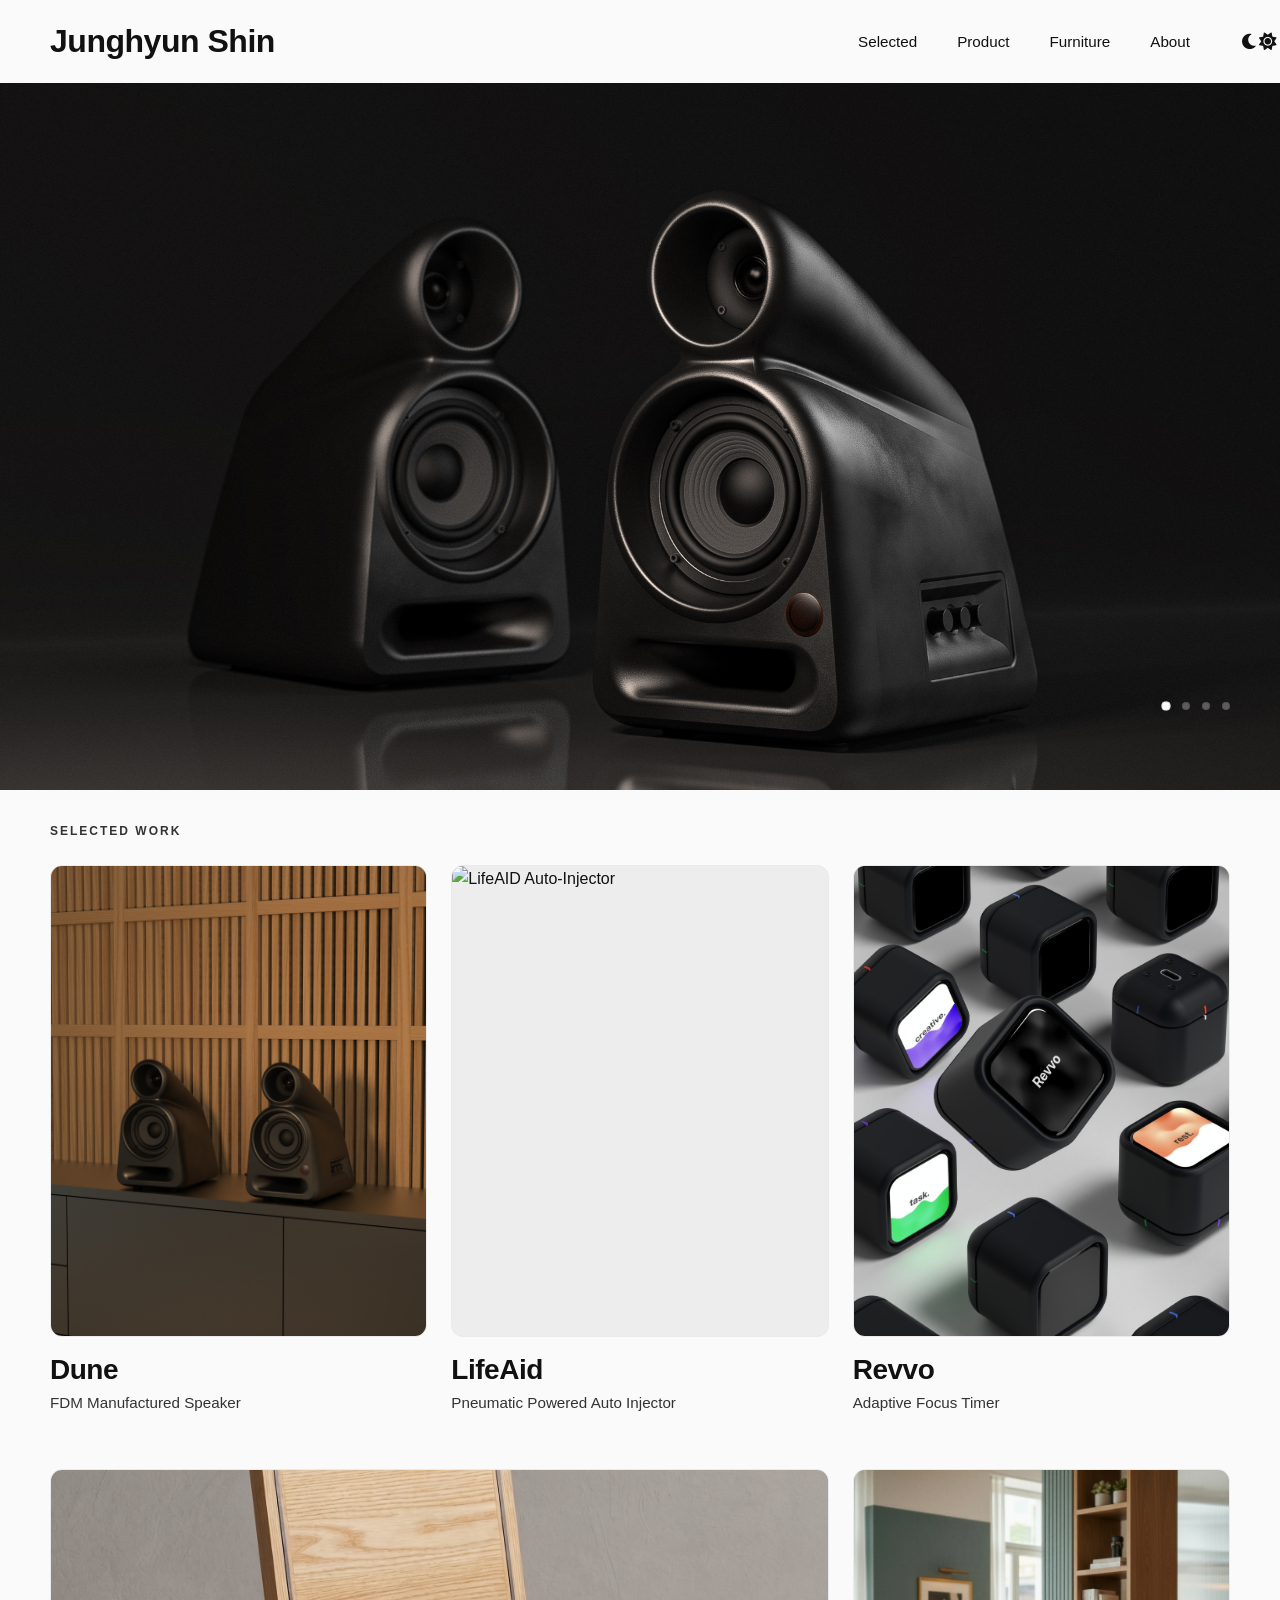
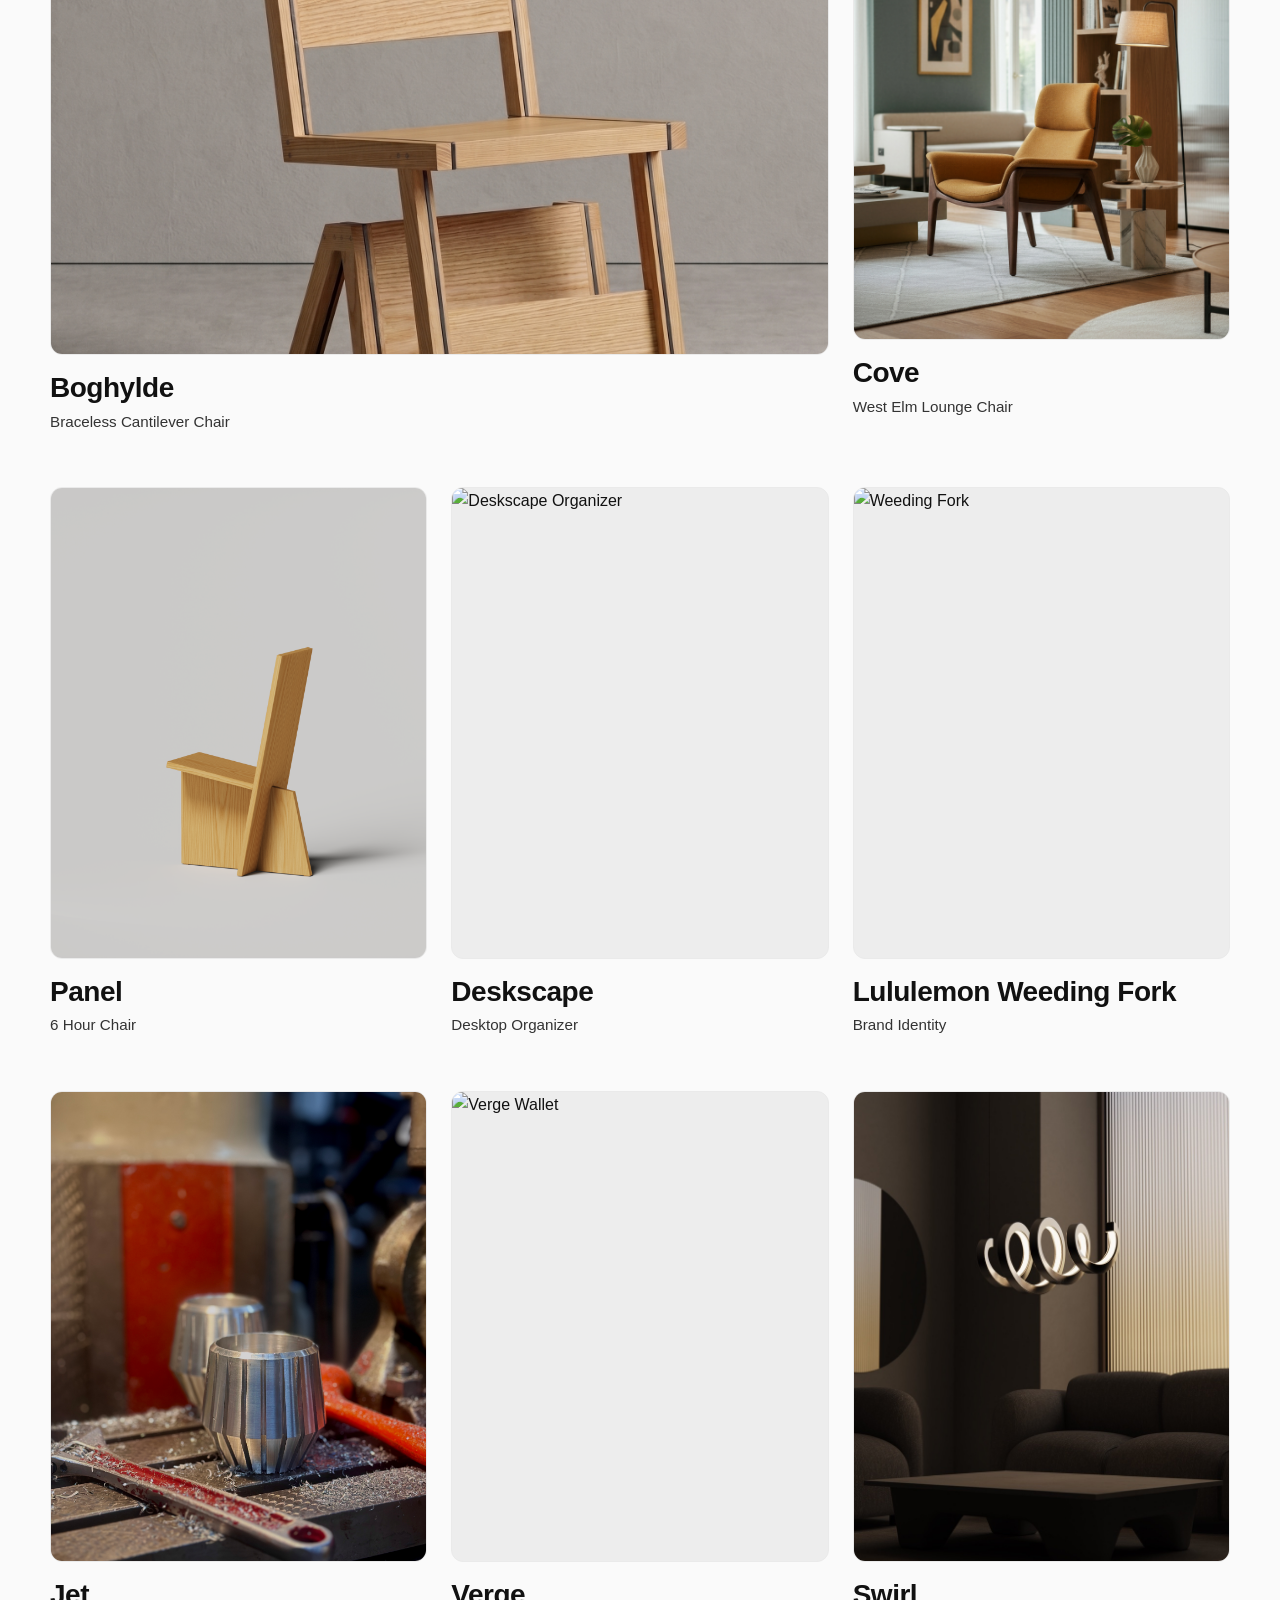
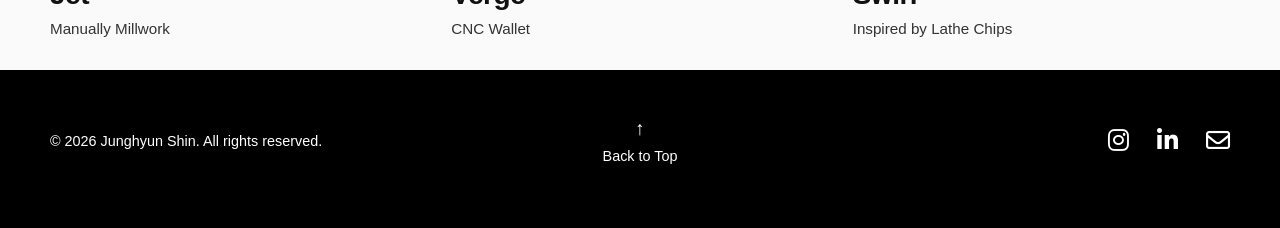
==== commit 85118561: "analytics" ====
--- a/index.html
+++ b/index.html
@@ -9,6 +9,15 @@
     <link rel="stylesheet" href="https://cdnjs.cloudflare.com/ajax/libs/font-awesome/6.0.0/css/all.min.css">
     <script src="https://unpkg.com/lenis@1.1.13/dist/lenis.min.js"></script>
     <script defer src="script.js"></script>
+    <!-- Google tag (gtag.js) -->
+    <script async src="https://www.googletagmanager.com/gtag/js?id=G-XYFVDWTGB5"></script>
+    <script>
+      window.dataLayer = window.dataLayer || [];
+      function gtag(){dataLayer.push(arguments);}
+      gtag('js', new Date());
+
+      gtag('config', 'G-XYFVDWTGB5');
+    </script>
 </head>
 <body>
 
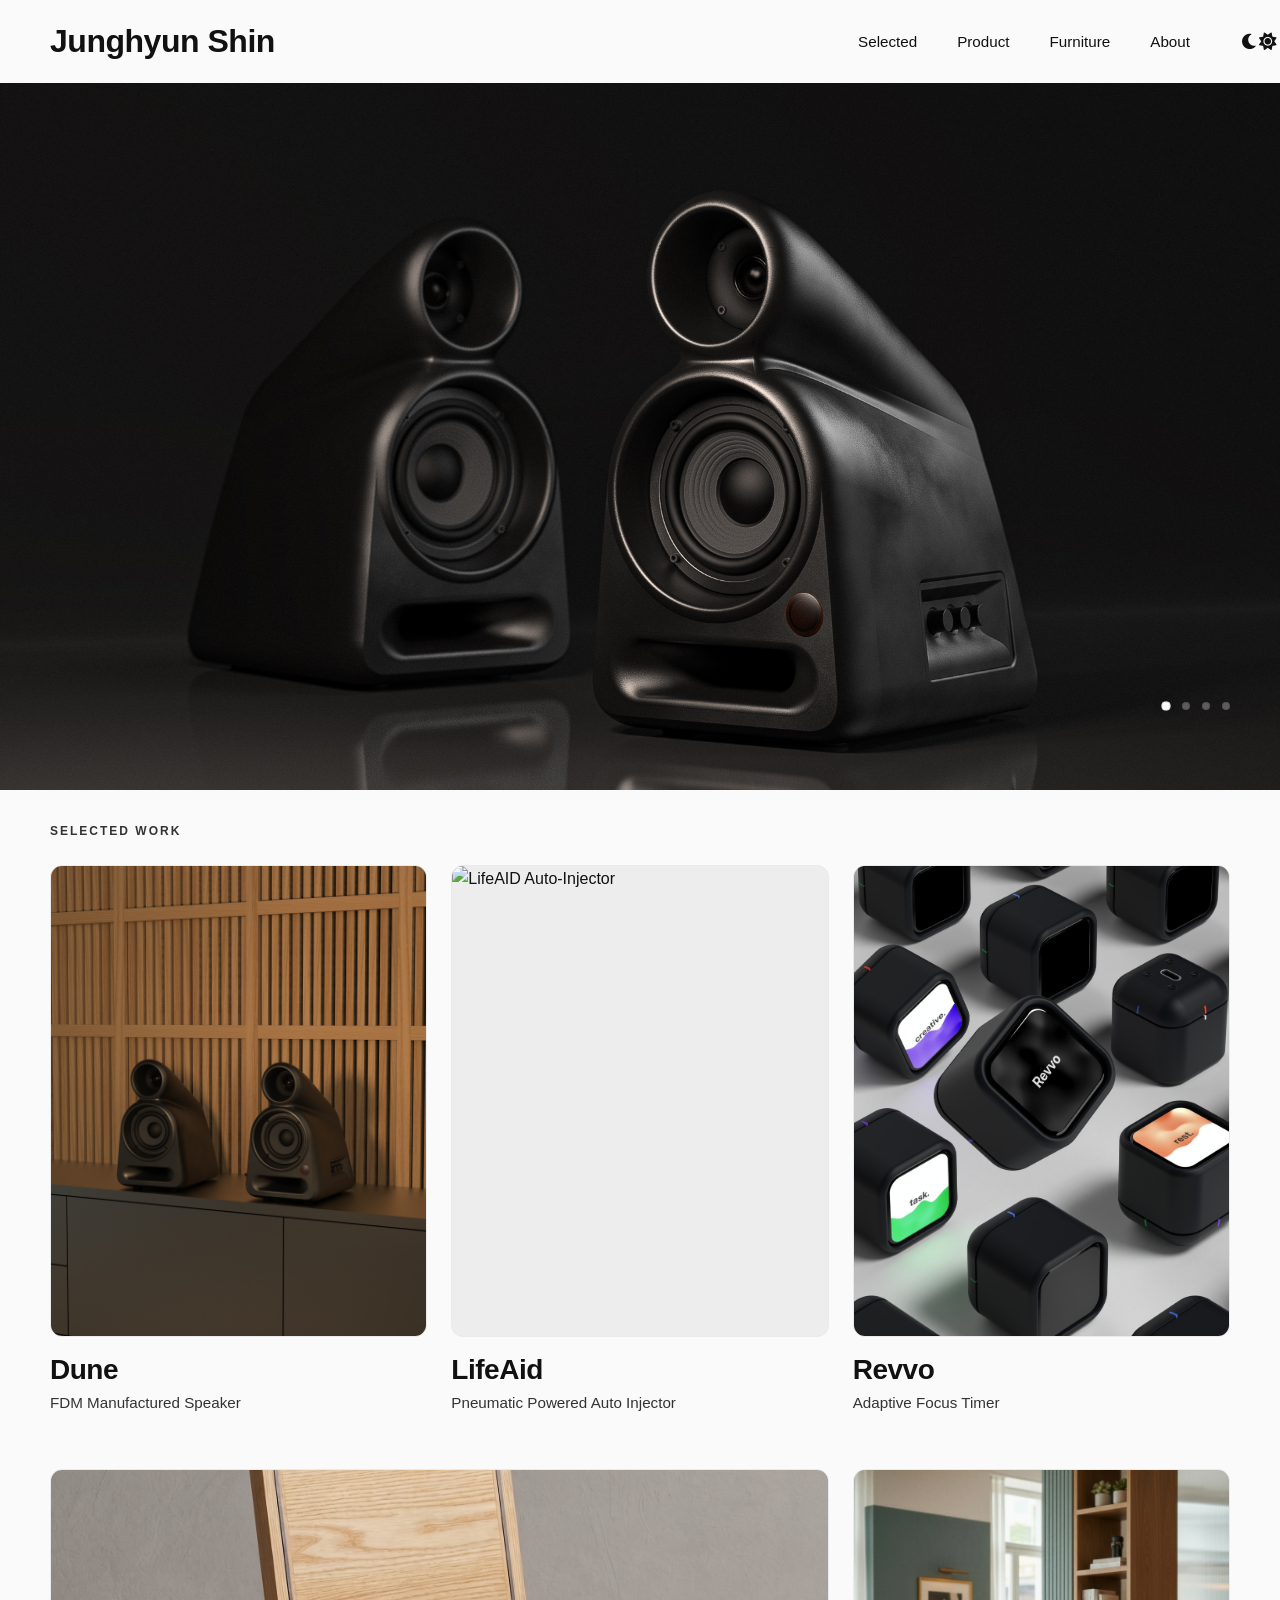
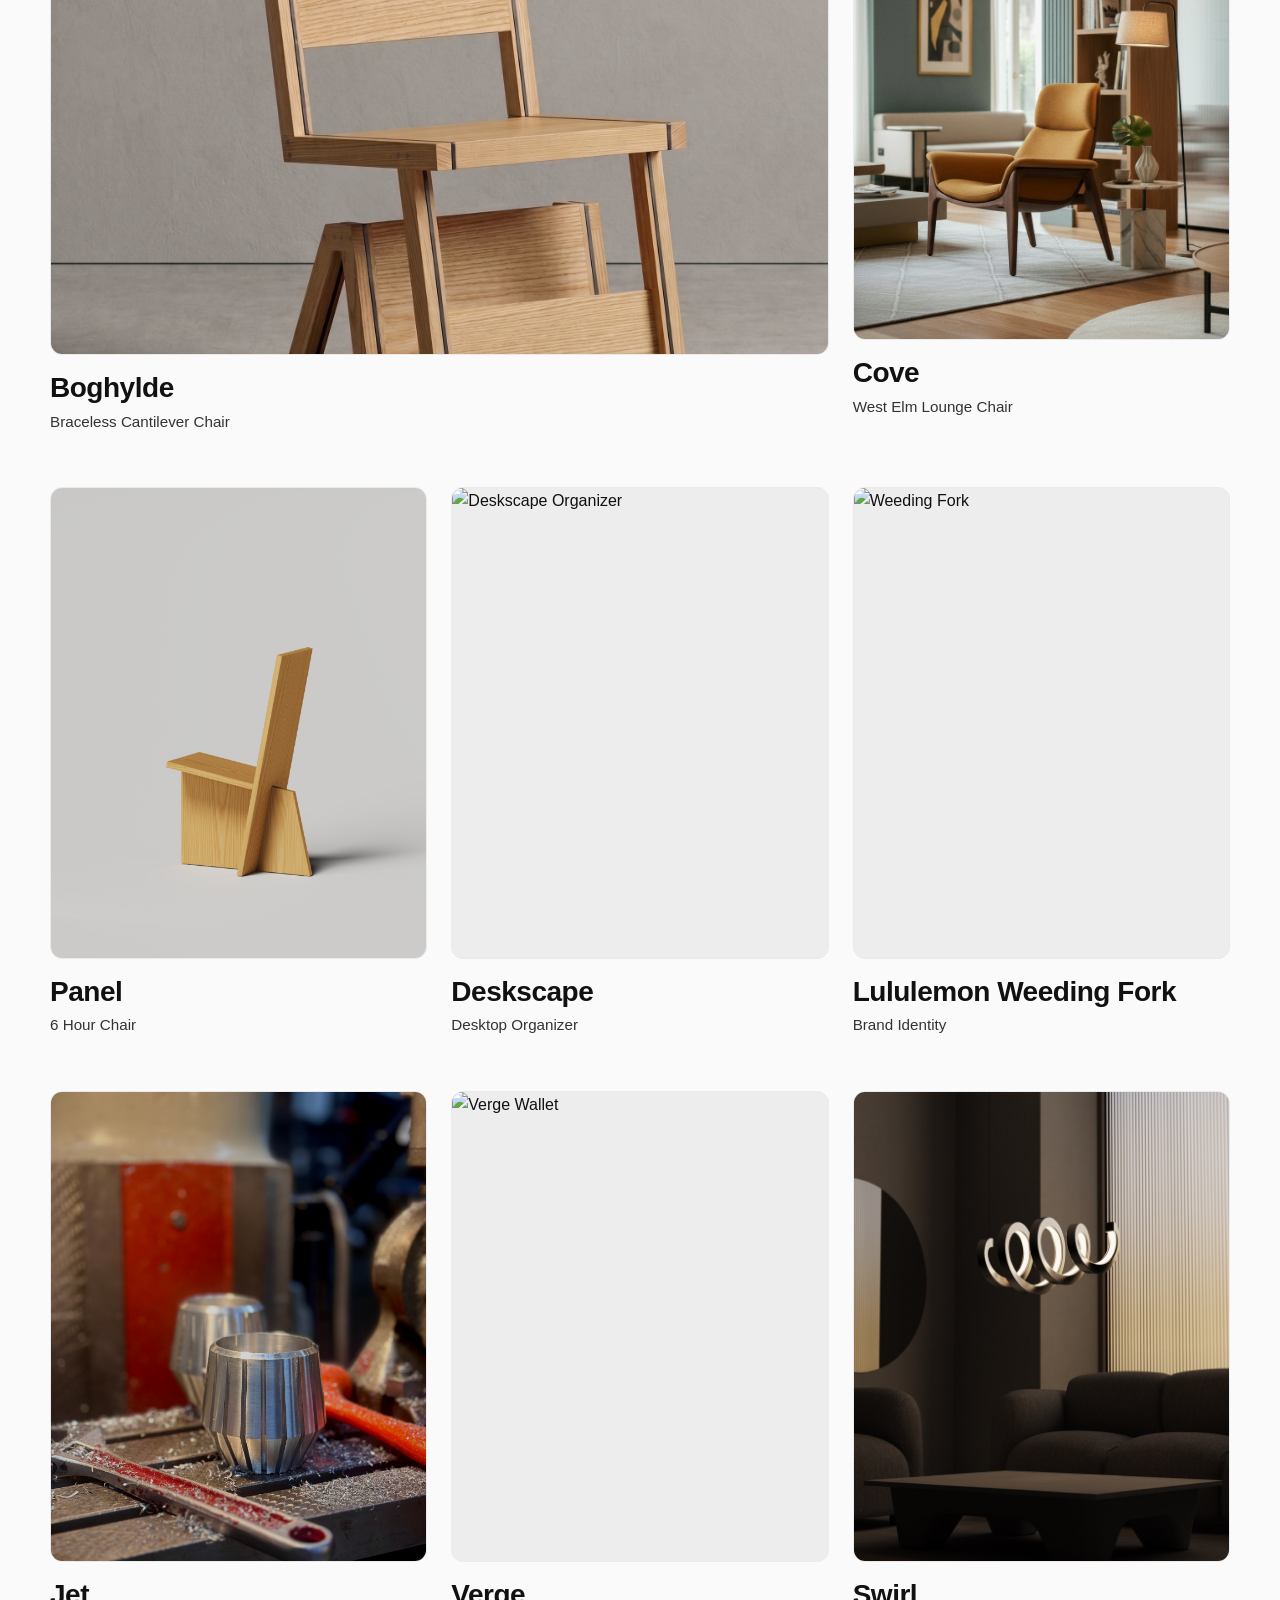
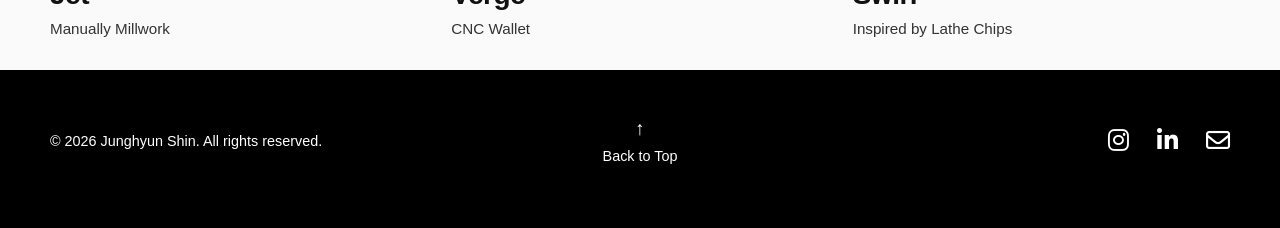
==== commit a789eaba: "update" ====
--- a/index.html
+++ b/index.html
@@ -5,6 +5,7 @@
     <meta charset="UTF-8">
     <meta name="viewport" content="width=device-width, initial-scale=1.0">
     <title>Andrea Shin | Industrial Portfolio</title>
+    <link rel="icon" type="image/png" href="/assets/favicon.png">
     <link rel="stylesheet" href="style.css">
     <link rel="stylesheet" href="https://cdnjs.cloudflare.com/ajax/libs/font-awesome/6.0.0/css/all.min.css">
     <script src="https://unpkg.com/lenis@1.1.13/dist/lenis.min.js"></script>
--- a/style.css
+++ b/style.css
@@ -877,7 +877,6 @@
     padding: 2rem 0; /* Reduced padding from 4rem */
     border-top: 1px solid var(--border-color);
     background-color: var(--bg-color);
-    min-height: 80vh;
     display: flex;
     flex-direction: column;
     justify-content: center;
@@ -948,12 +947,29 @@
     margin-bottom: 0;
 }
 
+.technical-block .narrow-container {
+    max-width: 1600px;
+    margin: 0 auto;
+    display: flex;
+    flex-direction: column;
+    align-items: flex-start;
+    gap: 3rem;
+}
+
+.technical-block .description-text,
+.technical-block .gallery-item-full,
+.technical-block .gallery-caption {
+    max-width: 1100px;
+    width: 100%;
+}
+
 .technical-block img {
-    max-height: 55vh; /* Scale visuals to fit within viewport */
-    width: auto;
-    margin: 0 auto;
+    width: 100%;
+    max-width: 1100px;
+    height: auto;
+    margin: 0;
     display: block;
-    object-fit: contain;
+    object-fit: cover;
 }
 
 /* Restored narrow-container functionality to align content */
@@ -972,13 +988,19 @@
 
 .project-hero-image {
     width: 100%;
-    height: 100vh;
-    margin-top: -70px;
-    aspect-ratio: auto;
+    height: auto;
+    aspect-ratio: 16 / 9;
+    margin-top: 0;
     overflow: hidden;
     background-color: #ededed;
 }
 
+@media (max-aspect-ratio: 16/10) {
+    .project-hero-image {
+        aspect-ratio: 16 / 10;
+    }
+}
+
 .project-hero-image img,
 .project-hero-image video {
     width: 100%;
@@ -988,7 +1010,7 @@
 
 .project-header {
     width: 100%;
-    margin: 0;
+    margin-top: -40px; /* Overlap hero image to show rounded corners */
     padding: 3rem 0 0;
     text-align: left;
     background-color: var(--bg-color);
@@ -1013,7 +1035,7 @@
 .context-block {
     max-width: 1300px;
     margin: 0 auto;
-    padding: 6rem var(--side-padding);
+    padding: 4rem var(--side-padding) 6rem; /* Reduced top padding from 6rem */
 }
 
 .context-header {
@@ -1190,27 +1212,99 @@
 .project-description {
     width: 100%;
     margin: 0;
-    padding: 1rem 0 8rem;
+    padding: 1rem 0 0; /* Removed bottom padding entirely */
     position: relative;
     background-color: var(--bg-color);
 }
 
 .description-inner {
     display: flex;
-    flex-wrap: wrap;
+    flex-direction: column;
+    gap: 3rem;
+    align-items: flex-start;
+}
+
+.description-text {
+    width: 100%;
+    max-width: 1300px;
+}
+
+/* ---------------------------------------------------------
+   PROJECT INTRO & METADATA STYLING (APPLE-STYLE)
+   --------------------------------------------------------- */
+.intro-section-dark {
+    background-color: transparent; /* Remove global dark background from description area */
+    width: 100%;
+    padding: 2rem 0 0; /* Removed bottom padding */
+    position: relative;
+    z-index: 10;
+}
+
+.intro-section-dark .project-description {
+    background-color: transparent;
+}
+
+.intro-section-dark .description-text p {
+    color: var(--text-secondary); /* Description back to default gray */
+}
+
+/* Metadata Card (Clean Horizontal List) */
+.description-details {
+    display: flex;
+    flex-direction: row;
     justify-content: space-between;
-    gap: 4rem;
-    align-items: start;
-}
-
-.description-text {
-    flex: 1 1 600px; /* Reduced from 800px to wrap earlier */
-    max-width: none;
-}
-
-.description-details {
-    flex: 0 0 auto;
-}
+    width: 100%;
+    max-width: 1600px;
+    gap: 2rem;
+    background: transparent;
+    padding: 2rem 0;
+    margin-top: 0; /* Gap killed */
+}
+
+.detail-item {
+    flex: 1;
+}
+
+.detail-item p {
+    display: flex;
+    flex-direction: column;
+    align-items: flex-start;
+    font-size: 1.15rem;
+    color: var(--text-primary);
+    line-height: 1.4;
+    gap: 0.25rem;
+}
+
+.detail-item p strong {
+    display: block;
+    width: auto;
+    font-size: 0.75rem;
+    text-transform: uppercase;
+    letter-spacing: 1px;
+    font-weight: 700;
+    color: var(--text-secondary);
+}
+
+/* Metadata Divider */
+.metadata-divider {
+    width: 100%;
+    max-width: 1600px;
+    height: 1px;
+    background-color: #E4E4E7;
+    margin: 48px auto;
+}
+
+/* Responsive Metadata Row */
+@media (max-width: 1100px) {
+    .description-details {
+        flex-direction: column;
+        padding: 2rem 0;
+        gap: 1.5rem;
+    }
+}
+
+
+
 
 
 .description-text p {
@@ -1334,33 +1428,6 @@
     color: var(--text-secondary);
     line-height: 1.6;
     margin: 0;
-}
-
-.description-details {
-    display: flex;
-    flex-direction: column;
-    gap: 0.5rem;
-    max-width: 400px; /* Prevents column from getting too wide */
-}
-
-.detail-item h3 {
-    display: none; /* Hide old labels if they exist */
-}
-
-.detail-item p {
-    display: flex;
-    align-items: baseline;
-    font-size: 1.15rem;
-    color: var(--text-secondary);
-    line-height: 1.6;
-}
-
-.detail-item p strong {
-    display: inline-block;
-    width: 140px;          /* Fixed width for labels to create uniform column alignment */
-    font-weight: 500;
-    color: var(--text-primary);
-    flex-shrink: 0;        /* Prevents the label itself from shrinking */
 }
 
 .project-gallery {
@@ -1700,8 +1767,8 @@
        PROJECT PAGE: LAYOUT & GALLERIES
        --------------------------------------------------------- */
     .project-header {
-        padding-top: 1.5rem;         /* Space between Hero Image and Title */
-        margin-top: 0;
+        padding-top: 1.5rem;
+        margin-top: -30px; /* Overlap on mobile */
         border-radius: 30px 30px 0 0;
     }
 
@@ -1731,9 +1798,14 @@
         padding-right: var(--side-padding) !important;
     }
     .project-hero-image {
-        height: 100vh;
-        margin-top: -70px;
-        aspect-ratio: auto;
+        height: auto;
+        aspect-ratio: 16 / 9;
+        margin-top: 0;
+    }
+    @media (max-aspect-ratio: 16/10) {
+        .project-hero-image {
+            aspect-ratio: 16 / 10;
+        }
     }
     .project-description {
         padding-bottom: 3rem;      /* Use padding instead of margin */
@@ -1754,14 +1826,14 @@
     width: 100%;
     background-color: var(--bg-color);
     padding: 2rem var(--side-padding);
-    text-align: center;
+    text-align: left;
     position: relative;
     z-index: 10;
 }
 
 .objective-inner {
-    max-width: 800px;
-    margin: 0 auto;
+    max-width: 1300px; /* Matched to context-block width */
+    margin: 0 auto;    /* Centers the block, but internal text is left-aligned */
 }
 
 .objective-section h2 {
